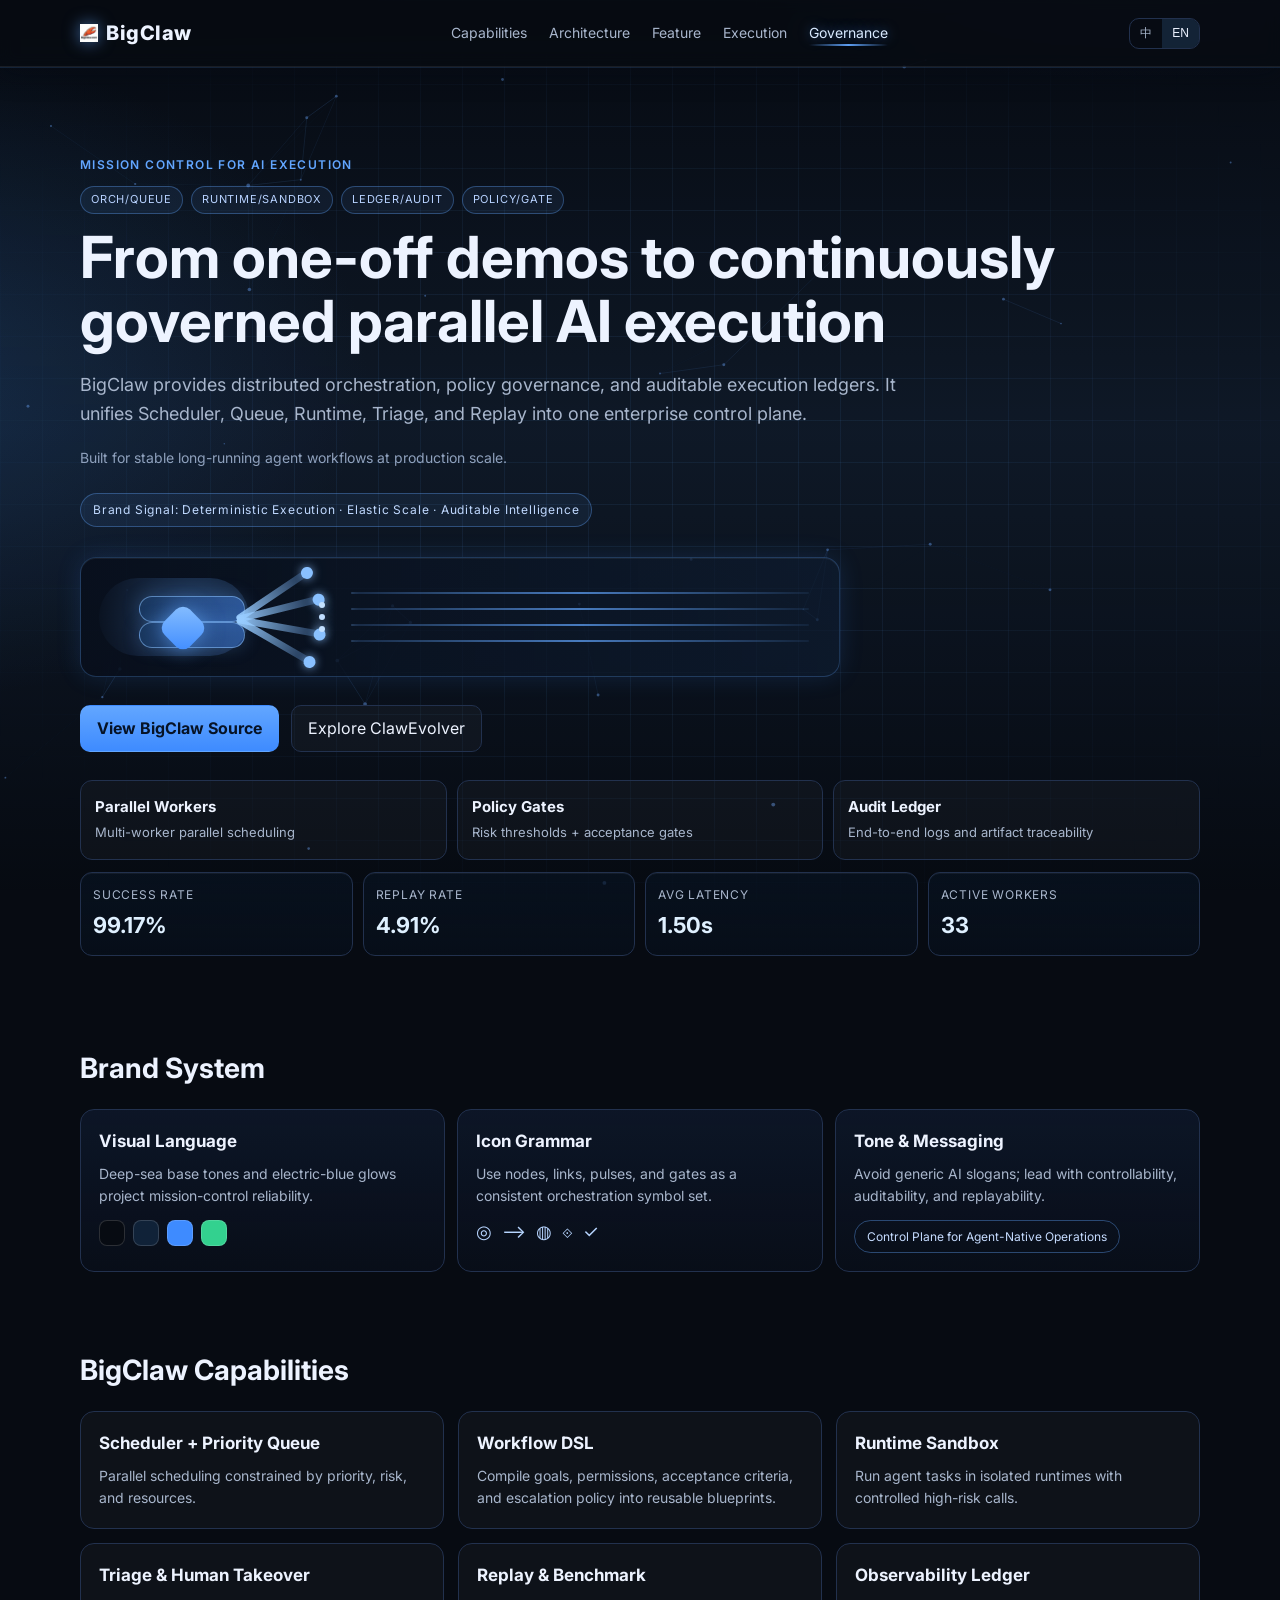
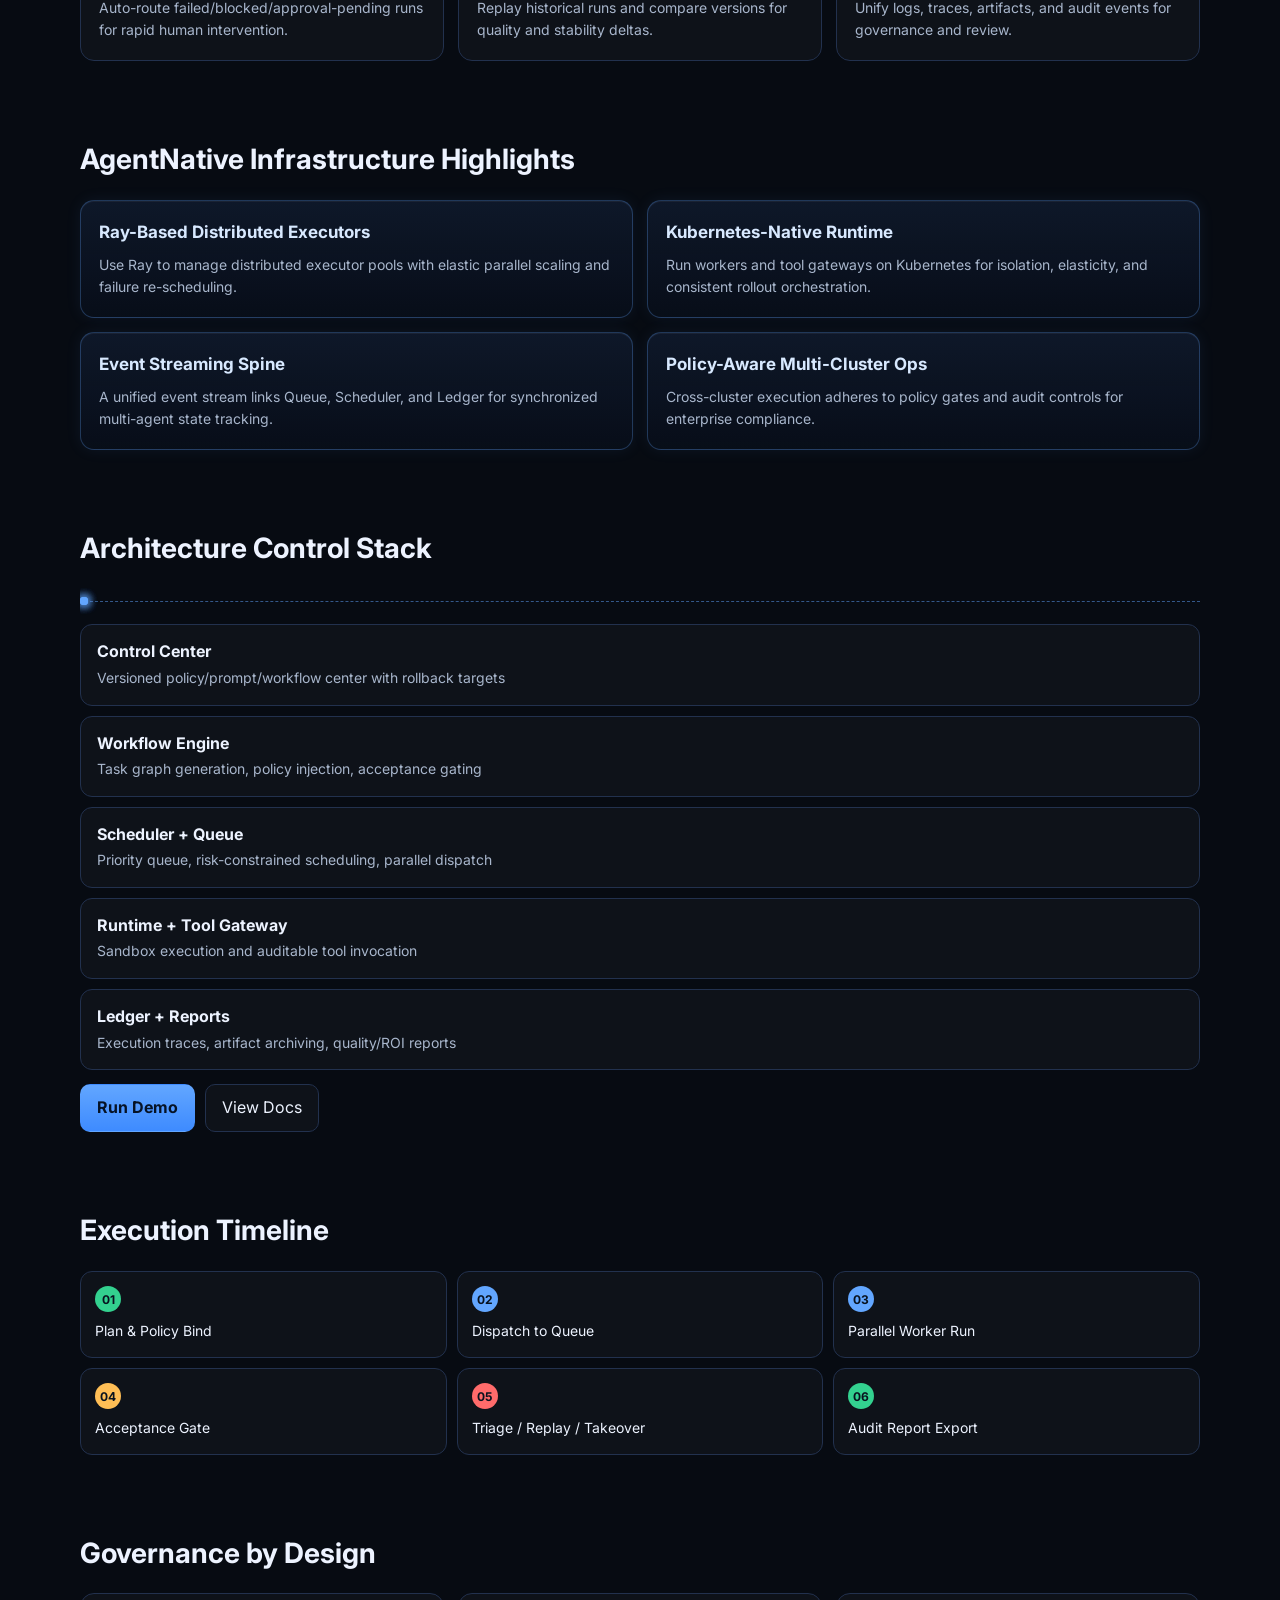
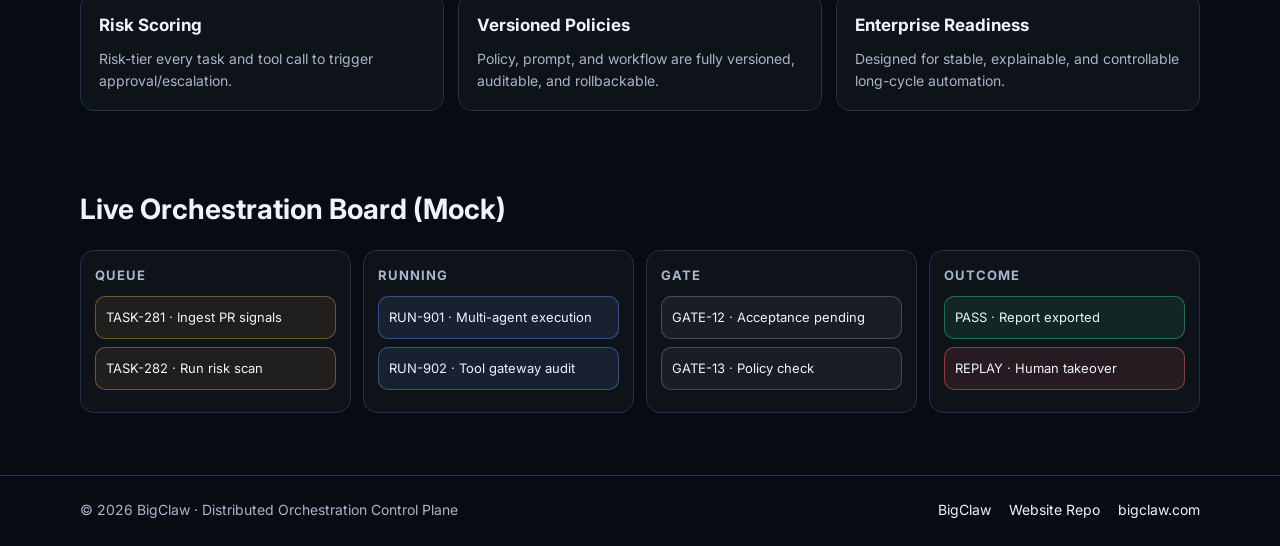
==== index.html @ 01ef9185 "refactor: align hero claw animation with BigClaw brand language" ====
<!doctype html>
<html lang="en">
  <head>
    <meta charset="UTF-8" />
    <meta name="viewport" content="width=device-width, initial-scale=1.0" />
    <title>BigClaw — Distributed Parallel Orchestration Control Plane</title>
    <meta
      name="description"
      content="BigClaw：面向企业级 AI 执行的分布式并行可编排控制平面，强调可观测、可审计、可回放与可治理。"
    />
    <link rel="preconnect" href="https://fonts.googleapis.com" />
    <link rel="preconnect" href="https://fonts.gstatic.com" crossorigin />
    <link
      href="https://fonts.googleapis.com/css2?family=Inter:wght@400;500;600;700;800&display=swap"
      rel="stylesheet"
    />
    <link rel="icon" type="image/x-icon" href="/favicon.ico" />
    <link rel="icon" type="image/jpeg" href="/assets/logo.jpg" />
    <link rel="stylesheet" href="styles.css" />
  </head>
  <body>
    <canvas id="network-canvas" aria-hidden="true"></canvas>
    <div class="bg-grid" aria-hidden="true"></div>
    <div class="bg-scan" aria-hidden="true"></div>

    <header class="topbar">
      <div class="container topbar-inner">
        <div class="brand"><img class="brand-logo" src="/assets/logo.jpg" alt="BigClaw logo" /><span>BigClaw</span></div>
        <nav>
          <a href="#capabilities" data-i18n="navCapabilities">Capabilities</a>
          <a href="#architecture" data-i18n="navArchitecture">Architecture</a>
          <a href="#feature" data-i18n="navFeature">Feature</a>
          <a href="#execution" data-i18n="navExecution">Execution</a>
          <a href="#governance" data-i18n="navGovernance">Governance</a>
        </nav>
        <div class="lang-switch" role="group" aria-label="Language switch">
          <button class="lang-btn" data-lang="zh">中</button>
          <button class="lang-btn active" data-lang="en">EN</button>
        </div>
      </div>
    </header>

    <main>
      <section class="hero container">
        <p class="tag" data-i18n="tag">Mission Control for AI Execution</p>
        <div class="signal-row" aria-hidden="true">
          <span data-i18n="sig1">ORCH/QUEUE</span><span data-i18n="sig2">RUNTIME/SANDBOX</span><span data-i18n="sig3">LEDGER/AUDIT</span><span data-i18n="sig4">POLICY/GATE</span>
        </div>
        <h1 data-i18n="heroTitle">让 AI 执行从“会跑一次”变成“长期可控并行运行”</h1>
        <p class="subtitle" data-i18n="heroSubtitle">
          BigClaw 提供分布式任务编排、策略治理与可审计执行账本。将 Scheduler、Queue、Runtime、Triage、Replay 连接成统一控制平面，支撑企业级 Agent 工作流持续稳定交付。
        </p>
        <p class="subtitle en" data-i18n="heroSubEn">
          BigClaw is a distributed orchestration control plane for reliable, auditable, parallel AI execution.
        </p>
        <p class="brand-slogan" data-i18n="brandSlogan">Brand Signal: Deterministic Execution · Elastic Scale · Auditable Intelligence</p>

        <div class="claw-scene" aria-hidden="true">
          <div class="claw-brand-glow"></div>
          <div class="claw-shell upper"></div>
          <div class="claw-shell lower"></div>
          <div class="claw-joint"></div>
          <div class="claw-finger f1"></div>
          <div class="claw-finger f2"></div>
          <div class="claw-finger f3"></div>
          <div class="claw-finger f4"></div>
          <div class="claw-pulse p1"></div>
          <div class="claw-pulse p2"></div>
          <div class="claw-pulse p3"></div>
          <div class="parallel-lanes">
            <span></span><span></span><span></span><span></span>
          </div>
        </div>

        <div class="hero-actions">
          <a class="btn primary" href="https://github.com/OpenAGIs/BigClaw" target="_blank" rel="noreferrer" data-i18n="btnSource">查看 BigClaw 源码</a>
          <a class="btn" href="https://github.com/OpenAGIs/ClawEvolver" target="_blank" rel="noreferrer" data-i18n="btnRef">了解 ClawEvolver</a>
        </div>

        <div class="hero-metrics">
          <div>
            <strong data-i18n="metricWorkers">Parallel Workers</strong>
            <span data-i18n="metricWorkersDesc">多执行器并行调度</span>
          </div>
          <div>
            <strong data-i18n="metricPolicy">Policy Gates</strong>
            <span data-i18n="metricPolicyDesc">风险阈值 + 验收门禁</span>
          </div>
          <div>
            <strong data-i18n="metricLedger">Audit Ledger</strong>
            <span data-i18n="metricLedgerDesc">全链路日志与工件追溯</span>
          </div>
        </div>

        <div class="kpi-strip" aria-label="system metrics">
          <div class="kpi"><span data-i18n="kpi1">Success Rate</span><strong id="kpi-success">99.2%</strong></div>
          <div class="kpi"><span data-i18n="kpi2">Replay Rate</span><strong id="kpi-replay">4.8%</strong></div>
          <div class="kpi"><span data-i18n="kpi3">Avg Latency</span><strong id="kpi-latency">1.42s</strong></div>
          <div class="kpi"><span data-i18n="kpi4">Active Workers</span><strong id="kpi-workers">32</strong></div>
        </div>
      </section>

      <section id="brand" class="container section brand-section">
        <h2 data-i18n="brandTitle">Brand System</h2>
        <div class="brand-grid">
          <article class="card brand-card">
            <h3 data-i18n="brandVh">Visual Language</h3>
            <p data-i18n="brandVp">深海底色 + 电光蓝发光边，强调 Mission-Control 级可靠执行。</p>
            <div class="swatches">
              <span class="sw c1"></span><span class="sw c2"></span><span class="sw c3"></span><span class="sw c4"></span>
            </div>
          </article>
          <article class="card brand-card">
            <h3 data-i18n="brandIh">Icon Grammar</h3>
            <p data-i18n="brandIp">统一使用“节点、连线、脉冲、门禁”符号，构建可编排的品牌识别。</p>
            <div class="icon-rail" aria-hidden="true"><span>◎</span><span>⟶</span><span>◍</span><span>⟐</span><span>✓</span></div>
          </article>
          <article class="card brand-card">
            <h3 data-i18n="brandTh">Tone & Messaging</h3>
            <p data-i18n="brandTp">避免空泛 AI 口号，以“可控、可审计、可回放”作为核心叙事骨架。</p>
            <div class="tone-pill" data-i18n="brandPill">Control Plane for Agent-Native Operations</div>
          </article>
        </div>
      </section>

      <section id="capabilities" class="container section">
        <h2 data-i18n="capTitle">BigClaw 特征能力</h2>
        <div class="grid six">
          <article class="card">
            <h3 data-i18n="cap1h">Scheduler + Priority Queue</h3>
            <p data-i18n="cap1p">按优先级、风险与资源约束进行并行调度，避免任务拥塞与盲目重试。</p>
          </article>
          <article class="card">
            <h3 data-i18n="cap2h">Workflow DSL</h3>
            <p data-i18n="cap2p">将任务目标、工具权限、验收标准、升级策略编译成可复用执行蓝图。</p>
          </article>
          <article class="card">
            <h3 data-i18n="cap3h">Runtime Sandbox</h3>
            <p data-i18n="cap3p">在隔离执行环境运行 Agent 任务，限制危险调用并保留完整执行上下文。</p>
          </article>
          <article class="card">
            <h3 data-i18n="cap4h">Triage & Human Takeover</h3>
            <p data-i18n="cap4p">对失败、阻塞、待审批任务自动分流，必要时快速切换人工接管。</p>
          </article>
          <article class="card">
            <h3 data-i18n="cap5h">Replay & Benchmark</h3>
            <p data-i18n="cap5p">回放历史执行并对比策略版本，量化性能、质量与稳定性变化。</p>
          </article>
          <article class="card">
            <h3 data-i18n="cap6h">Observability Ledger</h3>
            <p data-i18n="cap6p">统一记录 logs / traces / artifacts / audit events，支持审计与复盘报告。</p>
          </article>
        </div>
      </section>

      <section id="feature" class="container section feature-zone">
        <h2 data-i18n="anTitle">AgentNative Infrastructure Highlights</h2>
        <div class="grid">
          <article class="card">
            <h3 data-i18n="an1h">Ray-Based Distributed Executors</h3>
            <p data-i18n="an1p">使用 Ray 管理分布式执行器池，支持任务并行扩缩容与故障重调度。</p>
          </article>
          <article class="card">
            <h3 data-i18n="an2h">Kubernetes-Native Runtime</h3>
            <p data-i18n="an2p">在 Kubernetes 上运行 Worker 与工具网关，实现隔离、弹性与发布编排一致性。</p>
          </article>
          <article class="card">
            <h3 data-i18n="an3h">Event Streaming Spine</h3>
            <p data-i18n="an3p">统一事件流连接 Queue、Scheduler、Ledger，保证多 Agent 状态同步与可追踪。</p>
          </article>
          <article class="card">
            <h3 data-i18n="an4h">Policy-Aware Multi-Cluster Ops</h3>
            <p data-i18n="an4p">跨集群执行遵循策略门禁与审计规则，支持企业级合规运行。</p>
          </article>
        </div>
      </section>

      <section id="architecture" class="container section architecture">
        <h2 data-i18n="archTitle">Architecture Control Stack</h2>
        <div class="flowline" aria-hidden="true"><span></span><span></span><span></span><span></span></div>
        <div class="stack">
          <div><strong data-i18n="s1h">Control Center</strong><span data-i18n="s1p">Policy / Prompt / Workflow 版本中心与回滚目标</span></div>
          <div><strong data-i18n="s2h">Workflow Engine</strong><span data-i18n="s2p">任务图生成、策略注入、验收门禁判定</span></div>
          <div><strong data-i18n="s3h">Scheduler + Queue</strong><span data-i18n="s3p">优先级队列、风险约束调度、并行分发</span></div>
          <div><strong data-i18n="s4h">Runtime + Tool Gateway</strong><span data-i18n="s4p">Worker 沙箱执行与工具调用审计</span></div>
          <div><strong data-i18n="s5h">Ledger + Reports</strong><span data-i18n="s5p">执行轨迹、工件归档、质量/ROI 报告输出</span></div>
        </div>
        <div class="architecture-cta">
          <a class="btn primary" href="demo.html" data-i18n="btnDemo">Run Demo</a>
          <a class="btn" href="docs.html" data-i18n="btnDocs">View Docs</a>
        </div>
      </section>

      <section id="execution" class="container section execution">
        <h2 data-i18n="exeTitle">Execution Timeline</h2>
        <div class="timeline">
          <div class="node done"><span>01</span><p data-i18n="e1">Plan & Policy Bind</p></div>
          <div class="node running"><span>02</span><p data-i18n="e2">Dispatch to Queue</p></div>
          <div class="node running"><span>03</span><p data-i18n="e3">Parallel Worker Run</p></div>
          <div class="node pending"><span>04</span><p data-i18n="e4">Acceptance Gate</p></div>
          <div class="node alert"><span>05</span><p data-i18n="e5">Triage / Replay / Takeover</p></div>
          <div class="node done"><span>06</span><p data-i18n="e6">Audit Report Export</p></div>
        </div>
      </section>

      <section id="governance" class="container section">
        <h2 data-i18n="govTitle">Governance by Design</h2>
        <div class="governance">
          <article><h3 data-i18n="g1h">Risk Scoring</h3><p data-i18n="g1p">对任务与工具调用进行风险分层，触发审批和升级路径。</p></article>
          <article><h3 data-i18n="g2h">Versioned Policies</h3><p data-i18n="g2p">策略、Prompt、Workflow 全量版本化，可审计、可回滚、可对比。</p></article>
          <article><h3 data-i18n="g3h">Enterprise Readiness</h3><p data-i18n="g3p">以稳定性、可解释性、可控性为核心，支持长期周期性自动执行。</p></article>
        </div>
      </section>

      <section class="container section board">
        <h2 data-i18n="boardTitle">Live Orchestration Board (Mock)</h2>
        <div class="board-grid">
          <div class="lane"><h4 data-i18n="laneQueue">Queue</h4><div class="ticket waiting" data-i18n="t1">TASK-281 · Ingest PR signals</div><div class="ticket waiting" data-i18n="t2">TASK-282 · Run risk scan</div></div>
          <div class="lane"><h4 data-i18n="laneRunning">Running</h4><div class="ticket running" data-i18n="t3">RUN-901 · Multi-agent execution</div><div class="ticket running" data-i18n="t4">RUN-902 · Tool gateway audit</div></div>
          <div class="lane"><h4 data-i18n="laneGate">Gate</h4><div class="ticket gate" data-i18n="t5">GATE-12 · Acceptance pending</div><div class="ticket gate" data-i18n="t6">GATE-13 · Policy check</div></div>
          <div class="lane"><h4 data-i18n="laneOutcome">Outcome</h4><div class="ticket done" data-i18n="t7">PASS · Report exported</div><div class="ticket alert" data-i18n="t8">REPLAY · Human takeover</div></div>
        </div>
      </section>
    </main>

    <footer class="footer">
      <div class="container footer-inner">
        <p data-i18n="footer">© 2026 BigClaw · Distributed Orchestration Control Plane</p>
        <div class="links">
          <a href="https://github.com/OpenAGIs/BigClaw" target="_blank" rel="noreferrer">BigClaw</a>
          <a href="https://github.com/OpenAGIs/bigclaw-website" target="_blank" rel="noreferrer">Website Repo</a>
          <a href="https://bigclaw.com" target="_blank" rel="noreferrer">bigclaw.com</a>
        </div>
      </div>
    </footer>

    <script>
      (() => {
        const canvas = document.getElementById('network-canvas');
        const ctx = canvas.getContext('2d', { alpha: true });
        const reduced = window.matchMedia('(prefers-reduced-motion: reduce)').matches;
        if (!ctx || reduced) return;

        let w = 0, h = 0, dpr = 1;
        let nodes = [];
        let mouse = { x: -9999, y: -9999 };
        window.__bcVisualBoost = 1;
        const speed = 0.18;

        const makeNodes = () => {
          const count = Math.max(26, Math.min(72, Math.floor((w * h) / 28000)));
          nodes = Array.from({ length: count }, () => ({
            x: Math.random() * w,
            y: Math.random() * h,
            vx: (Math.random() - 0.5) * speed,
            vy: (Math.random() - 0.5) * speed,
            r: Math.random() * 1.4 + 0.6
          }));
        };

        const resize = () => {
          dpr = Math.min(window.devicePixelRatio || 1, 1.5);
          w = window.innerWidth;
          h = window.innerHeight;
          canvas.width = Math.floor(w * dpr);
          canvas.height = Math.floor(h * dpr);
          canvas.style.width = `${w}px`;
          canvas.style.height = `${h}px`;
          ctx.setTransform(dpr, 0, 0, dpr, 0, 0);
          makeNodes();
        };

        const step = () => {
          ctx.clearRect(0, 0, w, h);
          for (const n of nodes) {
            const mx = mouse.x - n.x;
            const my = mouse.y - n.y;
            const md = Math.hypot(mx, my);
            if (md < 140) {
              n.vx += (mx / (md + 0.1)) * 0.002;
              n.vy += (my / (md + 0.1)) * 0.002;
            }
            n.vx *= 0.995;
            n.vy *= 0.995;
            n.x += n.vx;
            n.y += n.vy;
            if (n.x < 0 || n.x > w) n.vx *= -1;
            if (n.y < 0 || n.y > h) n.vy *= -1;

            ctx.beginPath();
            ctx.arc(n.x, n.y, n.r, 0, Math.PI * 2);
            const visualBoost = window.__bcVisualBoost || 1;
            ctx.fillStyle = `rgba(110, 170, 255, ${Math.min(0.88, 0.48 + visualBoost * 0.22)})`;
            ctx.fill();
          }

          for (let i = 0; i < nodes.length; i++) {
            for (let j = i + 1; j < nodes.length; j++) {
              const a = nodes[i], b = nodes[j];
              const dist = Math.hypot(a.x - b.x, a.y - b.y);
              const visualBoost = window.__bcVisualBoost || 1;
              const max = 110 + visualBoost * 38;
              if (dist < max) {
                const alpha = (1 - dist / max) * (0.15 + visualBoost * 0.16);
                ctx.strokeStyle = `rgba(98,166,255,${alpha})`;
                ctx.lineWidth = 1;
                ctx.beginPath();
                ctx.moveTo(a.x, a.y);
                ctx.lineTo(b.x, b.y);
                ctx.stroke();
              }
            }
          }
          requestAnimationFrame(step);
        };

        window.addEventListener('pointermove', (e) => { mouse.x = e.clientX; mouse.y = e.clientY; }, { passive: true });
        window.addEventListener('pointerleave', () => { mouse.x = -9999; mouse.y = -9999; }, { passive: true });
        window.addEventListener('resize', resize, { passive: true });
        resize();
        requestAnimationFrame(step);
      })();

      const i18n = {
        zh: {
          navCapabilities: '能力', navArchitecture: '架构', navFeature: '特性', navExecution: '执行', navGovernance: '治理',
          tag: 'Mission Control for AI Execution',
          sig1: '编排/队列', sig2: '运行时/沙箱', sig3: '账本/审计', sig4: '策略/门禁',
          kpi1: '成功率', kpi2: '回放率', kpi3: '平均延迟', kpi4: '活跃执行器',
          heroTitle: '让 AI 执行从“会跑一次”变成“长期可控并行运行”',
          heroSubtitle: 'BigClaw 提供分布式任务编排、策略治理与可审计执行账本。将 Scheduler、Queue、Runtime、Triage、Replay 连接成统一控制平面，支撑企业级 Agent 工作流持续稳定交付。',
          heroSubEn: 'BigClaw 是面向企业级并行执行的可编排控制平面。',
          brandSlogan: '品牌信号：确定性执行 · 弹性扩展 · 可审计智能',
          btnSource: '查看 BigClaw 源码', btnRef: '了解 ClawEvolver',
          brandTitle: '品牌体系',
          brandVh: '视觉语言', brandVp: '深海底色 + 电光蓝发光边，强调 Mission-Control 级可靠执行。',
          brandIh: '图标语法', brandIp: '统一使用“节点、连线、脉冲、门禁”符号，构建可编排的品牌识别。',
          brandTh: '语气与叙事', brandTp: '避免空泛 AI 口号，以“可控、可审计、可回放”作为核心叙事骨架。', brandPill: '面向 Agent-Native 运营的控制平面',
          metricWorkers: '并行执行器', metricWorkersDesc: '多执行器并行调度',
          metricPolicy: '策略门禁', metricPolicyDesc: '风险阈值 + 验收门禁',
          metricLedger: '审计账本', metricLedgerDesc: '全链路日志与工件追溯',
          capTitle: 'BigClaw 特征能力',
          cap1h: '调度器 + 优先级队列', cap1p: '按优先级、风险与资源约束并行调度，避免任务拥塞与盲目重试。',
          cap2h: '工作流 DSL', cap2p: '将目标、工具权限、验收标准、升级策略编译成可复用蓝图。',
          cap3h: '运行时沙箱', cap3p: '隔离执行 Agent 任务，限制高风险调用并保留完整上下文。',
          cap4h: '分诊与人工接管', cap4p: '对失败、阻塞、待审批任务自动分流，必要时快速人工接管。',
          cap5h: '回放与评测', cap5p: '回放历史执行并对比版本，量化性能、质量与稳定性变化。',
          cap6h: '可观测账本', cap6p: '统一记录 logs / traces / artifacts / audit events，支持审计复盘。',
          anTitle: 'AgentNative 基础设施亮点',
          an1h: '基于 Ray 的分布式执行器', an1p: '使用 Ray 管理分布式执行器池，支持任务并行扩缩容与故障重调度。',
          an2h: 'Kubernetes 原生运行时', an2p: '在 Kubernetes 上运行 Worker 与工具网关，实现隔离、弹性与一致发布。',
          an3h: '事件流主干', an3p: '统一事件流连接 Queue、Scheduler、Ledger，保证多 Agent 状态同步与可追踪。',
          an4h: '策略感知的多集群运维', an4p: '跨集群执行遵循策略门禁与审计规则，支持企业级合规运行。',
          archTitle: '架构控制栈',
          s1h: '控制中心', s1p: 'Policy / Prompt / Workflow 版本中心与回滚目标',
          s2h: '工作流引擎', s2p: '任务图生成、策略注入、验收门禁判定',
          s3h: '调度器 + 队列', s3p: '优先级队列、风险约束调度、并行分发',
          s4h: '运行时 + 工具网关', s4p: 'Worker 沙箱执行与工具调用审计',
          s5h: '账本 + 报告', s5p: '执行轨迹、工件归档、质量/ROI 报告输出',
          btnDemo: '运行演示', btnDocs: '查看文档',
          exeTitle: '执行时间线',
          e1: '计划与策略绑定', e2: '分发到队列', e3: '并行执行', e4: '验收门禁', e5: '分诊 / 回放 / 接管', e6: '导出审计报告',
          govTitle: '内建治理', g1h: '风险评分', g1p: '对任务与工具调用进行风险分层，触发审批和升级路径。',
          g2h: '策略版本化', g2p: '策略、Prompt、Workflow 全量版本化，可审计、可回滚、可对比。',
          g3h: '企业可用性', g3p: '以稳定性、可解释性、可控性为核心，支持长期周期性自动执行。',
          boardTitle: '实时编排看板（示意）', laneQueue: '队列', laneRunning: '运行中', laneGate: '门禁', laneOutcome: '结果',
          t1: 'TASK-281 · 摄取 PR 信号', t2: 'TASK-282 · 运行风险扫描', t3: 'RUN-901 · 多 Agent 并行执行', t4: 'RUN-902 · 工具网关审计', t5: 'GATE-12 · 等待验收', t6: 'GATE-13 · 策略检查', t7: 'PASS · 报告已导出', t8: 'REPLAY · 人工接管',
          footer: '© 2026 BigClaw · 分布式编排控制平面'
        },
        en: {
          navCapabilities: 'Capabilities', navArchitecture: 'Architecture', navFeature: 'Feature', navExecution: 'Execution', navGovernance: 'Governance',
          tag: 'Mission Control for AI Execution',
          sig1: 'ORCH/QUEUE', sig2: 'RUNTIME/SANDBOX', sig3: 'LEDGER/AUDIT', sig4: 'POLICY/GATE',
          kpi1: 'Success Rate', kpi2: 'Replay Rate', kpi3: 'Avg Latency', kpi4: 'Active Workers',
          heroTitle: 'From one-off demos to continuously governed parallel AI execution',
          heroSubtitle: 'BigClaw provides distributed orchestration, policy governance, and auditable execution ledgers. It unifies Scheduler, Queue, Runtime, Triage, and Replay into one enterprise control plane.',
          heroSubEn: 'Built for stable long-running agent workflows at production scale.',
          brandSlogan: 'Brand Signal: Deterministic Execution · Elastic Scale · Auditable Intelligence',
          btnSource: 'View BigClaw Source', btnRef: 'Explore ClawEvolver',
          brandTitle: 'Brand System',
          brandVh: 'Visual Language', brandVp: 'Deep-sea base tones and electric-blue glows project mission-control reliability.',
          brandIh: 'Icon Grammar', brandIp: 'Use nodes, links, pulses, and gates as a consistent orchestration symbol set.',
          brandTh: 'Tone & Messaging', brandTp: 'Avoid generic AI slogans; lead with controllability, auditability, and replayability.', brandPill: 'Control Plane for Agent-Native Operations',
          metricWorkers: 'Parallel Workers', metricWorkersDesc: 'Multi-worker parallel scheduling',
          metricPolicy: 'Policy Gates', metricPolicyDesc: 'Risk thresholds + acceptance gates',
          metricLedger: 'Audit Ledger', metricLedgerDesc: 'End-to-end logs and artifact traceability',
          capTitle: 'BigClaw Capabilities',
          cap1h: 'Scheduler + Priority Queue', cap1p: 'Parallel scheduling constrained by priority, risk, and resources.',
          cap2h: 'Workflow DSL', cap2p: 'Compile goals, permissions, acceptance criteria, and escalation policy into reusable blueprints.',
          cap3h: 'Runtime Sandbox', cap3p: 'Run agent tasks in isolated runtimes with controlled high-risk calls.',
          cap4h: 'Triage & Human Takeover', cap4p: 'Auto-route failed/blocked/approval-pending runs for rapid human intervention.',
          cap5h: 'Replay & Benchmark', cap5p: 'Replay historical runs and compare versions for quality and stability deltas.',
          cap6h: 'Observability Ledger', cap6p: 'Unify logs, traces, artifacts, and audit events for governance and review.',
          anTitle: 'AgentNative Infrastructure Highlights',
          an1h: 'Ray-Based Distributed Executors', an1p: 'Use Ray to manage distributed executor pools with elastic parallel scaling and failure re-scheduling.',
          an2h: 'Kubernetes-Native Runtime', an2p: 'Run workers and tool gateways on Kubernetes for isolation, elasticity, and consistent rollout orchestration.',
          an3h: 'Event Streaming Spine', an3p: 'A unified event stream links Queue, Scheduler, and Ledger for synchronized multi-agent state tracking.',
          an4h: 'Policy-Aware Multi-Cluster Ops', an4p: 'Cross-cluster execution adheres to policy gates and audit controls for enterprise compliance.',
          archTitle: 'Architecture Control Stack',
          s1h: 'Control Center', s1p: 'Versioned policy/prompt/workflow center with rollback targets',
          s2h: 'Workflow Engine', s2p: 'Task graph generation, policy injection, acceptance gating',
          s3h: 'Scheduler + Queue', s3p: 'Priority queue, risk-constrained scheduling, parallel dispatch',
          s4h: 'Runtime + Tool Gateway', s4p: 'Sandbox execution and auditable tool invocation',
          s5h: 'Ledger + Reports', s5p: 'Execution traces, artifact archiving, quality/ROI reports',
          btnDemo: 'Run Demo', btnDocs: 'View Docs',
          exeTitle: 'Execution Timeline',
          e1: 'Plan & Policy Bind', e2: 'Dispatch to Queue', e3: 'Parallel Worker Run', e4: 'Acceptance Gate', e5: 'Triage / Replay / Takeover', e6: 'Audit Report Export',
          govTitle: 'Governance by Design', g1h: 'Risk Scoring', g1p: 'Risk-tier every task and tool call to trigger approval/escalation.',
          g2h: 'Versioned Policies', g2p: 'Policy, prompt, and workflow are fully versioned, auditable, and rollbackable.',
          g3h: 'Enterprise Readiness', g3p: 'Designed for stable, explainable, and controllable long-cycle automation.',
          boardTitle: 'Live Orchestration Board (Mock)', laneQueue: 'Queue', laneRunning: 'Running', laneGate: 'Gate', laneOutcome: 'Outcome',
          t1: 'TASK-281 · Ingest PR signals', t2: 'TASK-282 · Run risk scan', t3: 'RUN-901 · Multi-agent execution', t4: 'RUN-902 · Tool gateway audit', t5: 'GATE-12 · Acceptance pending', t6: 'GATE-13 · Policy check', t7: 'PASS · Report exported', t8: 'REPLAY · Human takeover',
          footer: '© 2026 BigClaw · Distributed Orchestration Control Plane'
        }
      };

      const applyLang = (lang) => {
        document.querySelectorAll('[data-i18n]').forEach((el) => {
          const key = el.dataset.i18n;
          if (i18n[lang][key]) el.textContent = i18n[lang][key];
        });
      };
      document.querySelectorAll('.lang-btn').forEach((btn) => {
        btn.addEventListener('click', () => {
          const lang = btn.dataset.lang;
          document.querySelectorAll('.lang-btn').forEach((b) => b.classList.remove('active'));
          btn.classList.add('active');
          applyLang(lang);
        });
      });

      (() => {
        const navLinks = Array.from(document.querySelectorAll('nav a[href^="#"]'));
        const sections = navLinks
          .map((a) => document.querySelector(a.getAttribute('href')))
          .filter(Boolean);
        if (!sections.length) return;

        const byId = new Map(navLinks.map((a) => [a.getAttribute('href').slice(1), a]));
        const sectionBoost = {
          capabilities: 0.95,
          feature: 1.05,
          architecture: 1.2,
          execution: 1.12,
          governance: 0.9
        };

        const setActive = (id) => {
          navLinks.forEach((a) => a.classList.remove('nav-active'));
          const hit = byId.get(id);
          if (hit) hit.classList.add('nav-active');
          window.__bcVisualBoost = sectionBoost[id] || 1;
        };

        const obs = new IntersectionObserver((entries) => {
          const visible = entries
            .filter((e) => e.isIntersecting)
            .sort((a, b) => b.intersectionRatio - a.intersectionRatio);
          if (visible[0]?.target?.id) setActive(visible[0].target.id);
        }, { threshold: [0.2, 0.4, 0.65], rootMargin: '-15% 0px -55% 0px' });

        sections.forEach((sec) => obs.observe(sec));
        setActive(sections[0].id);
      })();

      const jitter = () => (Math.random() * 0.8 - 0.4).toFixed(2);
      setInterval(() => {
        const success = (99.2 + Number(jitter()) * 0.1).toFixed(2);
        const replay = Math.max(3.8, (4.8 + Number(jitter()) * 0.4)).toFixed(2);
        const latency = Math.max(0.9, (1.42 + Number(jitter()) * 0.2)).toFixed(2);
        const workers = Math.max(24, Math.min(40, 32 + Math.round(Number(jitter()) * 6)));
        document.getElementById('kpi-success').textContent = `${success}%`;
        document.getElementById('kpi-replay').textContent = `${replay}%`;
        document.getElementById('kpi-latency').textContent = `${latency}s`;
        document.getElementById('kpi-workers').textContent = `${workers}`;
      }, 2200);

      applyLang('en');
    </script>
  </body>
</html>
---- styles.css ----
:root {
  --bg: #070b12;
  --bg-soft: #0d1524;
  --panel: rgba(255, 255, 255, 0.03);
  --text: #edf3ff;
  --muted: #a8b6cc;
  --line: #22314e;
  --primary: #62a6ff;
  --primary-strong: #3e8bff;
  --success: #33d18f;
  --warning: #ffbe55;
  --danger: #ff6b6b;
}

* { box-sizing: border-box; }
html, body { margin: 0; padding: 0; }
body {
  font-family: Inter, -apple-system, BlinkMacSystemFont, "Segoe UI", sans-serif;
  color: var(--text);
  background:
    radial-gradient(1100px 700px at 88% -10%, #1a2b4a, transparent 65%),
    radial-gradient(900px 600px at -10% 10%, #102238, transparent 55%),
    var(--bg);
  line-height: 1.6;
}

#network-canvas {
  position: fixed;
  inset: 0;
  z-index: -3;
  pointer-events: none;
  opacity: .6;
}

.bg-grid {
  position: fixed;
  inset: 0;
  pointer-events: none;
  z-index: -2;
  background-image:
    linear-gradient(rgba(98,166,255,0.08) 1px, transparent 1px),
    linear-gradient(90deg, rgba(98,166,255,0.08) 1px, transparent 1px);
  background-size: 42px 42px;
  mask-image: radial-gradient(ellipse at center, black 35%, transparent 85%);
}

.bg-scan {
  position: fixed;
  inset: 0;
  pointer-events: none;
  z-index: -1;
  background: linear-gradient(180deg, transparent 0%, rgba(94,161,255,0.09) 48%, transparent 100%);
  animation: scan 8s linear infinite;
}

@keyframes scan {
  0% { transform: translateY(-65%); }
  100% { transform: translateY(65%); }
}

.container { width: min(1120px, 92vw); margin: 0 auto; }

.topbar {
  position: sticky;
  top: 0;
  z-index: 30;
  backdrop-filter: blur(8px);
  background: rgba(7, 11, 18, 0.75);
  border-bottom: 1px solid rgba(255,255,255,0.08);
  box-shadow: 0 1px 0 rgba(98,166,255,.15), 0 8px 24px rgba(6,12,22,.35);
}
.topbar-inner {
  min-height: 66px;
  display: flex;
  align-items: center;
  justify-content: space-between;
  gap: 12px;
}
.brand { font-size: 20px; font-weight: 800; letter-spacing: 0.5px; display:flex; align-items:center; gap:8px; }
.brand-logo {
  width: 18px;
  height: 18px;
  filter: drop-shadow(0 0 8px rgba(98,166,255,.6));
}
nav a {
  text-decoration: none;
  color: var(--muted);
  margin-left: 18px;
  font-size: 14px;
  position: relative;
  padding-bottom: 4px;
}
nav a::after {
  content: "";
  position: absolute;
  left: 0;
  bottom: -1px;
  width: 100%;
  height: 2px;
  background: linear-gradient(90deg, transparent, rgba(98,166,255,.95), transparent);
  transform: scaleX(0);
  transform-origin: center;
  transition: transform .25s ease;
}
nav a:hover { color: var(--text); text-shadow: 0 0 10px rgba(98,166,255,.35); }
nav a:hover::after { transform: scaleX(1); }
nav a.nav-active { color: #d9eaff; text-shadow: 0 0 12px rgba(98,166,255,.55); }
nav a.nav-active::after { transform: scaleX(1); }
.lang-switch {
  display: inline-flex;
  border: 1px solid var(--line);
  border-radius: 10px;
  overflow: hidden;
}
.lang-btn {
  background: transparent;
  border: none;
  color: var(--muted);
  font-size: 12px;
  padding: 6px 10px;
  cursor: pointer;
}
.lang-btn.active {
  background: rgba(98,166,255,.15);
  color: var(--text);
}

.hero { padding: 88px 0 52px; }
.tag {
  margin: 0 0 12px;
  color: var(--primary);
  font-weight: 600;
  font-size: 12px;
  text-transform: uppercase;
  letter-spacing: 1.4px;
}
.signal-row {
  display: flex;
  gap: 8px;
  flex-wrap: wrap;
  margin-bottom: 12px;
}
.signal-row span {
  font-size: 11px;
  letter-spacing: .8px;
  border: 1px solid rgba(98,166,255,.35);
  border-radius: 999px;
  padding: 4px 10px;
  color: #b8d2ff;
  background: rgba(98,166,255,.08);
  animation: glow 2.2s ease-in-out infinite;
}
.signal-row span:nth-child(2){ animation-delay: .4s; }
.signal-row span:nth-child(3){ animation-delay: .8s; }
.signal-row span:nth-child(4){ animation-delay: 1.2s; }

@keyframes glow {
  0%,100% { box-shadow: 0 0 0 rgba(98,166,255,0); opacity: .75; }
  50% { box-shadow: 0 0 14px rgba(98,166,255,.35); opacity: 1; }
}
.hero h1 {
  margin: 0;
  font-size: clamp(34px, 5.2vw, 58px);
  line-height: 1.1;
  max-width: 980px;
}
.subtitle {
  color: var(--muted);
  max-width: 860px;
  margin-top: 18px;
  font-size: 18px;
}
.subtitle.en {
  margin-top: 8px;
  font-size: 14px;
  color: #8fa1bd;
}
.brand-slogan {
  margin-top: 10px;
  display: inline-block;
  font-size: 12px;
  letter-spacing: .8px;
  color: #c0d9ff;
  border: 1px solid rgba(98,166,255,.35);
  border-radius: 999px;
  padding: 6px 12px;
  background: rgba(98,166,255,.08);
}

.claw-scene {
  margin-top: 18px;
  width: min(760px, 100%);
  height: 120px;
  border: 1px solid rgba(98,166,255,.25);
  border-radius: 16px;
  background: linear-gradient(90deg, rgba(8,15,28,.9), rgba(14,28,48,.7));
  position: relative;
  overflow: hidden;
  box-shadow: inset 0 1px 0 rgba(255,255,255,.06), 0 0 24px rgba(62,139,255,.15);
}
.claw-brand-glow {
  position: absolute;
  left: 18px;
  top: 20px;
  width: 150px;
  height: 78px;
  border-radius: 999px;
  background: radial-gradient(circle at 65% 50%, rgba(98,166,255,.3), rgba(98,166,255,0));
}
.claw-shell {
  position: absolute;
  left: 58px;
  width: 106px;
  height: 26px;
  border-radius: 999px;
  border: 1px solid rgba(140,196,255,.55);
  background: linear-gradient(90deg, rgba(26,56,96,.95), rgba(72,142,255,.45));
  box-shadow: 0 0 18px rgba(98,166,255,.25);
  transform-origin: 12% 50%;
}
.claw-shell.upper { top: 38px; animation: clawUpper 2.6s ease-in-out infinite; }
.claw-shell.lower { top: 64px; animation: clawLower 2.6s ease-in-out infinite; }
.claw-joint {
  position: absolute;
  left: 84px;
  top: 52px;
  width: 36px;
  height: 36px;
  border-radius: 10px;
  background: linear-gradient(135deg, #89c0ff, #3e8bff);
  box-shadow: 0 0 20px rgba(98,166,255,.65);
  transform: rotate(45deg);
  animation: corePulse 2.6s ease-in-out infinite;
}
.claw-finger {
  position: absolute;
  left: 156px;
  top: 58px;
  width: 82px;
  height: 7px;
  border-radius: 999px;
  background: linear-gradient(90deg, rgba(152,204,255,.95), rgba(98,166,255,.2));
  transform-origin: 0% 50%;
}
.claw-finger::after {
  content: "";
  position: absolute;
  right: -8px;
  top: -2px;
  width: 12px;
  height: 12px;
  border-radius: 50%;
  background: #89c0ff;
  box-shadow: 0 0 10px rgba(137,192,255,.8);
}
.claw-finger.f1 { transform: rotate(-34deg); animation: finger1 2.4s ease-in-out infinite; }
.claw-finger.f2 { transform: rotate(-14deg); animation: finger2 2.4s ease-in-out infinite; }
.claw-finger.f3 { transform: rotate(10deg); animation: finger3 2.4s ease-in-out infinite; }
.claw-finger.f4 { transform: rotate(30deg); animation: finger4 2.4s ease-in-out infinite; }

.parallel-lanes {
  position: absolute;
  inset: 0;
  left: 270px;
  display: grid;
  align-content: center;
  gap: 14px;
}
.parallel-lanes span {
  display: block;
  width: calc(100% - 30px);
  height: 2px;
  border-radius: 999px;
  background: linear-gradient(90deg, rgba(98,166,255,.15), rgba(98,166,255,.7), rgba(98,166,255,.08));
  position: relative;
  overflow: hidden;
}
.parallel-lanes span::after {
  content: "";
  position: absolute;
  top: -3px;
  left: -12px;
  width: 10px;
  height: 8px;
  border-radius: 999px;
  background: #9dcbff;
  box-shadow: 0 0 12px rgba(137,192,255,.95);
  animation: laneFlow 1.8s linear infinite;
}
.parallel-lanes span:nth-child(2)::after { animation-delay: .35s; }
.parallel-lanes span:nth-child(3)::after { animation-delay: .7s; }
.parallel-lanes span:nth-child(4)::after { animation-delay: 1.05s; }

.claw-pulse {
  position: absolute;
  left: 238px;
  top: 56px;
  width: 6px;
  height: 6px;
  border-radius: 50%;
  background: #c3e0ff;
  box-shadow: 0 0 12px rgba(152,204,255,.9);
  animation: clawPulse 1.6s linear infinite;
}
.claw-pulse.p2 { top: 44px; animation-delay: .35s; }
.claw-pulse.p3 { top: 68px; animation-delay: .7s; }

@keyframes clawUpper {
  0%,100% { transform: rotate(-25deg) translateX(0); }
  50% { transform: rotate(-11deg) translateX(4px); }
}
@keyframes clawLower {
  0%,100% { transform: rotate(25deg) translateX(0); }
  50% { transform: rotate(11deg) translateX(4px); }
}
@keyframes corePulse {
  0%,100% { box-shadow: 0 0 14px rgba(98,166,255,.45); }
  50% { box-shadow: 0 0 24px rgba(98,166,255,.85); }
}
@keyframes finger1 { 0%,100%{ transform: rotate(-34deg);}50%{ transform: rotate(-22deg);} }
@keyframes finger2 { 0%,100%{ transform: rotate(-14deg);}50%{ transform: rotate(-5deg);} }
@keyframes finger3 { 0%,100%{ transform: rotate(10deg);}50%{ transform: rotate(2deg);} }
@keyframes finger4 { 0%,100%{ transform: rotate(30deg);}50%{ transform: rotate(18deg);} }
@keyframes laneFlow { from { transform: translateX(0);} to { transform: translateX(470px);} }
@keyframes clawPulse {
  0% { transform: translateX(0) scale(.8); opacity: .3; }
  80% { transform: translateX(430px) scale(1.25); opacity: 1; }
  100% { transform: translateX(430px) scale(1.25); opacity: 0; }
}

.hero-actions {
  display: flex;
  flex-wrap: wrap;
  gap: 12px;
  margin-top: 28px;
}
.btn {
  display: inline-flex;
  align-items: center;
  border: 1px solid var(--line);
  border-radius: 10px;
  padding: 10px 16px;
  color: var(--text);
  text-decoration: none;
  background: var(--panel);
}
.btn.primary {
  border-color: transparent;
  color: #061326;
  font-weight: 700;
  background: linear-gradient(180deg, var(--primary), var(--primary-strong));
}

.hero-metrics {
  margin-top: 28px;
  display: grid;
  gap: 10px;
  grid-template-columns: repeat(3, minmax(0, 1fr));
}
.hero-metrics > div {
  border: 1px solid var(--line);
  background: var(--panel);
  border-radius: 12px;
  padding: 14px;
}
.hero-metrics strong {
  display: block;
  font-size: 15px;
}
.hero-metrics span {
  color: var(--muted);
  font-size: 13px;
}

.kpi-strip {
  margin-top: 12px;
  display: grid;
  gap: 10px;
  grid-template-columns: repeat(4, minmax(0, 1fr));
}
.kpi {
  border: 1px solid var(--line);
  border-radius: 12px;
  padding: 12px;
  background: linear-gradient(180deg, rgba(8, 19, 34, 0.7), rgba(8, 19, 34, 0.45));
  box-shadow: inset 0 1px 0 rgba(255,255,255,.05), 0 0 0 rgba(98,166,255,0);
  transition: box-shadow .2s ease;
}
.kpi:hover {
  box-shadow: inset 0 1px 0 rgba(255,255,255,.05), 0 0 14px rgba(98,166,255,.25);
}
.kpi span {
  display: block;
  color: var(--muted);
  font-size: 12px;
  text-transform: uppercase;
  letter-spacing: .8px;
}
.kpi strong {
  display: block;
  margin-top: 4px;
  font-size: 22px;
  color: #dff0ff;
}

.section { padding: 38px 0; }
.section h2 { margin: 0 0 18px; font-size: 28px; }

.grid {
  display: grid;
  gap: 14px;
  grid-template-columns: repeat(2, minmax(0, 1fr));
}
.grid.six { grid-template-columns: repeat(3, minmax(0, 1fr)); }
.card {
  border: 1px solid var(--line);
  border-radius: 14px;
  padding: 18px;
  background: var(--panel);
}
.card h3 { margin: 0 0 8px; font-size: 17px; }
.card p { margin: 0; color: var(--muted); font-size: 14px; }

.feature-zone .card {
  background:
    linear-gradient(180deg, rgba(20,34,60,.55), rgba(10,18,34,.45));
  border-color: rgba(98,166,255,.28);
  box-shadow: inset 0 1px 0 rgba(255,255,255,.05), 0 0 16px rgba(98,166,255,.08);
}
.feature-zone .card h3 {
  color: #d8e9ff;
}

.brand-grid {
  display: grid;
  grid-template-columns: repeat(3, minmax(0, 1fr));
  gap: 12px;
}
.brand-card { background: linear-gradient(180deg, rgba(16,28,50,.65), rgba(10,17,32,.5)); }
.swatches { display:flex; gap:8px; margin-top:12px; }
.sw { width:26px; height:26px; border-radius:8px; border:1px solid rgba(255,255,255,.15); }
.sw.c1 { background:#070b12; }
.sw.c2 { background:#102238; }
.sw.c3 { background:#3e8bff; }
.sw.c4 { background:#33d18f; }
.icon-rail { margin-top:10px; display:flex; gap:10px; color:#b7d5ff; font-size:18px; }
.tone-pill { margin-top:12px; display:inline-block; font-size:12px; color:#c6dcff; border:1px solid rgba(98,166,255,.38); border-radius:999px; padding:6px 12px; }

.architecture .stack {
  display: grid;
  gap: 10px;
}
.architecture .stack div {
  border: 1px solid var(--line);
  border-radius: 12px;
  padding: 14px 16px;
  background: var(--panel);
}
.architecture strong { display: block; font-size: 16px; }
.architecture span { color: var(--muted); font-size: 14px; }

.flowline {
  height: 28px;
  margin-bottom: 8px;
  position: relative;
  overflow: hidden;
}
.flowline::before {
  content: "";
  position: absolute;
  left: 0;
  right: 0;
  top: 13px;
  border-top: 1px dashed rgba(98,166,255,.5);
}
.flowline span {
  position: absolute;
  top: 9px;
  width: 8px;
  height: 8px;
  border-radius: 999px;
  background: var(--primary);
  box-shadow: 0 0 10px rgba(98,166,255,.9);
  animation: flow 3.8s linear infinite;
}
.flowline span:nth-child(2){ animation-delay: .9s; }
.flowline span:nth-child(3){ animation-delay: 1.8s; }
.flowline span:nth-child(4){ animation-delay: 2.7s; }

@keyframes flow {
  from { left: -2%; }
  to { left: 102%; }
}

.architecture-cta {
  margin-top: 14px;
  display: flex;
  gap: 10px;
  flex-wrap: wrap;
}

.execution .timeline {
  display: grid;
  gap: 10px;
  grid-template-columns: repeat(3, minmax(0, 1fr));
}
.node {
  border: 1px solid var(--line);
  border-radius: 12px;
  background: var(--panel);
  padding: 14px;
}
.node span {
  display: inline-flex;
  width: 26px;
  height: 26px;
  align-items: center;
  justify-content: center;
  border-radius: 999px;
  margin-bottom: 8px;
  font-size: 12px;
  font-weight: 700;
  color: #08121f;
}
.node p { margin: 0; font-size: 14px; }
.node.done span { background: var(--success); }
.node.running span { background: var(--primary); }
.node.pending span { background: var(--warning); }
.node.alert span { background: var(--danger); }

.governance {
  display: grid;
  gap: 14px;
  grid-template-columns: repeat(3, minmax(0, 1fr));
}
.governance article {
  border: 1px solid var(--line);
  border-radius: 14px;
  background: var(--panel);
  padding: 18px;
}
.governance h3 { margin: 0 0 8px; font-size: 17px; }
.governance p { margin: 0; color: var(--muted); font-size: 14px; }

.board-grid {
  display: grid;
  gap: 12px;
  grid-template-columns: repeat(4, minmax(0, 1fr));
}
.lane {
  border: 1px solid var(--line);
  border-radius: 14px;
  background: var(--panel);
  padding: 14px;
}
.lane h4 {
  margin: 0 0 10px;
  font-size: 13px;
  text-transform: uppercase;
  letter-spacing: 1px;
  color: var(--muted);
}
.ticket {
  border-radius: 10px;
  padding: 10px;
  font-size: 13px;
  margin-bottom: 8px;
  border: 1px solid transparent;
  animation: pulse 2.4s ease-in-out infinite;
}
.ticket.waiting { background: rgba(255,190,85,.08); border-color: rgba(255,190,85,.35); }
.ticket.running { background: rgba(98,166,255,.1); border-color: rgba(98,166,255,.4); }
.ticket.gate { background: rgba(255,255,255,.05); border-color: rgba(255,255,255,.2); }
.ticket.done { background: rgba(51,209,143,.1); border-color: rgba(51,209,143,.45); }
.ticket.alert { background: rgba(255,107,107,.1); border-color: rgba(255,107,107,.45); }

@keyframes pulse {
  0%,100% { transform: translateY(0); }
  50% { transform: translateY(-2px); }
}

.footer {
  margin-top: 24px;
  border-top: 1px solid var(--line);
}
.footer-inner {
  min-height: 70px;
  display: flex;
  align-items: center;
  justify-content: space-between;
  gap: 16px;
  color: var(--muted);
  font-size: 14px;
}
.links a {
  margin-left: 14px;
  color: var(--text);
  text-decoration: none;
  font-size: 14px;
}

@media (max-width: 940px) {
  .grid.six { grid-template-columns: repeat(2, minmax(0, 1fr)); }
  .execution .timeline { grid-template-columns: repeat(2, minmax(0, 1fr)); }
  .governance { grid-template-columns: 1fr; }
  .hero-metrics { grid-template-columns: 1fr; }
  .kpi-strip { grid-template-columns: repeat(2, minmax(0, 1fr)); }
  .board-grid { grid-template-columns: repeat(2, minmax(0, 1fr)); }
  .brand-grid { grid-template-columns: 1fr; }
  .claw-scene { height: 106px; }
  .parallel-lanes { left: 250px; }
}

@media (max-width: 740px) {
  nav { display: none; }
  .grid, .grid.six, .execution .timeline, .board-grid, .kpi-strip, .brand-grid { grid-template-columns: 1fr; }
  .claw-scene { height: 96px; }
  .claw-brand-glow { left: 8px; top: 18px; width: 120px; height: 64px; }
  .claw-shell { left: 26px; width: 82px; height: 20px; }
  .claw-shell.upper { top: 34px; }
  .claw-shell.lower { top: 56px; }
  .claw-joint { left: 44px; top: 44px; width: 26px; height: 26px; }
  .claw-finger { left: 104px; width: 50px; top: 48px; }
  .parallel-lanes { left: 166px; gap: 11px; }
  .parallel-lanes span { width: calc(100% - 14px); }
  .claw-pulse { left: 150px; }
  .footer-inner { flex-direction: column; align-items: flex-start; padding: 14px 0; }
  .links a { margin: 0 12px 0 0; }
}
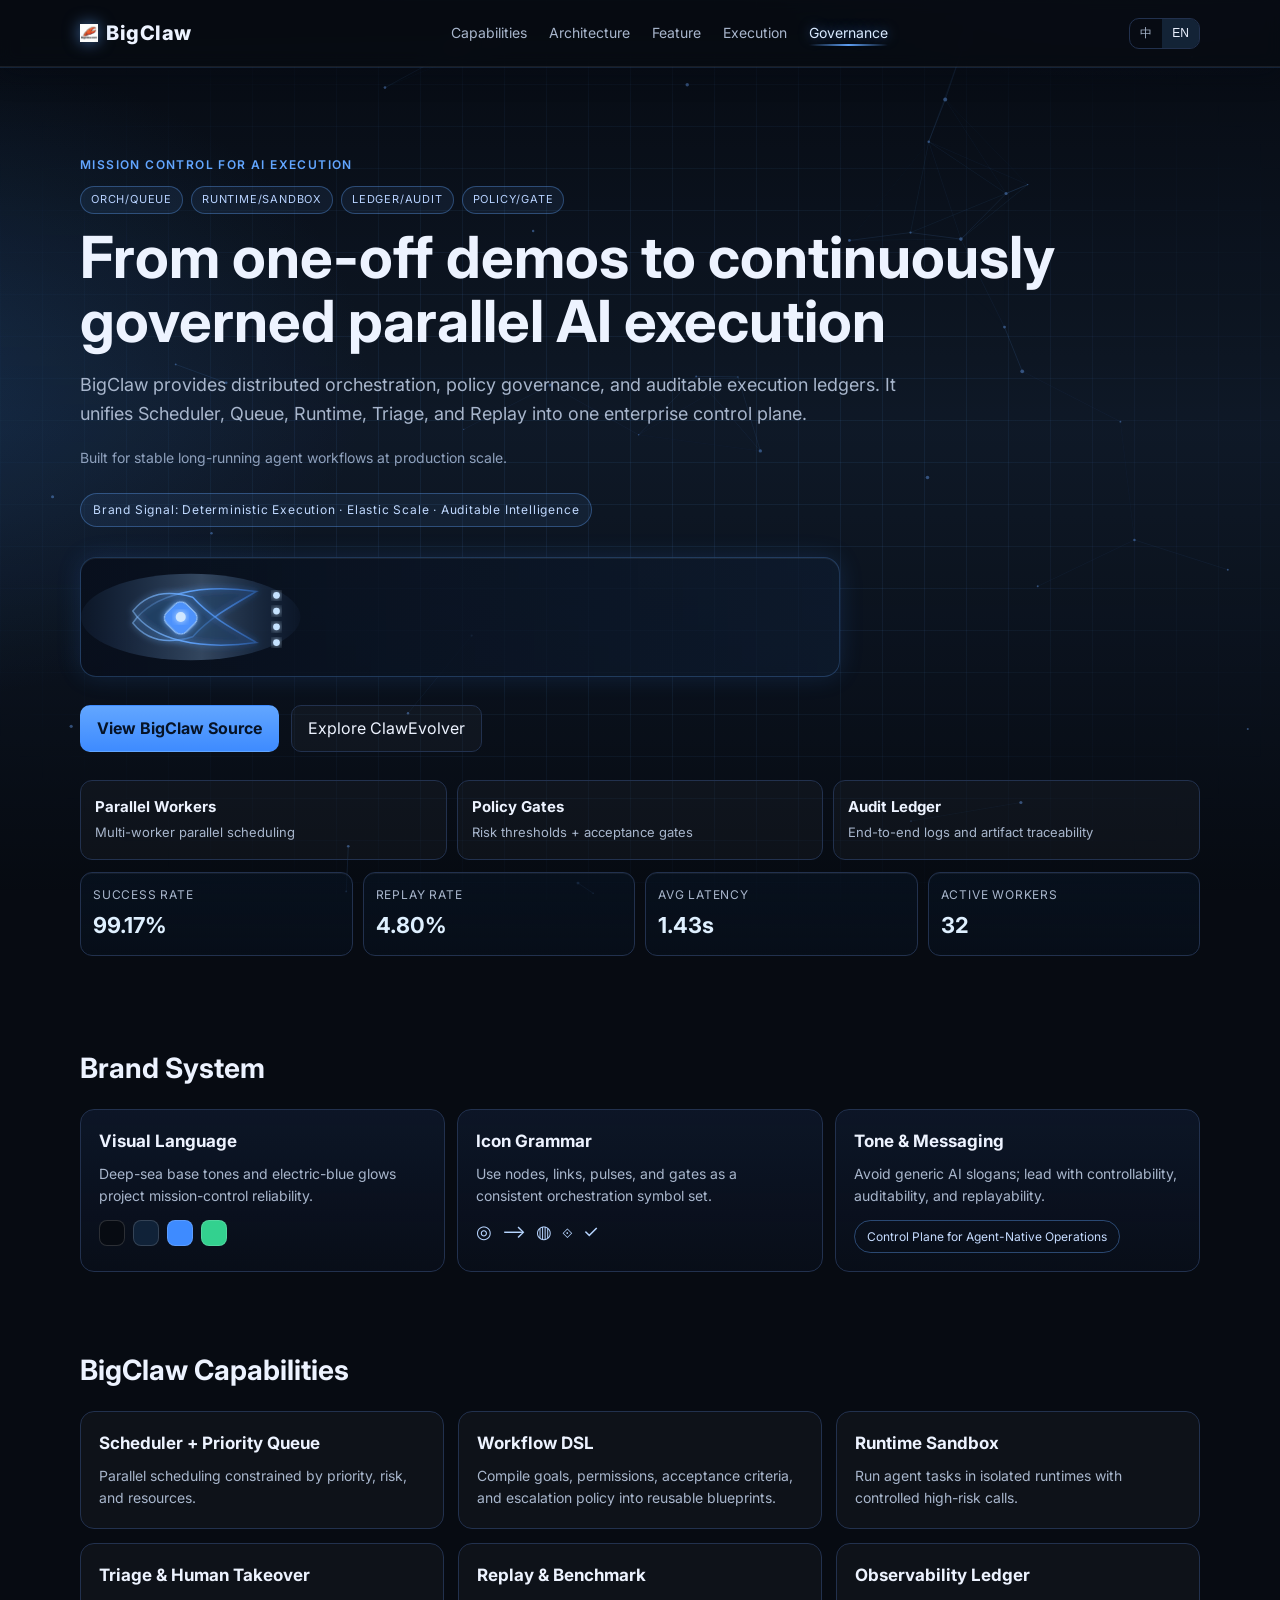
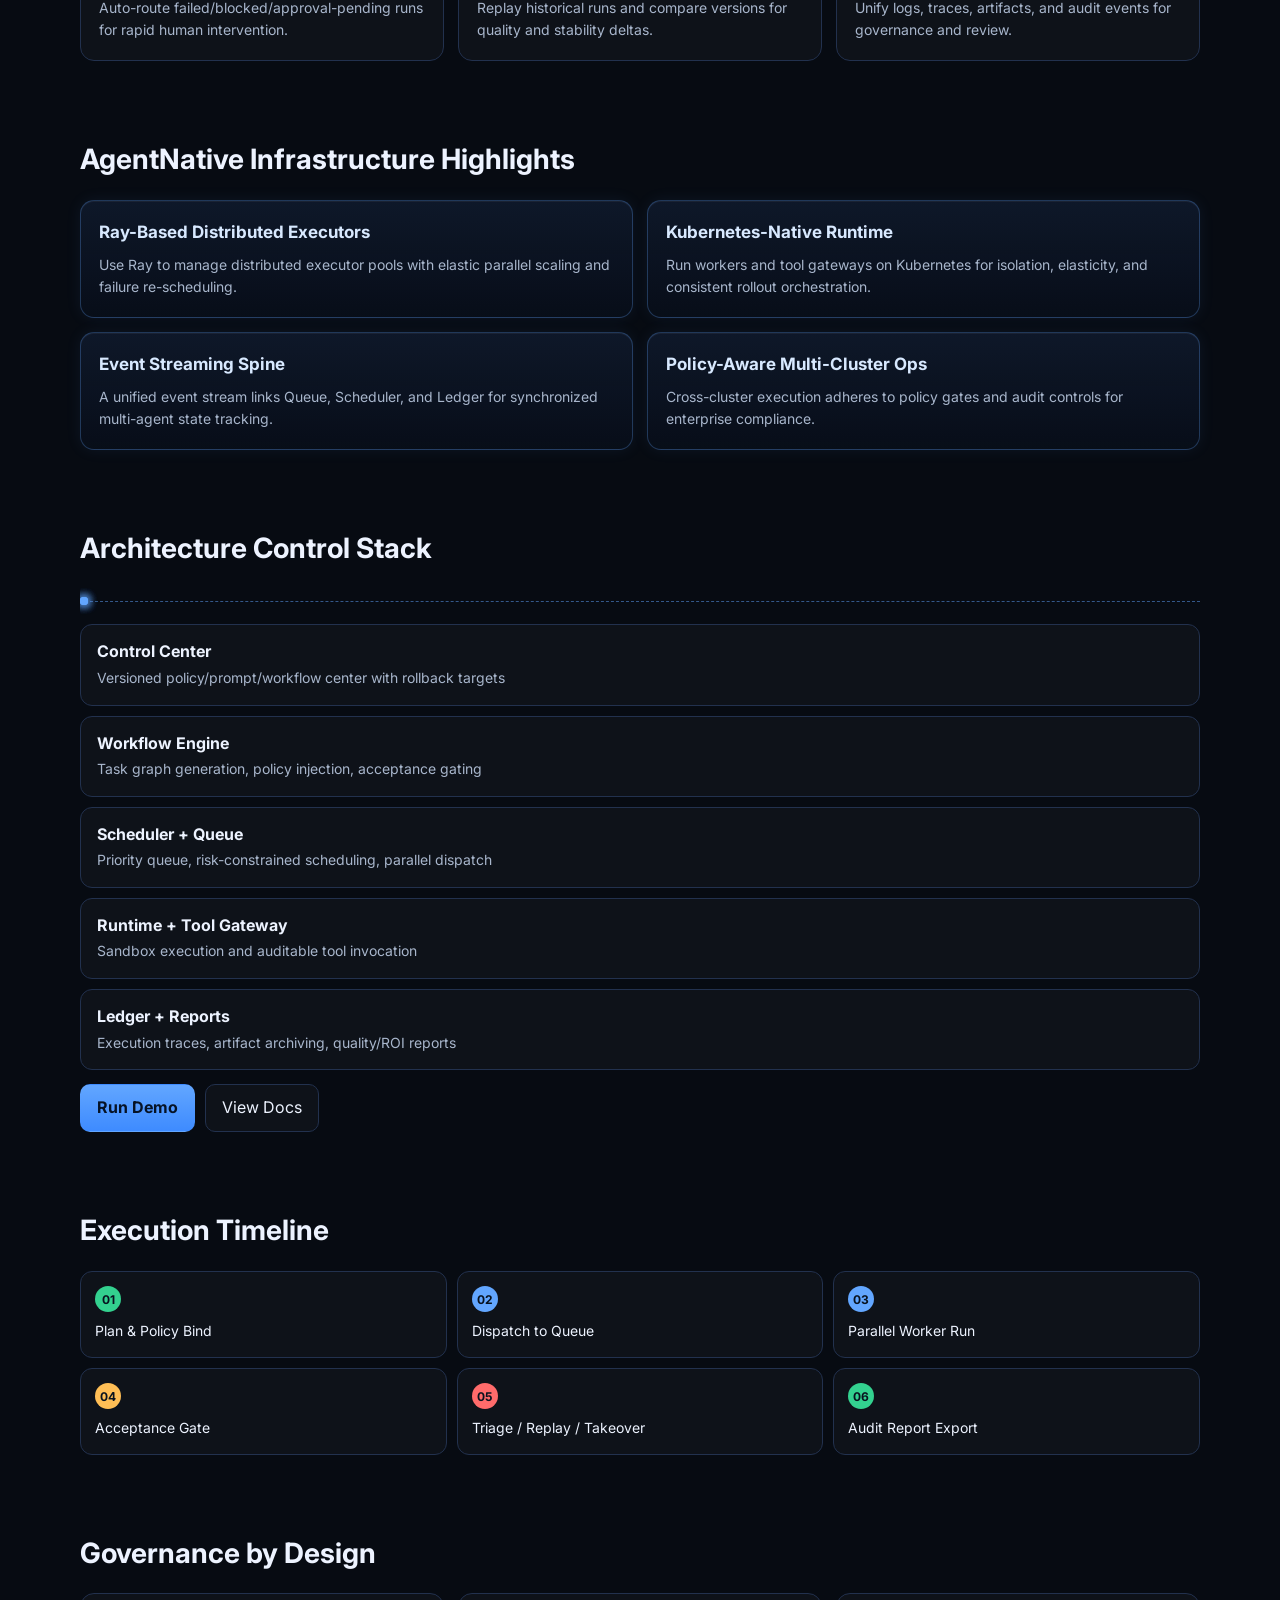
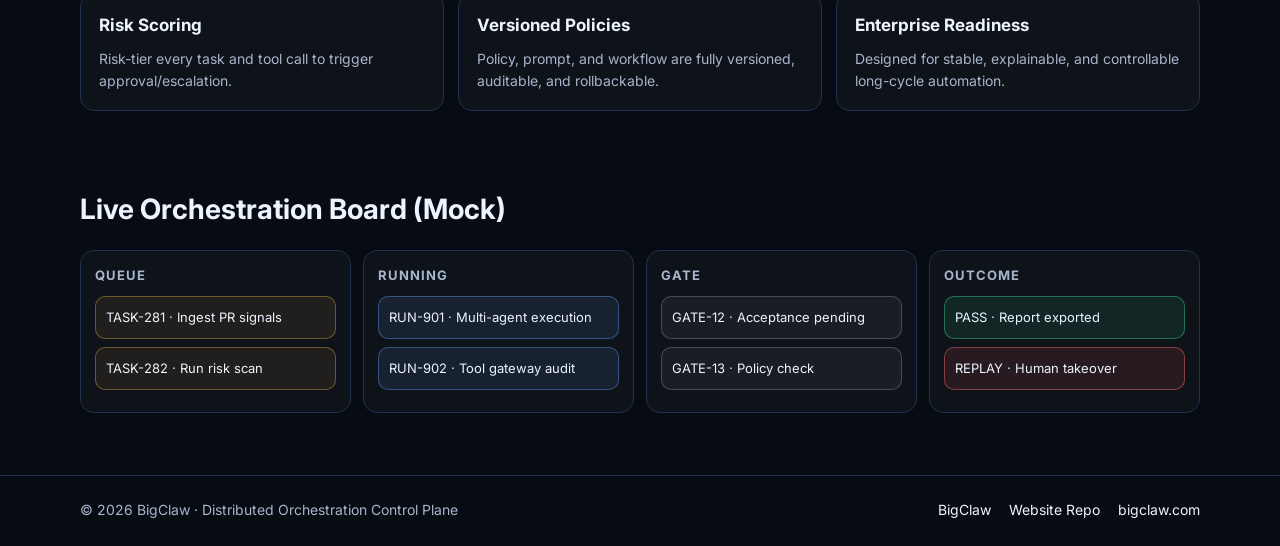
==== commit cc4d8019: "feat: replace hero claw effect with branded SVG claw waveform animation" ====
--- a/index.html
+++ b/index.html
@@ -56,20 +56,44 @@
         <p class="brand-slogan" data-i18n="brandSlogan">Brand Signal: Deterministic Execution · Elastic Scale · Auditable Intelligence</p>
 
         <div class="claw-scene" aria-hidden="true">
-          <div class="claw-brand-glow"></div>
-          <div class="claw-shell upper"></div>
-          <div class="claw-shell lower"></div>
-          <div class="claw-joint"></div>
-          <div class="claw-finger f1"></div>
-          <div class="claw-finger f2"></div>
-          <div class="claw-finger f3"></div>
-          <div class="claw-finger f4"></div>
-          <div class="claw-pulse p1"></div>
-          <div class="claw-pulse p2"></div>
-          <div class="claw-pulse p3"></div>
-          <div class="parallel-lanes">
-            <span></span><span></span><span></span><span></span>
-          </div>
+          <svg class="claw-svg" viewBox="0 0 760 120" preserveAspectRatio="none">
+            <defs>
+              <linearGradient id="clawStroke" x1="0" y1="0" x2="1" y2="0">
+                <stop offset="0%" stop-color="#87bfff" stop-opacity="0.5"/>
+                <stop offset="45%" stop-color="#62a6ff" stop-opacity="0.95"/>
+                <stop offset="100%" stop-color="#3e8bff" stop-opacity="0.35"/>
+              </linearGradient>
+              <linearGradient id="laneGlow" x1="0" y1="0" x2="1" y2="0">
+                <stop offset="0%" stop-color="#62a6ff" stop-opacity="0.14"/>
+                <stop offset="55%" stop-color="#9dccff" stop-opacity="0.85"/>
+                <stop offset="100%" stop-color="#62a6ff" stop-opacity="0.08"/>
+              </linearGradient>
+              <filter id="softGlow" x="-30%" y="-30%" width="160%" height="160%">
+                <feGaussianBlur stdDeviation="3.2" result="blur"/>
+                <feMerge><feMergeNode in="blur"/><feMergeNode in="SourceGraphic"/></feMerge>
+              </filter>
+            </defs>
+
+            <ellipse cx="110" cy="60" rx="110" ry="44" fill="url(#laneGlow)" opacity="0.34" />
+            <path class="claw-outline upper" d="M52 66 C 72 36, 120 26, 176 34 C 152 48, 130 60, 112 80 C 86 88, 66 84, 52 66 Z" />
+            <path class="claw-outline lower" d="M52 54 C 72 84, 120 94, 176 86 C 152 72, 130 60, 112 40 C 86 32, 66 36, 52 54 Z" />
+            <rect class="claw-joint-svg" x="86" y="47" width="28" height="28" rx="8" transform="rotate(45 100 61)" />
+            <circle class="claw-hub" cx="100" cy="60" r="5" />
+
+            <g class="lane-lines">
+              <line x1="188" y1="38" x2="736" y2="38"/>
+              <line x1="188" y1="54" x2="736" y2="54"/>
+              <line x1="188" y1="70" x2="736" y2="70"/>
+              <line x1="188" y1="86" x2="736" y2="86"/>
+            </g>
+
+            <g class="lane-runners">
+              <circle class="runner r1" cx="196" cy="38" r="3.4"/>
+              <circle class="runner r2" cx="196" cy="54" r="3.4"/>
+              <circle class="runner r3" cx="196" cy="70" r="3.4"/>
+              <circle class="runner r4" cx="196" cy="86" r="3.4"/>
+            </g>
+          </svg>
         </div>
 
         <div class="hero-actions">
--- a/styles.css
+++ b/styles.css
@@ -198,135 +198,73 @@
   overflow: hidden;
   box-shadow: inset 0 1px 0 rgba(255,255,255,.06), 0 0 24px rgba(62,139,255,.15);
 }
-.claw-brand-glow {
-  position: absolute;
-  left: 18px;
-  top: 20px;
-  width: 150px;
-  height: 78px;
-  border-radius: 999px;
-  background: radial-gradient(circle at 65% 50%, rgba(98,166,255,.3), rgba(98,166,255,0));
-}
-.claw-shell {
-  position: absolute;
-  left: 58px;
-  width: 106px;
-  height: 26px;
-  border-radius: 999px;
-  border: 1px solid rgba(140,196,255,.55);
-  background: linear-gradient(90deg, rgba(26,56,96,.95), rgba(72,142,255,.45));
-  box-shadow: 0 0 18px rgba(98,166,255,.25);
-  transform-origin: 12% 50%;
-}
-.claw-shell.upper { top: 38px; animation: clawUpper 2.6s ease-in-out infinite; }
-.claw-shell.lower { top: 64px; animation: clawLower 2.6s ease-in-out infinite; }
-.claw-joint {
-  position: absolute;
-  left: 84px;
-  top: 52px;
-  width: 36px;
-  height: 36px;
-  border-radius: 10px;
-  background: linear-gradient(135deg, #89c0ff, #3e8bff);
-  box-shadow: 0 0 20px rgba(98,166,255,.65);
-  transform: rotate(45deg);
-  animation: corePulse 2.6s ease-in-out infinite;
-}
-.claw-finger {
-  position: absolute;
-  left: 156px;
-  top: 58px;
-  width: 82px;
-  height: 7px;
-  border-radius: 999px;
-  background: linear-gradient(90deg, rgba(152,204,255,.95), rgba(98,166,255,.2));
-  transform-origin: 0% 50%;
-}
-.claw-finger::after {
-  content: "";
-  position: absolute;
-  right: -8px;
-  top: -2px;
-  width: 12px;
-  height: 12px;
-  border-radius: 50%;
-  background: #89c0ff;
-  box-shadow: 0 0 10px rgba(137,192,255,.8);
-}
-.claw-finger.f1 { transform: rotate(-34deg); animation: finger1 2.4s ease-in-out infinite; }
-.claw-finger.f2 { transform: rotate(-14deg); animation: finger2 2.4s ease-in-out infinite; }
-.claw-finger.f3 { transform: rotate(10deg); animation: finger3 2.4s ease-in-out infinite; }
-.claw-finger.f4 { transform: rotate(30deg); animation: finger4 2.4s ease-in-out infinite; }
-
-.parallel-lanes {
-  position: absolute;
-  inset: 0;
-  left: 270px;
-  display: grid;
-  align-content: center;
-  gap: 14px;
-}
-.parallel-lanes span {
-  display: block;
-  width: calc(100% - 30px);
-  height: 2px;
-  border-radius: 999px;
-  background: linear-gradient(90deg, rgba(98,166,255,.15), rgba(98,166,255,.7), rgba(98,166,255,.08));
-  position: relative;
-  overflow: hidden;
-}
-.parallel-lanes span::after {
-  content: "";
-  position: absolute;
-  top: -3px;
-  left: -12px;
-  width: 10px;
-  height: 8px;
-  border-radius: 999px;
-  background: #9dcbff;
-  box-shadow: 0 0 12px rgba(137,192,255,.95);
-  animation: laneFlow 1.8s linear infinite;
-}
-.parallel-lanes span:nth-child(2)::after { animation-delay: .35s; }
-.parallel-lanes span:nth-child(3)::after { animation-delay: .7s; }
-.parallel-lanes span:nth-child(4)::after { animation-delay: 1.05s; }
-
-.claw-pulse {
-  position: absolute;
-  left: 238px;
-  top: 56px;
-  width: 6px;
-  height: 6px;
-  border-radius: 50%;
-  background: #c3e0ff;
-  box-shadow: 0 0 12px rgba(152,204,255,.9);
-  animation: clawPulse 1.6s linear infinite;
-}
-.claw-pulse.p2 { top: 44px; animation-delay: .35s; }
-.claw-pulse.p3 { top: 68px; animation-delay: .7s; }
-
-@keyframes clawUpper {
-  0%,100% { transform: rotate(-25deg) translateX(0); }
-  50% { transform: rotate(-11deg) translateX(4px); }
-}
-@keyframes clawLower {
-  0%,100% { transform: rotate(25deg) translateX(0); }
-  50% { transform: rotate(11deg) translateX(4px); }
-}
-@keyframes corePulse {
-  0%,100% { box-shadow: 0 0 14px rgba(98,166,255,.45); }
-  50% { box-shadow: 0 0 24px rgba(98,166,255,.85); }
-}
-@keyframes finger1 { 0%,100%{ transform: rotate(-34deg);}50%{ transform: rotate(-22deg);} }
-@keyframes finger2 { 0%,100%{ transform: rotate(-14deg);}50%{ transform: rotate(-5deg);} }
-@keyframes finger3 { 0%,100%{ transform: rotate(10deg);}50%{ transform: rotate(2deg);} }
-@keyframes finger4 { 0%,100%{ transform: rotate(30deg);}50%{ transform: rotate(18deg);} }
-@keyframes laneFlow { from { transform: translateX(0);} to { transform: translateX(470px);} }
-@keyframes clawPulse {
-  0% { transform: translateX(0) scale(.8); opacity: .3; }
-  80% { transform: translateX(430px) scale(1.25); opacity: 1; }
-  100% { transform: translateX(430px) scale(1.25); opacity: 0; }
-}
+.claw-svg { width: 100%; height: 100%; display: block; }
+.claw-outline {
+  fill: rgba(34,64,106,.34);
+  stroke: url(#clawStroke);
+  stroke-width: 1.6;
+  filter: url(#softGlow);
+  transform-origin: 100px 60px;
+}
+.claw-outline.upper { animation: clawUpperSvg 2.4s ease-in-out infinite; }
+.claw-outline.lower { animation: clawLowerSvg 2.4s ease-in-out infinite; }
+.claw-joint-svg {
+  fill: rgba(76,148,255,.9);
+  stroke: rgba(171,214,255,.9);
+  stroke-width: 1;
+  filter: url(#softGlow);
+  animation: jointPulseSvg 2.4s ease-in-out infinite;
+}
+.claw-hub {
+  fill: #cfe6ff;
+  filter: url(#softGlow);
+  animation: hubBlink 1.5s ease-in-out infinite;
+}
+
+.lane-lines line {
+  stroke: url(#laneGlow);
+  stroke-width: 2;
+  stroke-linecap: round;
+  stroke-dasharray: 6 10;
+  animation: laneDash 1.8s linear infinite;
+}
+.lane-lines line:nth-child(2){ animation-delay: .2s; }
+.lane-lines line:nth-child(3){ animation-delay: .4s; }
+.lane-lines line:nth-child(4){ animation-delay: .6s; }
+
+.runner {
+  fill: #c5e2ff;
+  filter: url(#softGlow);
+}
+.runner.r1 { animation: run1 1.9s linear infinite; }
+.runner.r2 { animation: run2 1.9s linear infinite .25s; }
+.runner.r3 { animation: run3 1.9s linear infinite .5s; }
+.runner.r4 { animation: run4 1.9s linear infinite .75s; }
+
+@keyframes clawUpperSvg {
+  0%,100% { transform: rotate(-2deg) translateX(0px); }
+  50% { transform: rotate(8deg) translateX(2px); }
+}
+@keyframes clawLowerSvg {
+  0%,100% { transform: rotate(2deg) translateX(0px); }
+  50% { transform: rotate(-8deg) translateX(2px); }
+}
+@keyframes jointPulseSvg {
+  0%,100% { opacity: .8; }
+  50% { opacity: 1; }
+}
+@keyframes hubBlink {
+  0%,100% { opacity: .6; }
+  50% { opacity: 1; }
+}
+@keyframes laneDash {
+  from { stroke-dashoffset: 0; }
+  to { stroke-dashoffset: -32; }
+}
+@keyframes run1 { from { transform: translateX(0);} to { transform: translateX(530px);} }
+@keyframes run2 { from { transform: translateX(0);} to { transform: translateX(530px);} }
+@keyframes run3 { from { transform: translateX(0);} to { transform: translateX(530px);} }
+@keyframes run4 { from { transform: translateX(0);} to { transform: translateX(530px);} }
 
 .hero-actions {
   display: flex;
@@ -608,22 +546,12 @@
   .board-grid { grid-template-columns: repeat(2, minmax(0, 1fr)); }
   .brand-grid { grid-template-columns: 1fr; }
   .claw-scene { height: 106px; }
-  .parallel-lanes { left: 250px; }
 }
 
 @media (max-width: 740px) {
   nav { display: none; }
   .grid, .grid.six, .execution .timeline, .board-grid, .kpi-strip, .brand-grid { grid-template-columns: 1fr; }
   .claw-scene { height: 96px; }
-  .claw-brand-glow { left: 8px; top: 18px; width: 120px; height: 64px; }
-  .claw-shell { left: 26px; width: 82px; height: 20px; }
-  .claw-shell.upper { top: 34px; }
-  .claw-shell.lower { top: 56px; }
-  .claw-joint { left: 44px; top: 44px; width: 26px; height: 26px; }
-  .claw-finger { left: 104px; width: 50px; top: 48px; }
-  .parallel-lanes { left: 166px; gap: 11px; }
-  .parallel-lanes span { width: calc(100% - 14px); }
-  .claw-pulse { left: 150px; }
   .footer-inner { flex-direction: column; align-items: flex-start; padding: 14px 0; }
   .links a { margin: 0 12px 0 0; }
 }
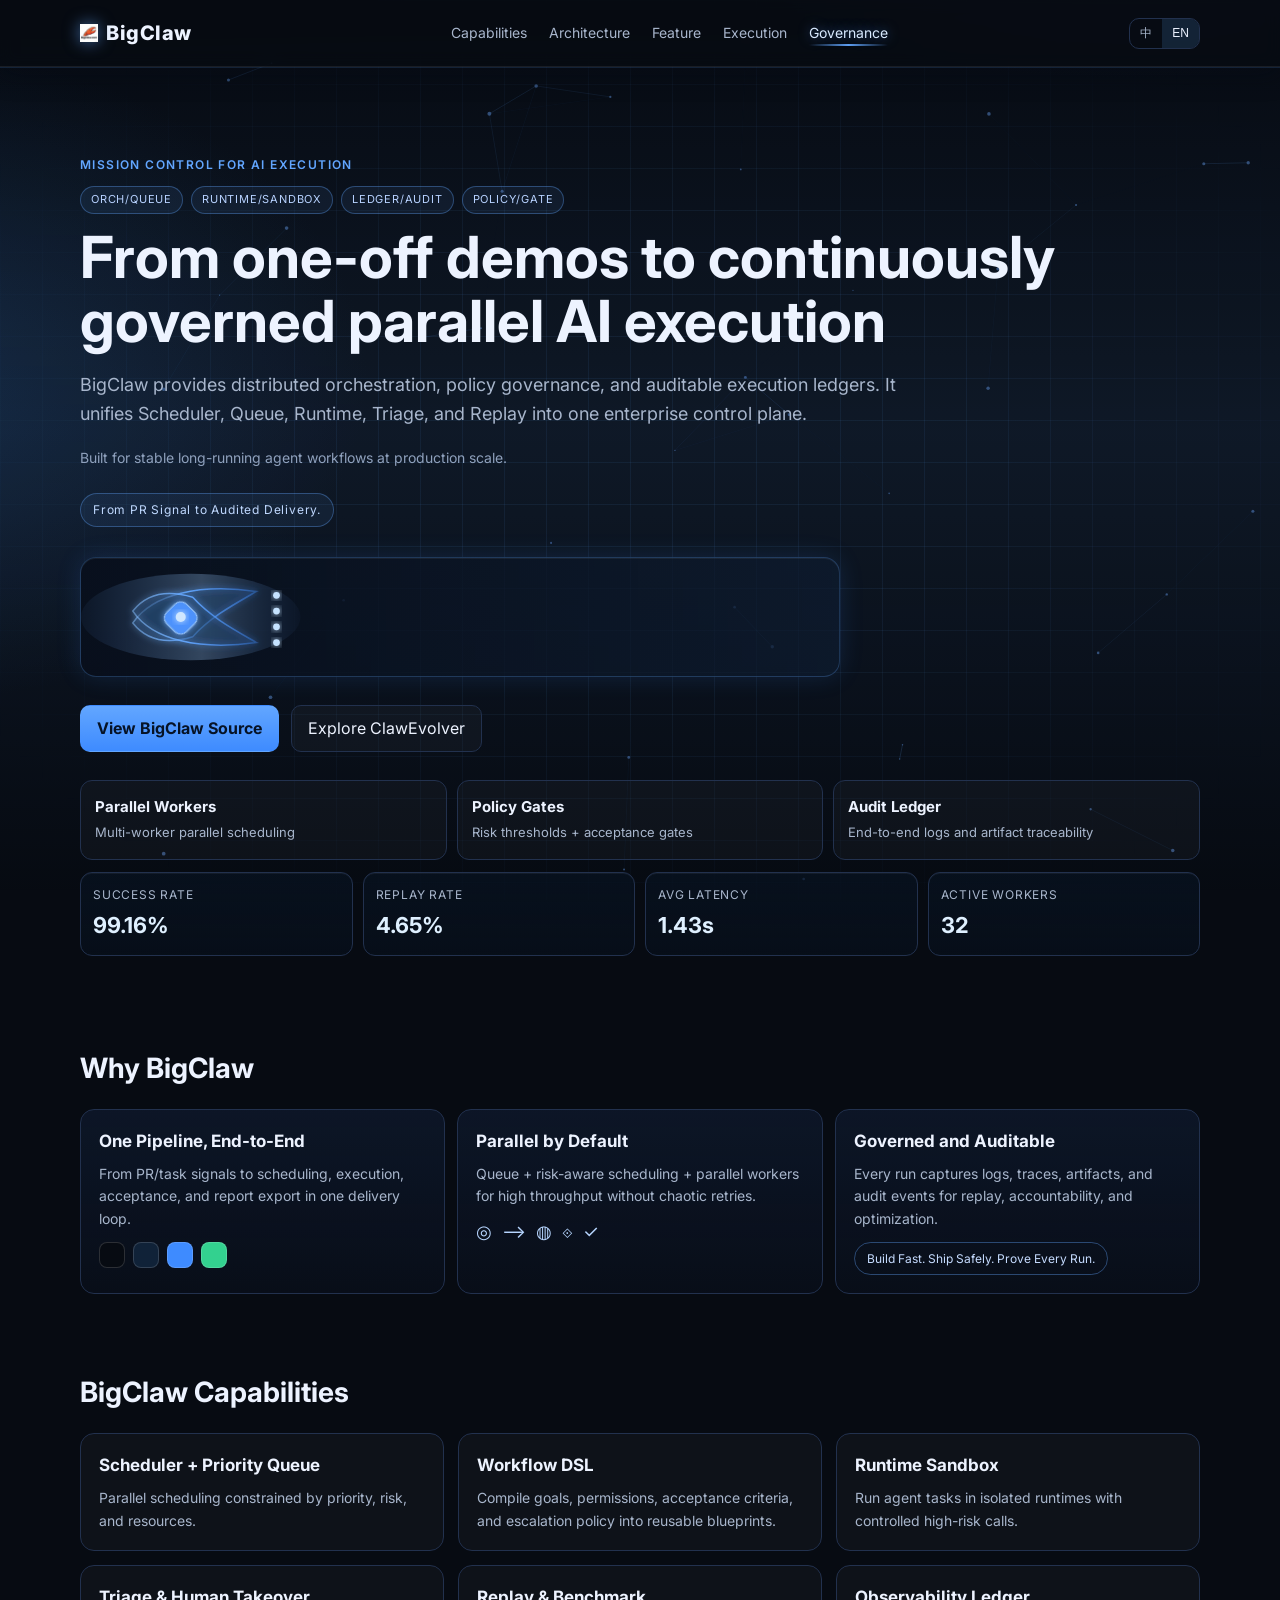
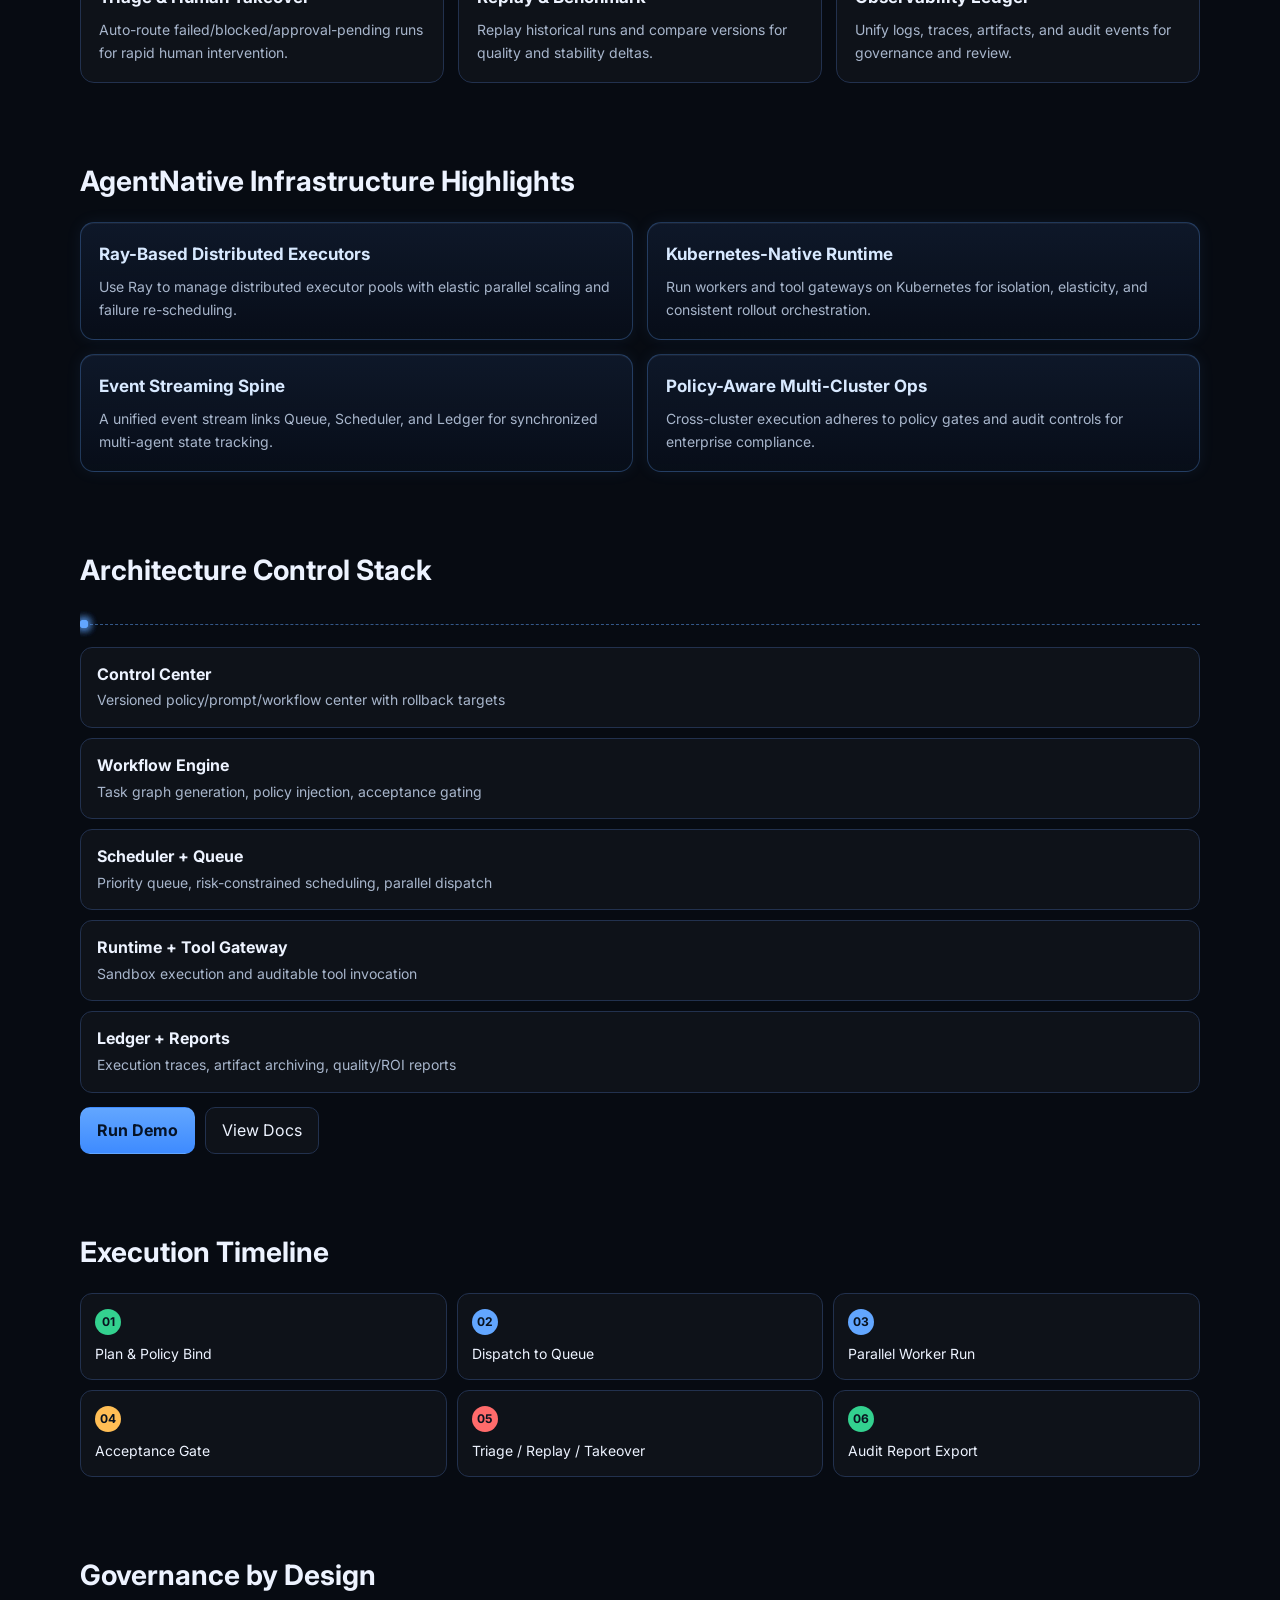
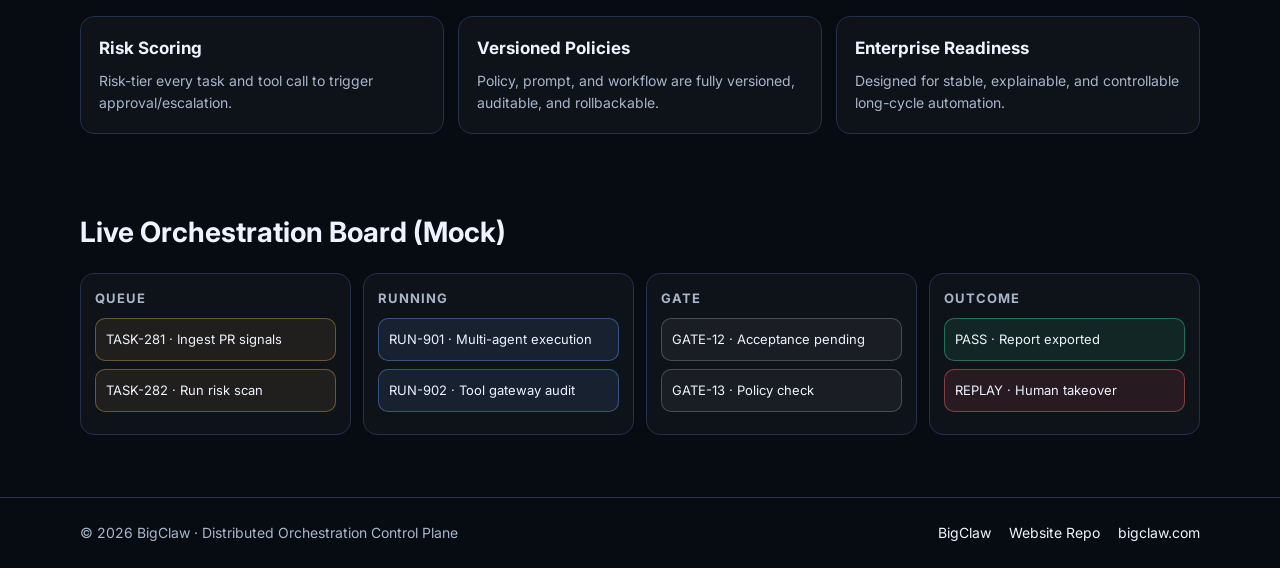
==== commit 43c17c1b: "refactor: align hero and brand messaging with BigClaw core value" ====
--- a/index.html
+++ b/index.html
@@ -53,7 +53,7 @@
         <p class="subtitle en" data-i18n="heroSubEn">
           BigClaw is a distributed orchestration control plane for reliable, auditable, parallel AI execution.
         </p>
-        <p class="brand-slogan" data-i18n="brandSlogan">Brand Signal: Deterministic Execution · Elastic Scale · Auditable Intelligence</p>
+        <p class="brand-slogan" data-i18n="brandSlogan">From PR Signal to Audited Delivery.</p>
 
         <div class="claw-scene" aria-hidden="true">
           <svg class="claw-svg" viewBox="0 0 760 120" preserveAspectRatio="none">
@@ -125,24 +125,24 @@
       </section>
 
       <section id="brand" class="container section brand-section">
-        <h2 data-i18n="brandTitle">Brand System</h2>
+        <h2 data-i18n="brandTitle">Why BigClaw</h2>
         <div class="brand-grid">
           <article class="card brand-card">
-            <h3 data-i18n="brandVh">Visual Language</h3>
-            <p data-i18n="brandVp">深海底色 + 电光蓝发光边，强调 Mission-Control 级可靠执行。</p>
+            <h3 data-i18n="brandVh">One Pipeline, End-to-End</h3>
+            <p data-i18n="brandVp">从 PR/任务信号进入，到调度、执行、验收、报告导出，形成闭环交付链路。</p>
             <div class="swatches">
               <span class="sw c1"></span><span class="sw c2"></span><span class="sw c3"></span><span class="sw c4"></span>
             </div>
           </article>
           <article class="card brand-card">
-            <h3 data-i18n="brandIh">Icon Grammar</h3>
-            <p data-i18n="brandIp">统一使用“节点、连线、脉冲、门禁”符号，构建可编排的品牌识别。</p>
+            <h3 data-i18n="brandIh">Parallel by Default</h3>
+            <p data-i18n="brandIp">队列 + 风险调度 + 并行 Worker，保证高吞吐执行，同时避免无序重试。</p>
             <div class="icon-rail" aria-hidden="true"><span>◎</span><span>⟶</span><span>◍</span><span>⟐</span><span>✓</span></div>
           </article>
           <article class="card brand-card">
-            <h3 data-i18n="brandTh">Tone & Messaging</h3>
-            <p data-i18n="brandTp">避免空泛 AI 口号，以“可控、可审计、可回放”作为核心叙事骨架。</p>
-            <div class="tone-pill" data-i18n="brandPill">Control Plane for Agent-Native Operations</div>
+            <h3 data-i18n="brandTh">Governed and Auditable</h3>
+            <p data-i18n="brandTp">每次执行都沉淀 logs/traces/artifacts/audit，支持回放、追责与持续优化。</p>
+            <div class="tone-pill" data-i18n="brandPill">Build Fast. Ship Safely. Prove Every Run.</div>
           </article>
         </div>
       </section>
@@ -354,12 +354,12 @@
           heroTitle: '让 AI 执行从“会跑一次”变成“长期可控并行运行”',
           heroSubtitle: 'BigClaw 提供分布式任务编排、策略治理与可审计执行账本。将 Scheduler、Queue、Runtime、Triage、Replay 连接成统一控制平面，支撑企业级 Agent 工作流持续稳定交付。',
           heroSubEn: 'BigClaw 是面向企业级并行执行的可编排控制平面。',
-          brandSlogan: '品牌信号：确定性执行 · 弹性扩展 · 可审计智能',
+          brandSlogan: '从 PR 信号到可审计交付。',
           btnSource: '查看 BigClaw 源码', btnRef: '了解 ClawEvolver',
-          brandTitle: '品牌体系',
-          brandVh: '视觉语言', brandVp: '深海底色 + 电光蓝发光边，强调 Mission-Control 级可靠执行。',
-          brandIh: '图标语法', brandIp: '统一使用“节点、连线、脉冲、门禁”符号，构建可编排的品牌识别。',
-          brandTh: '语气与叙事', brandTp: '避免空泛 AI 口号，以“可控、可审计、可回放”作为核心叙事骨架。', brandPill: '面向 Agent-Native 运营的控制平面',
+          brandTitle: '为什么是 BigClaw',
+          brandVh: '一条链路，端到端闭环', brandVp: '从 PR/任务信号进入，到调度、执行、验收、报告导出，形成闭环交付链路。',
+          brandIh: '默认并行，高吞吐执行', brandIp: '队列 + 风险调度 + 并行 Worker，保证高吞吐执行，同时避免无序重试。',
+          brandTh: '可治理、可追责、可复盘', brandTp: '每次执行都沉淀 logs/traces/artifacts/audit，支持回放、追责与持续优化。', brandPill: '更快交付，也能证明每一次执行',
           metricWorkers: '并行执行器', metricWorkersDesc: '多执行器并行调度',
           metricPolicy: '策略门禁', metricPolicyDesc: '风险阈值 + 验收门禁',
           metricLedger: '审计账本', metricLedgerDesc: '全链路日志与工件追溯',
@@ -399,12 +399,12 @@
           heroTitle: 'From one-off demos to continuously governed parallel AI execution',
           heroSubtitle: 'BigClaw provides distributed orchestration, policy governance, and auditable execution ledgers. It unifies Scheduler, Queue, Runtime, Triage, and Replay into one enterprise control plane.',
           heroSubEn: 'Built for stable long-running agent workflows at production scale.',
-          brandSlogan: 'Brand Signal: Deterministic Execution · Elastic Scale · Auditable Intelligence',
+          brandSlogan: 'From PR Signal to Audited Delivery.',
           btnSource: 'View BigClaw Source', btnRef: 'Explore ClawEvolver',
-          brandTitle: 'Brand System',
-          brandVh: 'Visual Language', brandVp: 'Deep-sea base tones and electric-blue glows project mission-control reliability.',
-          brandIh: 'Icon Grammar', brandIp: 'Use nodes, links, pulses, and gates as a consistent orchestration symbol set.',
-          brandTh: 'Tone & Messaging', brandTp: 'Avoid generic AI slogans; lead with controllability, auditability, and replayability.', brandPill: 'Control Plane for Agent-Native Operations',
+          brandTitle: 'Why BigClaw',
+          brandVh: 'One Pipeline, End-to-End', brandVp: 'From PR/task signals to scheduling, execution, acceptance, and report export in one delivery loop.',
+          brandIh: 'Parallel by Default', brandIp: 'Queue + risk-aware scheduling + parallel workers for high throughput without chaotic retries.',
+          brandTh: 'Governed and Auditable', brandTp: 'Every run captures logs, traces, artifacts, and audit events for replay, accountability, and optimization.', brandPill: 'Build Fast. Ship Safely. Prove Every Run.',
           metricWorkers: 'Parallel Workers', metricWorkersDesc: 'Multi-worker parallel scheduling',
           metricPolicy: 'Policy Gates', metricPolicyDesc: 'Risk thresholds + acceptance gates',
           metricLedger: 'Audit Ledger', metricLedgerDesc: 'End-to-end logs and artifact traceability',
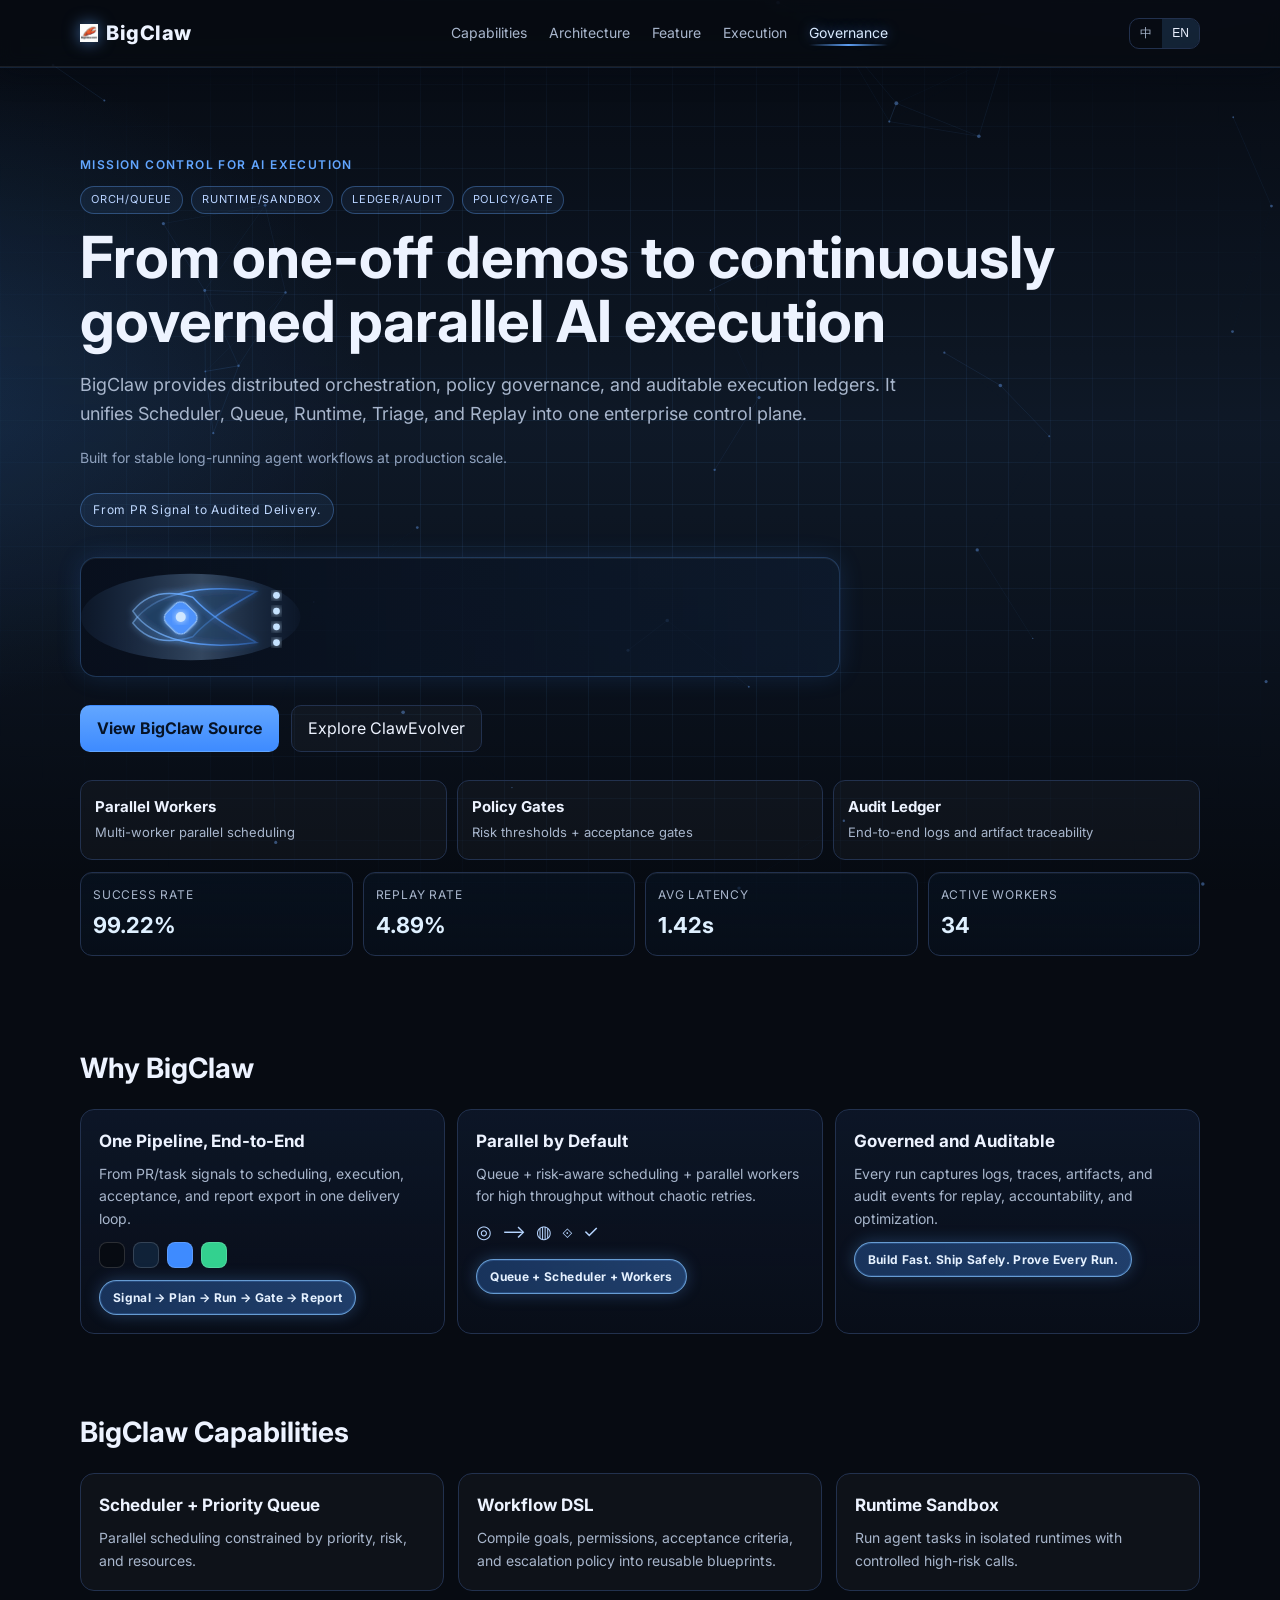
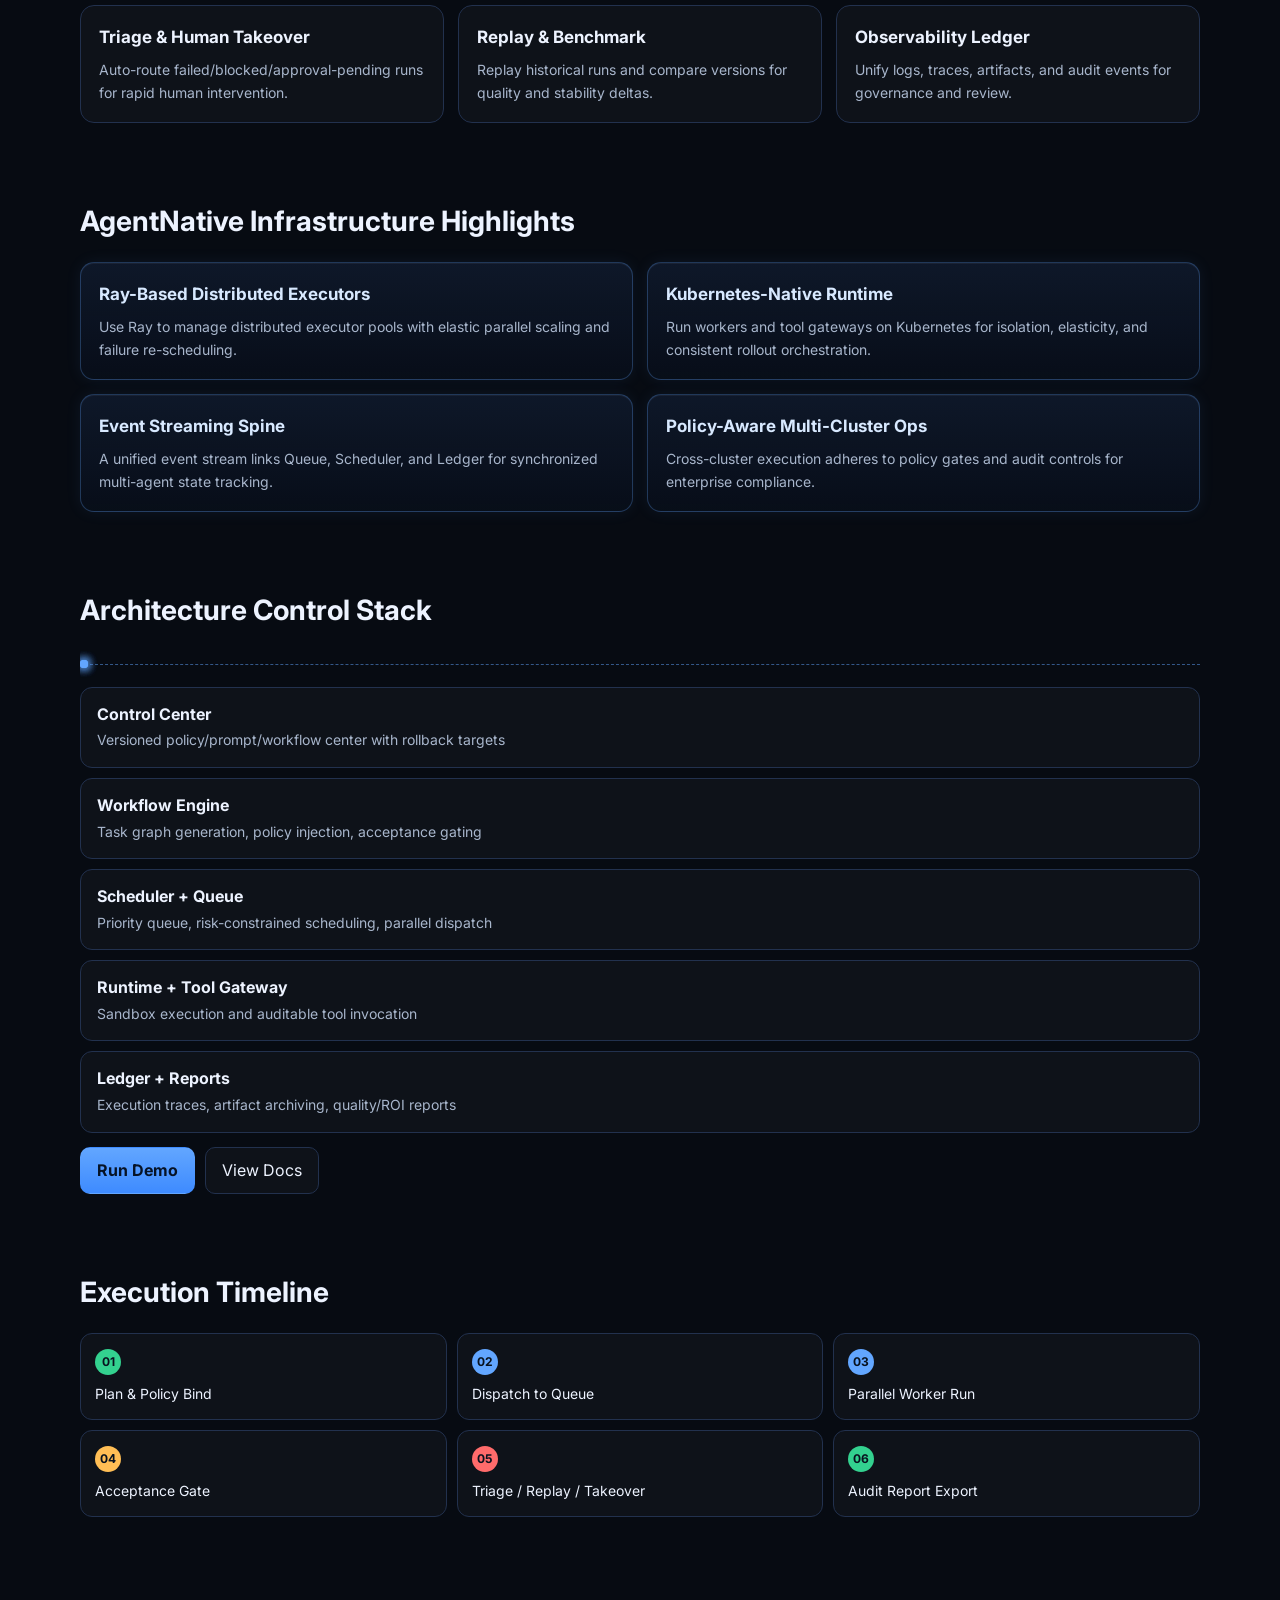
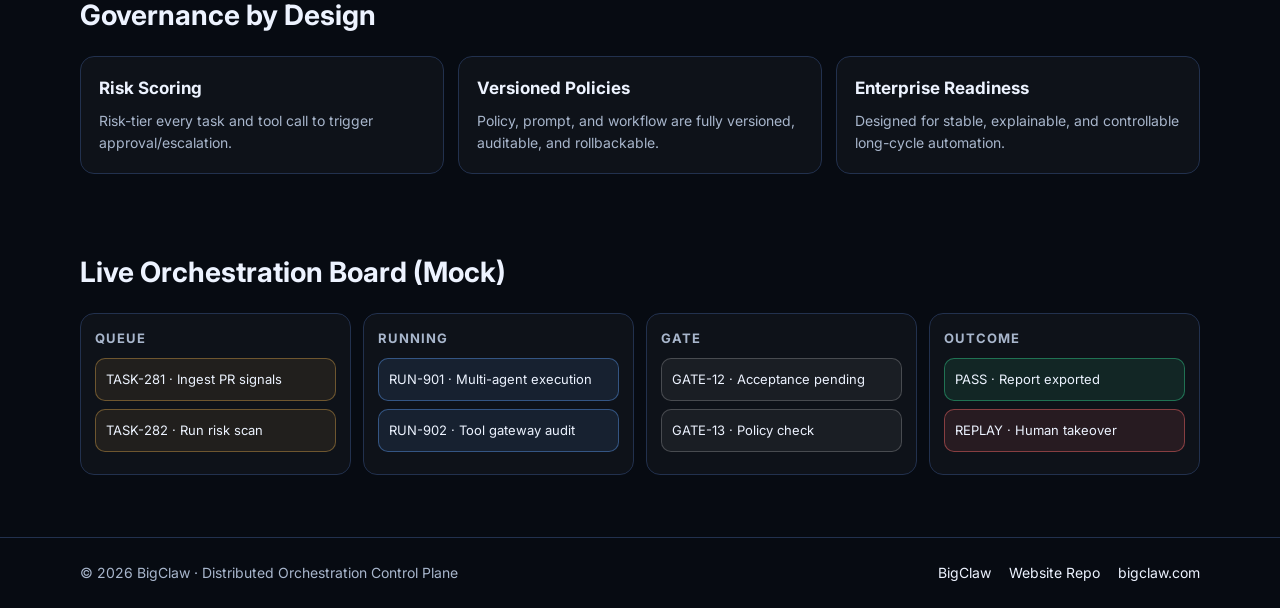
==== commit 5463062f: "feat: map highlighted value tags to each Why BigClaw card" ====
--- a/index.html
+++ b/index.html
@@ -133,16 +133,18 @@
             <div class="swatches">
               <span class="sw c1"></span><span class="sw c2"></span><span class="sw c3"></span><span class="sw c4"></span>
             </div>
+            <div class="tone-pill" data-i18n="brandVtag">Signal → Plan → Run → Gate → Report</div>
           </article>
           <article class="card brand-card">
             <h3 data-i18n="brandIh">Parallel by Default</h3>
             <p data-i18n="brandIp">队列 + 风险调度 + 并行 Worker，保证高吞吐执行，同时避免无序重试。</p>
             <div class="icon-rail" aria-hidden="true"><span>◎</span><span>⟶</span><span>◍</span><span>⟐</span><span>✓</span></div>
+            <div class="tone-pill" data-i18n="brandItag">Queue + Scheduler + Workers</div>
           </article>
           <article class="card brand-card">
             <h3 data-i18n="brandTh">Governed and Auditable</h3>
             <p data-i18n="brandTp">每次执行都沉淀 logs/traces/artifacts/audit，支持回放、追责与持续优化。</p>
-            <div class="tone-pill" data-i18n="brandPill">Build Fast. Ship Safely. Prove Every Run.</div>
+            <div class="tone-pill" data-i18n="brandTtag">Build Fast. Ship Safely. Prove Every Run.</div>
           </article>
         </div>
       </section>
@@ -357,9 +359,9 @@
           brandSlogan: '从 PR 信号到可审计交付。',
           btnSource: '查看 BigClaw 源码', btnRef: '了解 ClawEvolver',
           brandTitle: '为什么是 BigClaw',
-          brandVh: '一条链路，端到端闭环', brandVp: '从 PR/任务信号进入，到调度、执行、验收、报告导出，形成闭环交付链路。',
-          brandIh: '默认并行，高吞吐执行', brandIp: '队列 + 风险调度 + 并行 Worker，保证高吞吐执行，同时避免无序重试。',
-          brandTh: '可治理、可追责、可复盘', brandTp: '每次执行都沉淀 logs/traces/artifacts/audit，支持回放、追责与持续优化。', brandPill: '更快交付，也能证明每一次执行',
+          brandVh: '一条链路，端到端闭环', brandVp: '从 PR/任务信号进入，到调度、执行、验收、报告导出，形成闭环交付链路。', brandVtag: 'Signal → Plan → Run → Gate → Report',
+          brandIh: '默认并行，高吞吐执行', brandIp: '队列 + 风险调度 + 并行 Worker，保证高吞吐执行，同时避免无序重试。', brandItag: 'Queue + Scheduler + Workers',
+          brandTh: '可治理、可追责、可复盘', brandTp: '每次执行都沉淀 logs/traces/artifacts/audit，支持回放、追责与持续优化。', brandTtag: '更快交付，也能证明每一次执行',
           metricWorkers: '并行执行器', metricWorkersDesc: '多执行器并行调度',
           metricPolicy: '策略门禁', metricPolicyDesc: '风险阈值 + 验收门禁',
           metricLedger: '审计账本', metricLedgerDesc: '全链路日志与工件追溯',
@@ -402,9 +404,9 @@
           brandSlogan: 'From PR Signal to Audited Delivery.',
           btnSource: 'View BigClaw Source', btnRef: 'Explore ClawEvolver',
           brandTitle: 'Why BigClaw',
-          brandVh: 'One Pipeline, End-to-End', brandVp: 'From PR/task signals to scheduling, execution, acceptance, and report export in one delivery loop.',
-          brandIh: 'Parallel by Default', brandIp: 'Queue + risk-aware scheduling + parallel workers for high throughput without chaotic retries.',
-          brandTh: 'Governed and Auditable', brandTp: 'Every run captures logs, traces, artifacts, and audit events for replay, accountability, and optimization.', brandPill: 'Build Fast. Ship Safely. Prove Every Run.',
+          brandVh: 'One Pipeline, End-to-End', brandVp: 'From PR/task signals to scheduling, execution, acceptance, and report export in one delivery loop.', brandVtag: 'Signal → Plan → Run → Gate → Report',
+          brandIh: 'Parallel by Default', brandIp: 'Queue + risk-aware scheduling + parallel workers for high throughput without chaotic retries.', brandItag: 'Queue + Scheduler + Workers',
+          brandTh: 'Governed and Auditable', brandTp: 'Every run captures logs, traces, artifacts, and audit events for replay, accountability, and optimization.', brandTtag: 'Build Fast. Ship Safely. Prove Every Run.',
           metricWorkers: 'Parallel Workers', metricWorkersDesc: 'Multi-worker parallel scheduling',
           metricPolicy: 'Policy Gates', metricPolicyDesc: 'Risk thresholds + acceptance gates',
           metricLedger: 'Audit Ledger', metricLedgerDesc: 'End-to-end logs and artifact traceability',
--- a/styles.css
+++ b/styles.css
@@ -382,7 +382,19 @@
 .sw.c3 { background:#3e8bff; }
 .sw.c4 { background:#33d18f; }
 .icon-rail { margin-top:10px; display:flex; gap:10px; color:#b7d5ff; font-size:18px; }
-.tone-pill { margin-top:12px; display:inline-block; font-size:12px; color:#c6dcff; border:1px solid rgba(98,166,255,.38); border-radius:999px; padding:6px 12px; }
+.tone-pill {
+  margin-top: 12px;
+  display: inline-block;
+  font-size: 12px;
+  font-weight: 700;
+  letter-spacing: .35px;
+  color: #e5f1ff;
+  border: 1px solid rgba(133,197,255,.72);
+  border-radius: 999px;
+  padding: 7px 13px;
+  background: linear-gradient(90deg, rgba(45,96,170,.45), rgba(76,151,255,.35));
+  box-shadow: 0 0 0 1px rgba(98,166,255,.2) inset, 0 0 16px rgba(98,166,255,.28);
+}
 
 .architecture .stack {
   display: grid;
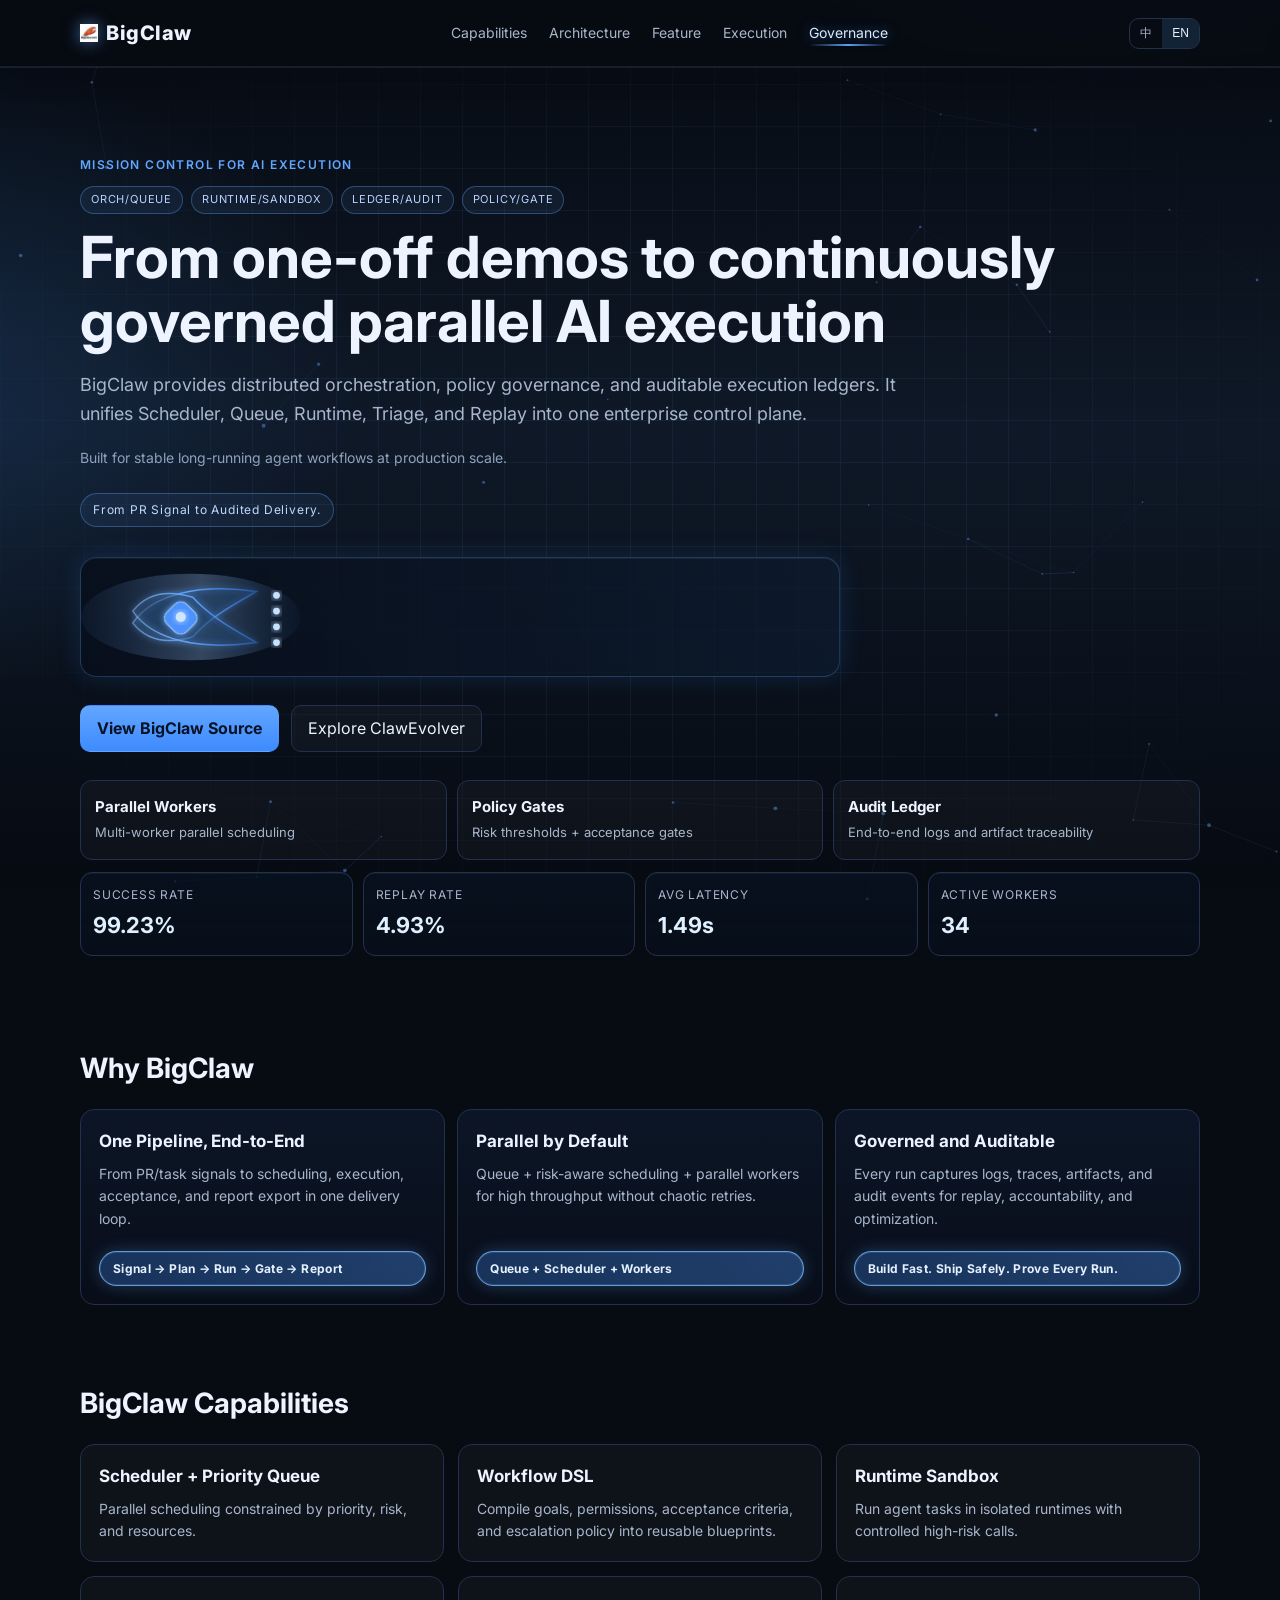
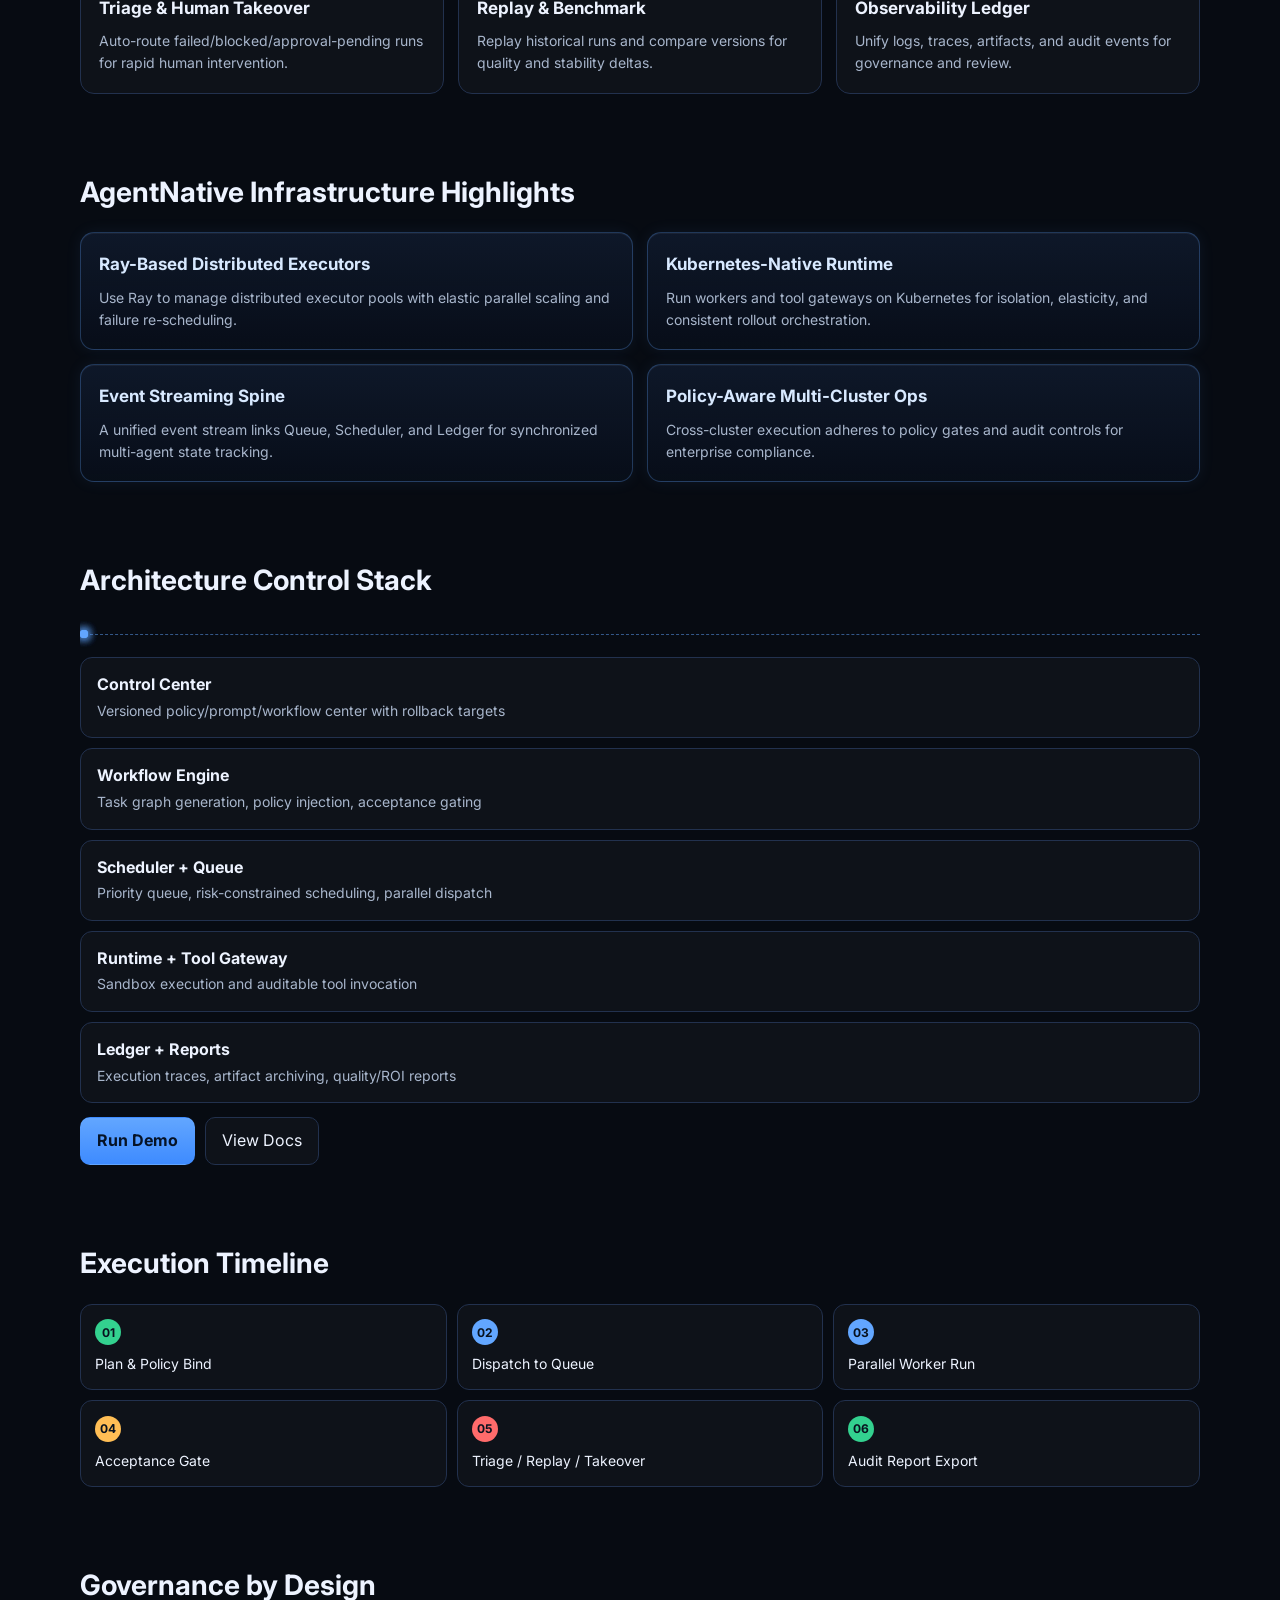
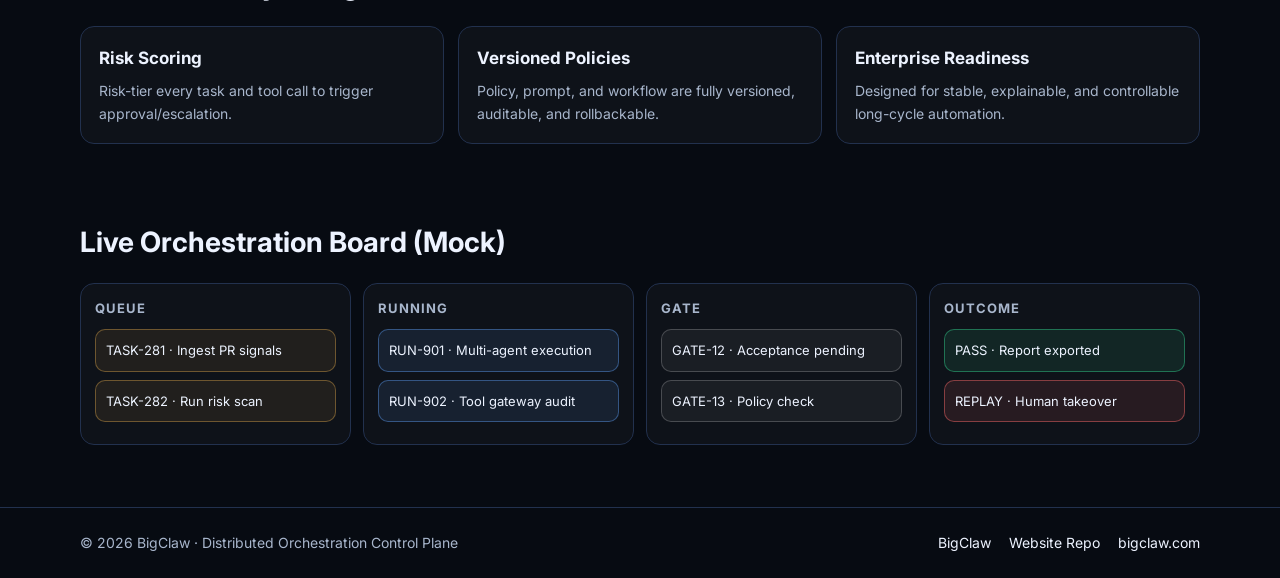
==== commit 2e96dd10: "style: remove extra brand card ornaments and align bottom value tags" ====
--- a/index.html
+++ b/index.html
@@ -130,15 +130,11 @@
           <article class="card brand-card">
             <h3 data-i18n="brandVh">One Pipeline, End-to-End</h3>
             <p data-i18n="brandVp">从 PR/任务信号进入，到调度、执行、验收、报告导出，形成闭环交付链路。</p>
-            <div class="swatches">
-              <span class="sw c1"></span><span class="sw c2"></span><span class="sw c3"></span><span class="sw c4"></span>
-            </div>
             <div class="tone-pill" data-i18n="brandVtag">Signal → Plan → Run → Gate → Report</div>
           </article>
           <article class="card brand-card">
             <h3 data-i18n="brandIh">Parallel by Default</h3>
             <p data-i18n="brandIp">队列 + 风险调度 + 并行 Worker，保证高吞吐执行，同时避免无序重试。</p>
-            <div class="icon-rail" aria-hidden="true"><span>◎</span><span>⟶</span><span>◍</span><span>⟐</span><span>✓</span></div>
             <div class="tone-pill" data-i18n="brandItag">Queue + Scheduler + Workers</div>
           </article>
           <article class="card brand-card">
--- a/styles.css
+++ b/styles.css
@@ -374,16 +374,14 @@
   grid-template-columns: repeat(3, minmax(0, 1fr));
   gap: 12px;
 }
-.brand-card { background: linear-gradient(180deg, rgba(16,28,50,.65), rgba(10,17,32,.5)); }
-.swatches { display:flex; gap:8px; margin-top:12px; }
-.sw { width:26px; height:26px; border-radius:8px; border:1px solid rgba(255,255,255,.15); }
-.sw.c1 { background:#070b12; }
-.sw.c2 { background:#102238; }
-.sw.c3 { background:#3e8bff; }
-.sw.c4 { background:#33d18f; }
-.icon-rail { margin-top:10px; display:flex; gap:10px; color:#b7d5ff; font-size:18px; }
+.brand-card {
+  background: linear-gradient(180deg, rgba(16,28,50,.65), rgba(10,17,32,.5));
+  min-height: 196px;
+  display: flex;
+  flex-direction: column;
+}
 .tone-pill {
-  margin-top: 12px;
+  margin-top: auto;
   display: inline-block;
   font-size: 12px;
   font-weight: 700;
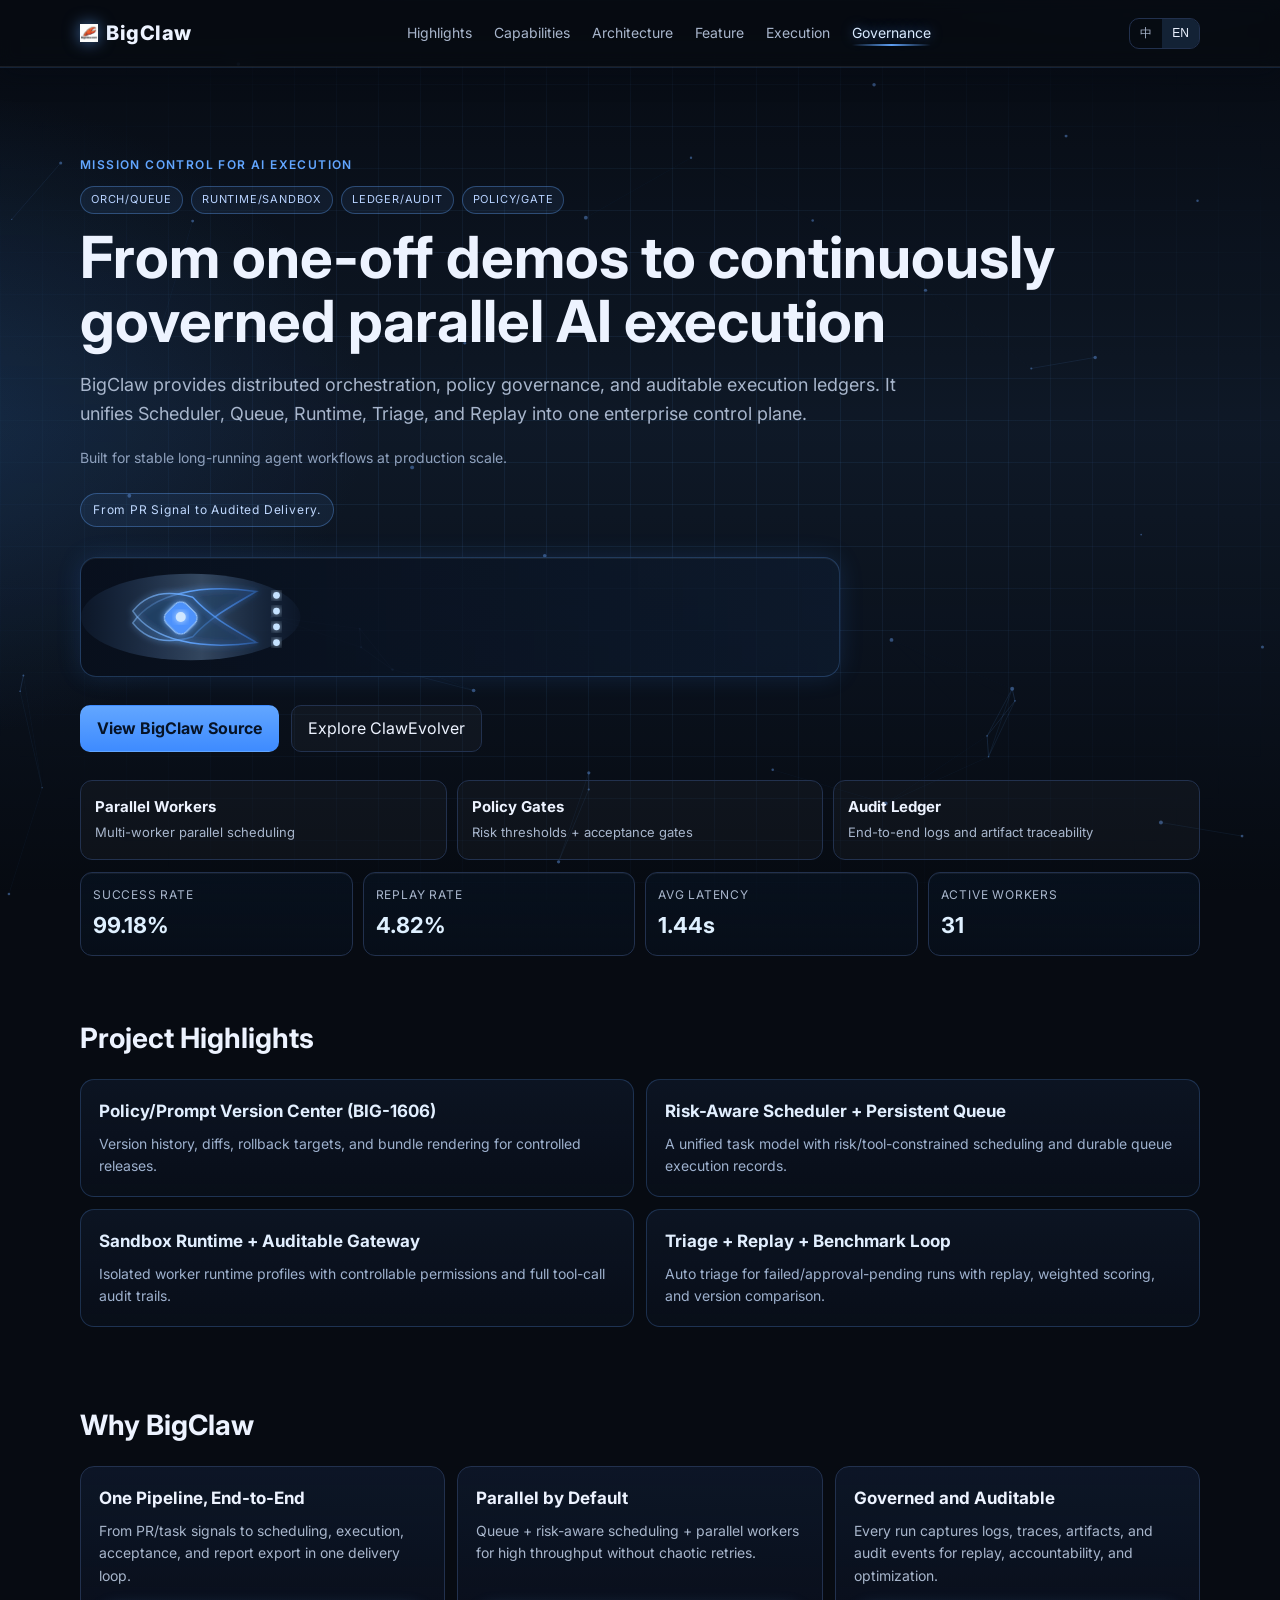
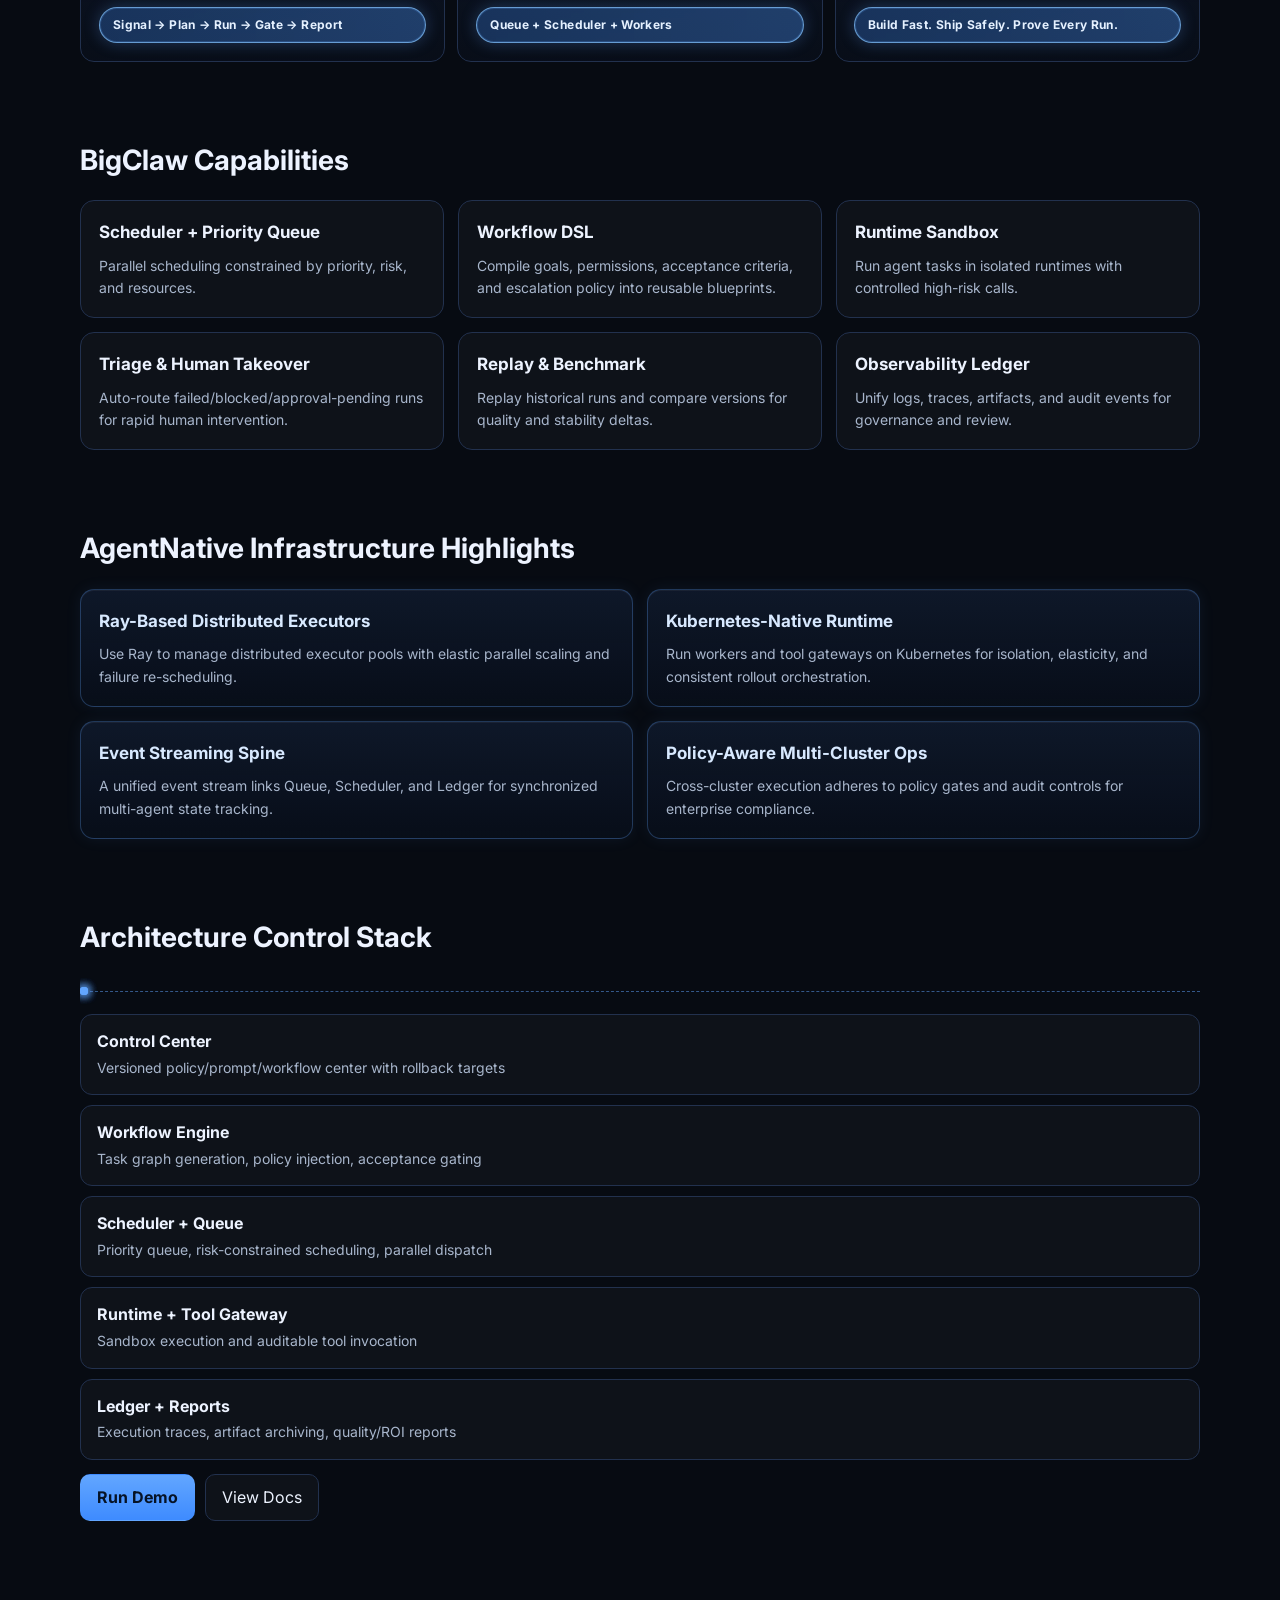
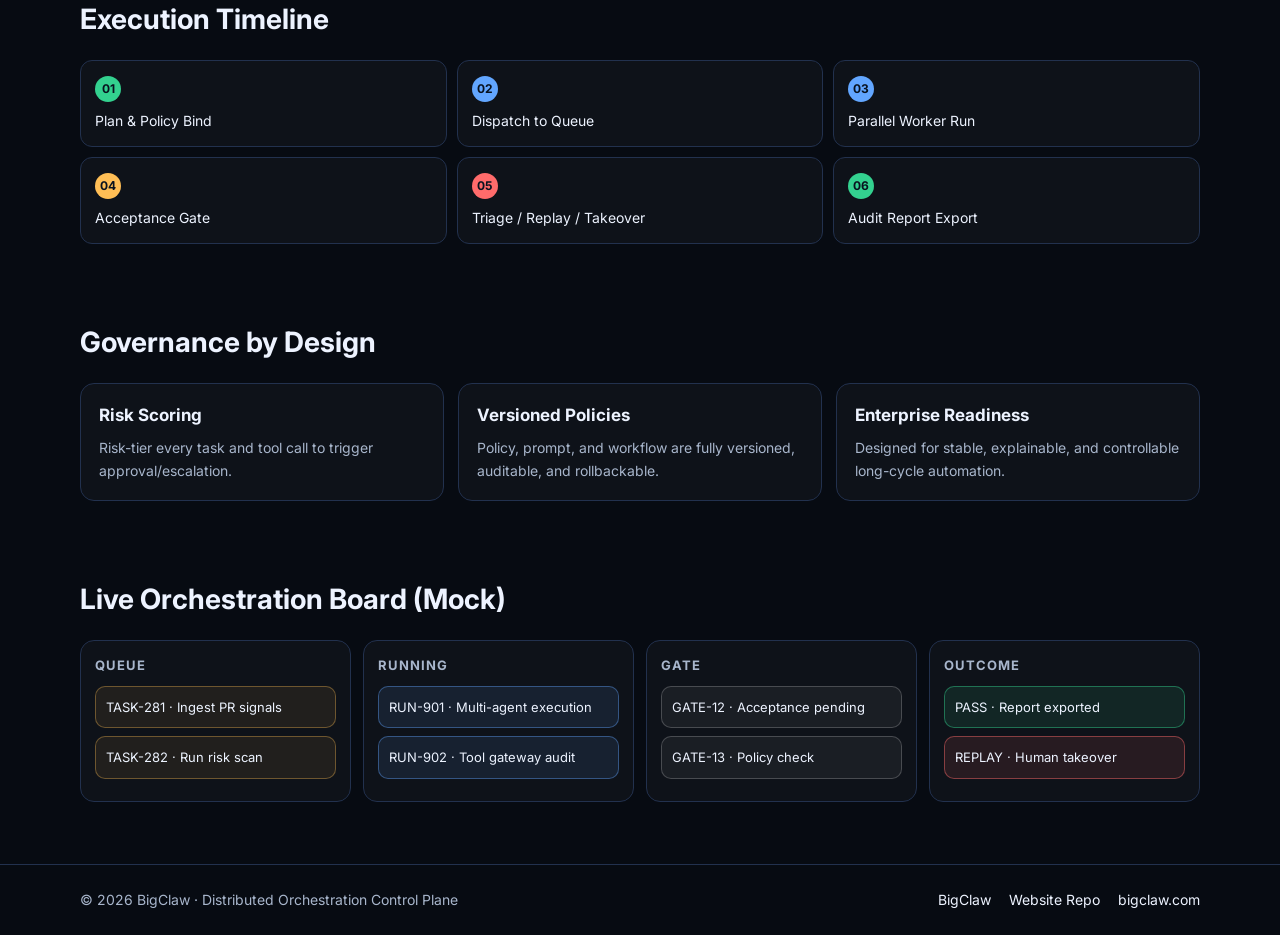
==== commit 790ab7f0: "feat: add project-highlights section and align messaging with BigClaw differentiators" ====
--- a/index.html
+++ b/index.html
@@ -27,6 +27,7 @@
       <div class="container topbar-inner">
         <div class="brand"><img class="brand-logo" src="/assets/logo.jpg" alt="BigClaw logo" /><span>BigClaw</span></div>
         <nav>
+          <a href="#highlights" data-i18n="navHighlights">Highlights</a>
           <a href="#capabilities" data-i18n="navCapabilities">Capabilities</a>
           <a href="#architecture" data-i18n="navArchitecture">Architecture</a>
           <a href="#feature" data-i18n="navFeature">Feature</a>
@@ -121,6 +122,28 @@
           <div class="kpi"><span data-i18n="kpi2">Replay Rate</span><strong id="kpi-replay">4.8%</strong></div>
           <div class="kpi"><span data-i18n="kpi3">Avg Latency</span><strong id="kpi-latency">1.42s</strong></div>
           <div class="kpi"><span data-i18n="kpi4">Active Workers</span><strong id="kpi-workers">32</strong></div>
+        </div>
+      </section>
+
+      <section id="highlights" class="container section highlights-section">
+        <h2 data-i18n="hlTitle">Project Highlights</h2>
+        <div class="highlights-grid">
+          <article class="card highlight-card">
+            <h3 data-i18n="hl1h">Policy/Prompt Version Center (BIG-1606)</h3>
+            <p data-i18n="hl1p">Version history, diffs, rollback targets, and bundle rendering for controlled release operations.</p>
+          </article>
+          <article class="card highlight-card">
+            <h3 data-i18n="hl2h">Risk-Aware Scheduler + Persistent Queue</h3>
+            <p data-i18n="hl2p">Unified task model with risk/tool-based scheduling and durable priority queue execution records.</p>
+          </article>
+          <article class="card highlight-card">
+            <h3 data-i18n="hl3h">Sandbox Runtime + Auditable Gateway</h3>
+            <p data-i18n="hl3p">Isolated worker runtime profiles with full tool-call audit trails and controllable permissions.</p>
+          </article>
+          <article class="card highlight-card">
+            <h3 data-i18n="hl4h">Triage + Replay + Benchmark Loop</h3>
+            <p data-i18n="hl4p">Auto triage for failures/approvals, replay runner, weighted scoring, and version-to-version quality comparison.</p>
+          </article>
         </div>
       </section>
 
@@ -345,7 +368,7 @@
 
       const i18n = {
         zh: {
-          navCapabilities: '能力', navArchitecture: '架构', navFeature: '特性', navExecution: '执行', navGovernance: '治理',
+          navHighlights: '亮点', navCapabilities: '能力', navArchitecture: '架构', navFeature: '特性', navExecution: '执行', navGovernance: '治理',
           tag: 'Mission Control for AI Execution',
           sig1: '编排/队列', sig2: '运行时/沙箱', sig3: '账本/审计', sig4: '策略/门禁',
           kpi1: '成功率', kpi2: '回放率', kpi3: '平均延迟', kpi4: '活跃执行器',
@@ -354,6 +377,11 @@
           heroSubEn: 'BigClaw 是面向企业级并行执行的可编排控制平面。',
           brandSlogan: '从 PR 信号到可审计交付。',
           btnSource: '查看 BigClaw 源码', btnRef: '了解 ClawEvolver',
+          hlTitle: '项目亮点',
+          hl1h: '策略/Prompt 版本中心（BIG-1606）', hl1p: '提供版本历史、差异对比、回滚目标与 bundle 渲染，确保发布可控。',
+          hl2h: '风险调度 + 持久化队列', hl2p: '统一任务模型结合风险/工具约束调度，并记录完整优先级队列执行轨迹。',
+          hl3h: '沙箱运行时 + 可审计网关', hl3p: '隔离 Worker 执行与工具调用权限，保留全量审计轨迹。',
+          hl4h: '分诊 + 回放 + 评测闭环', hl4p: '自动处理失败/待审批任务，支持回放、加权评分与版本效果对比。',
           brandTitle: '为什么是 BigClaw',
           brandVh: '一条链路，端到端闭环', brandVp: '从 PR/任务信号进入，到调度、执行、验收、报告导出，形成闭环交付链路。', brandVtag: 'Signal → Plan → Run → Gate → Report',
           brandIh: '默认并行，高吞吐执行', brandIp: '队列 + 风险调度 + 并行 Worker，保证高吞吐执行，同时避免无序重试。', brandItag: 'Queue + Scheduler + Workers',
@@ -390,7 +418,7 @@
           footer: '© 2026 BigClaw · 分布式编排控制平面'
         },
         en: {
-          navCapabilities: 'Capabilities', navArchitecture: 'Architecture', navFeature: 'Feature', navExecution: 'Execution', navGovernance: 'Governance',
+          navHighlights: 'Highlights', navCapabilities: 'Capabilities', navArchitecture: 'Architecture', navFeature: 'Feature', navExecution: 'Execution', navGovernance: 'Governance',
           tag: 'Mission Control for AI Execution',
           sig1: 'ORCH/QUEUE', sig2: 'RUNTIME/SANDBOX', sig3: 'LEDGER/AUDIT', sig4: 'POLICY/GATE',
           kpi1: 'Success Rate', kpi2: 'Replay Rate', kpi3: 'Avg Latency', kpi4: 'Active Workers',
@@ -399,6 +427,11 @@
           heroSubEn: 'Built for stable long-running agent workflows at production scale.',
           brandSlogan: 'From PR Signal to Audited Delivery.',
           btnSource: 'View BigClaw Source', btnRef: 'Explore ClawEvolver',
+          hlTitle: 'Project Highlights',
+          hl1h: 'Policy/Prompt Version Center (BIG-1606)', hl1p: 'Version history, diffs, rollback targets, and bundle rendering for controlled releases.',
+          hl2h: 'Risk-Aware Scheduler + Persistent Queue', hl2p: 'A unified task model with risk/tool-constrained scheduling and durable queue execution records.',
+          hl3h: 'Sandbox Runtime + Auditable Gateway', hl3p: 'Isolated worker runtime profiles with controllable permissions and full tool-call audit trails.',
+          hl4h: 'Triage + Replay + Benchmark Loop', hl4p: 'Auto triage for failed/approval-pending runs with replay, weighted scoring, and version comparison.',
           brandTitle: 'Why BigClaw',
           brandVh: 'One Pipeline, End-to-End', brandVp: 'From PR/task signals to scheduling, execution, acceptance, and report export in one delivery loop.', brandVtag: 'Signal → Plan → Run → Gate → Report',
           brandIh: 'Parallel by Default', brandIp: 'Queue + risk-aware scheduling + parallel workers for high throughput without chaotic retries.', brandItag: 'Queue + Scheduler + Workers',
@@ -460,6 +493,7 @@
 
         const byId = new Map(navLinks.map((a) => [a.getAttribute('href').slice(1), a]));
         const sectionBoost = {
+          highlights: 0.88,
           capabilities: 0.95,
           feature: 1.05,
           architecture: 1.2,
--- a/styles.css
+++ b/styles.css
@@ -369,6 +369,27 @@
   color: #d8e9ff;
 }
 
+.highlights-section { padding-top: 8px; }
+.highlights-grid {
+  display: grid;
+  grid-template-columns: repeat(2, minmax(0, 1fr));
+  gap: 12px;
+}
+.highlight-card {
+  border-color: rgba(98,166,255,.22);
+  background: linear-gradient(180deg, rgba(13,22,38,.82), rgba(10,16,28,.72));
+}
+.highlight-card h3 {
+  margin-bottom: 8px;
+  font-size: 17px;
+  color: #e2efff;
+}
+.highlight-card p {
+  margin: 0;
+  color: #9eb1ce;
+  font-size: 14px;
+}
+
 .brand-grid {
   display: grid;
   grid-template-columns: repeat(3, minmax(0, 1fr));
@@ -554,13 +575,14 @@
   .hero-metrics { grid-template-columns: 1fr; }
   .kpi-strip { grid-template-columns: repeat(2, minmax(0, 1fr)); }
   .board-grid { grid-template-columns: repeat(2, minmax(0, 1fr)); }
+  .highlights-grid { grid-template-columns: 1fr; }
   .brand-grid { grid-template-columns: 1fr; }
   .claw-scene { height: 106px; }
 }
 
 @media (max-width: 740px) {
   nav { display: none; }
-  .grid, .grid.six, .execution .timeline, .board-grid, .kpi-strip, .brand-grid { grid-template-columns: 1fr; }
+  .grid, .grid.six, .execution .timeline, .board-grid, .kpi-strip, .highlights-grid, .brand-grid { grid-template-columns: 1fr; }
   .claw-scene { height: 96px; }
   .footer-inner { flex-direction: column; align-items: flex-start; padding: 14px 0; }
   .links a { margin: 0 12px 0 0; }
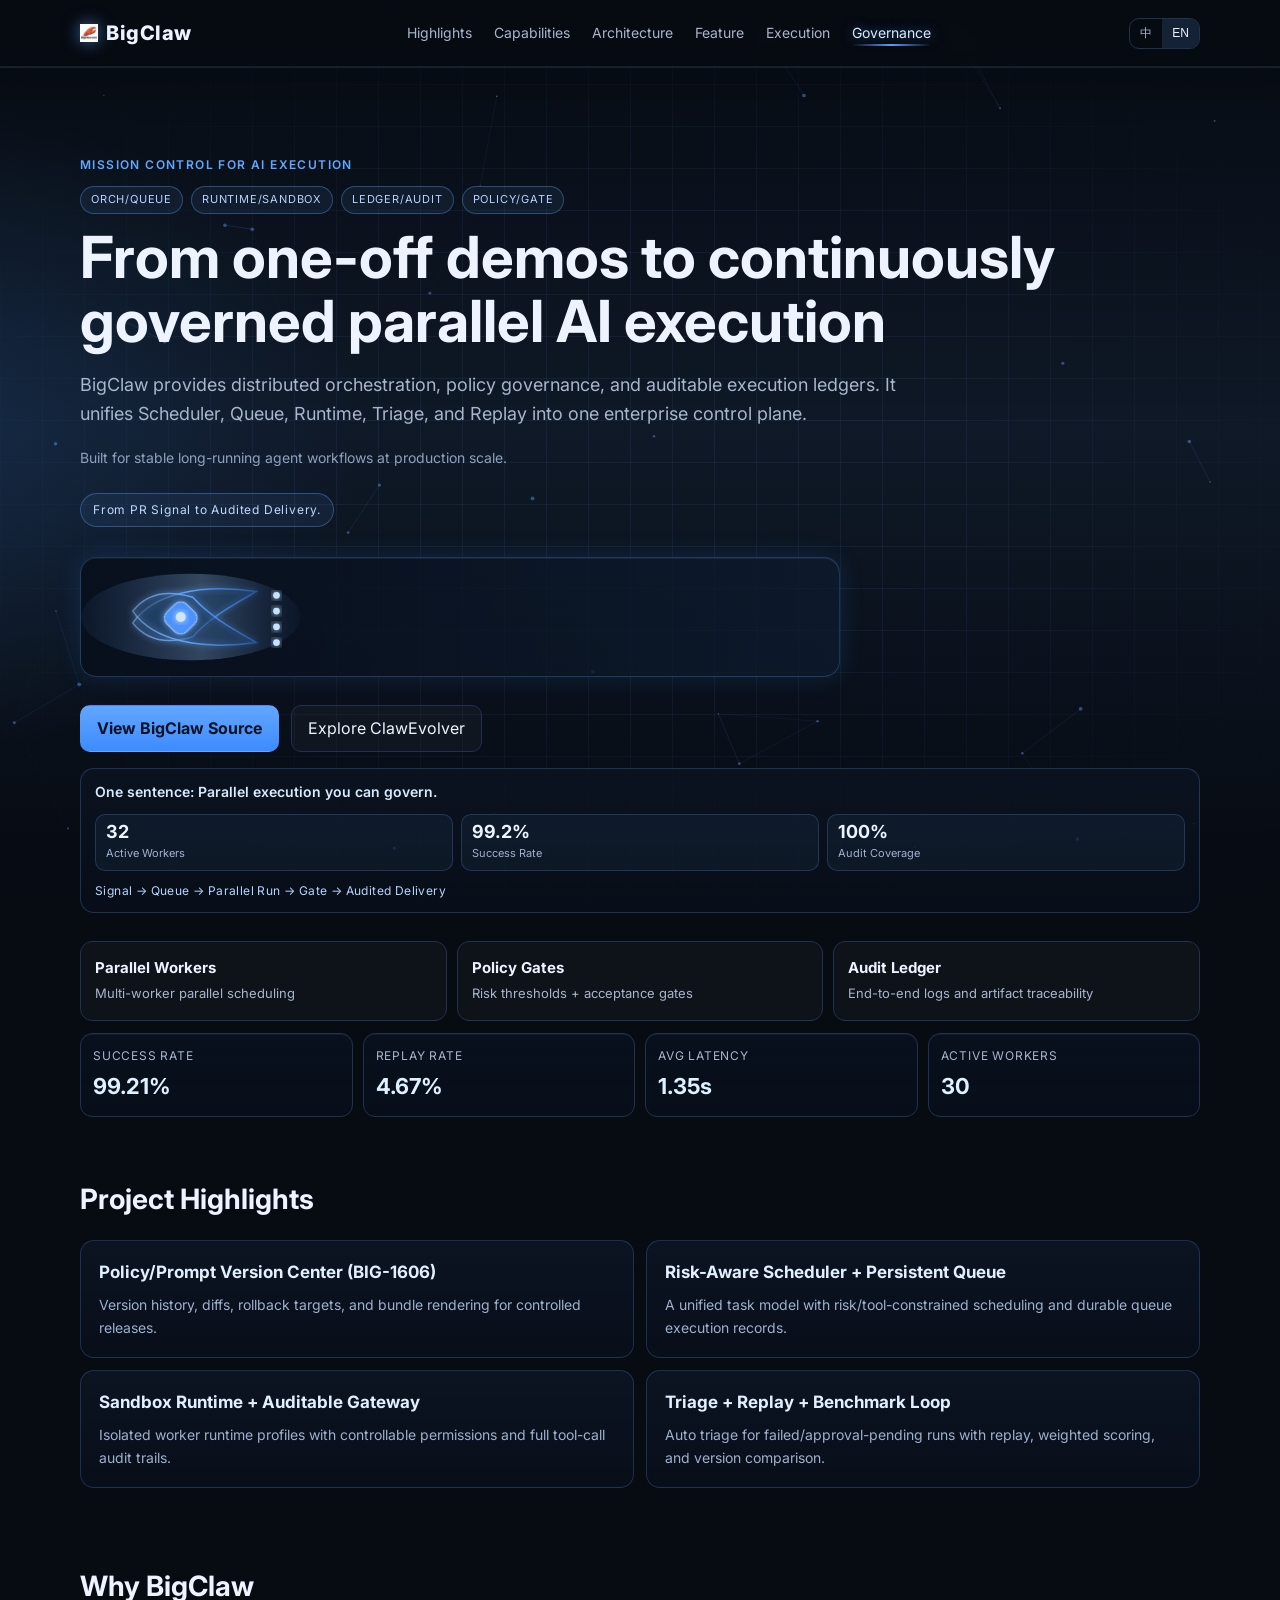
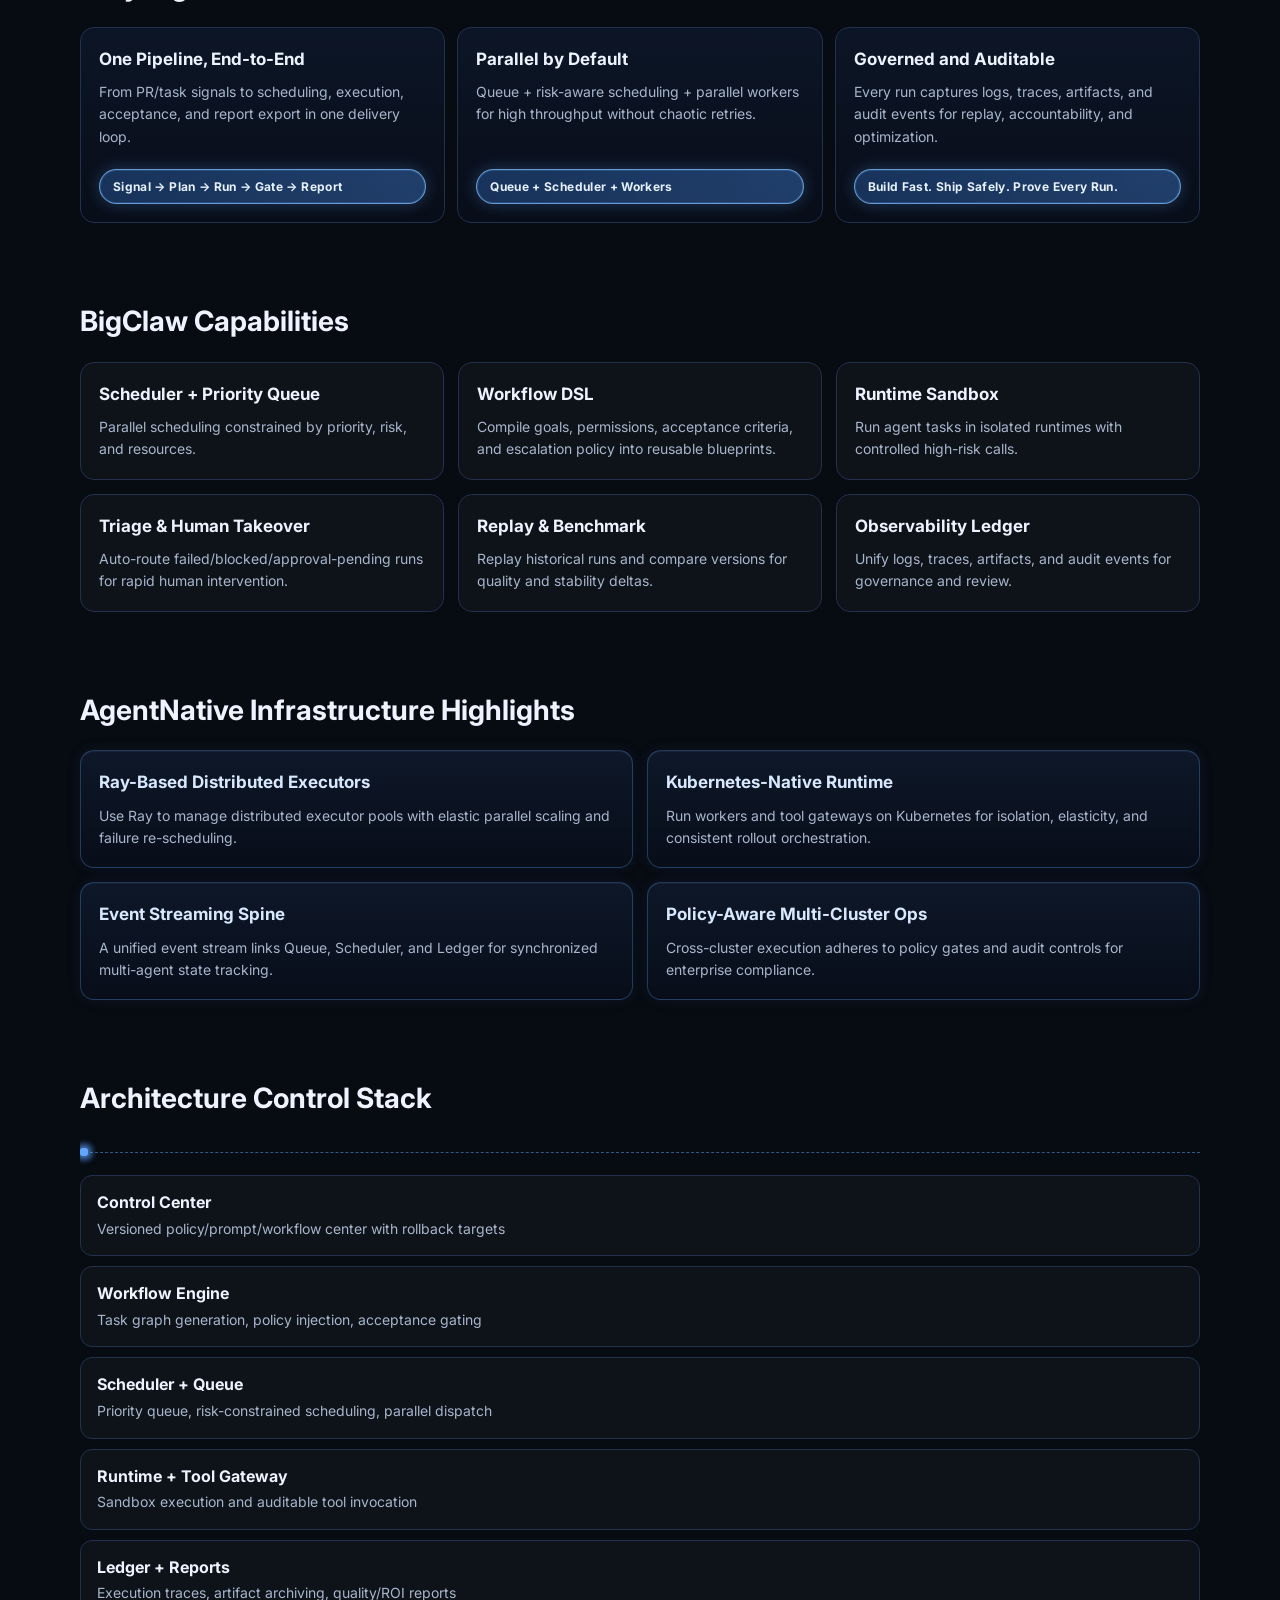
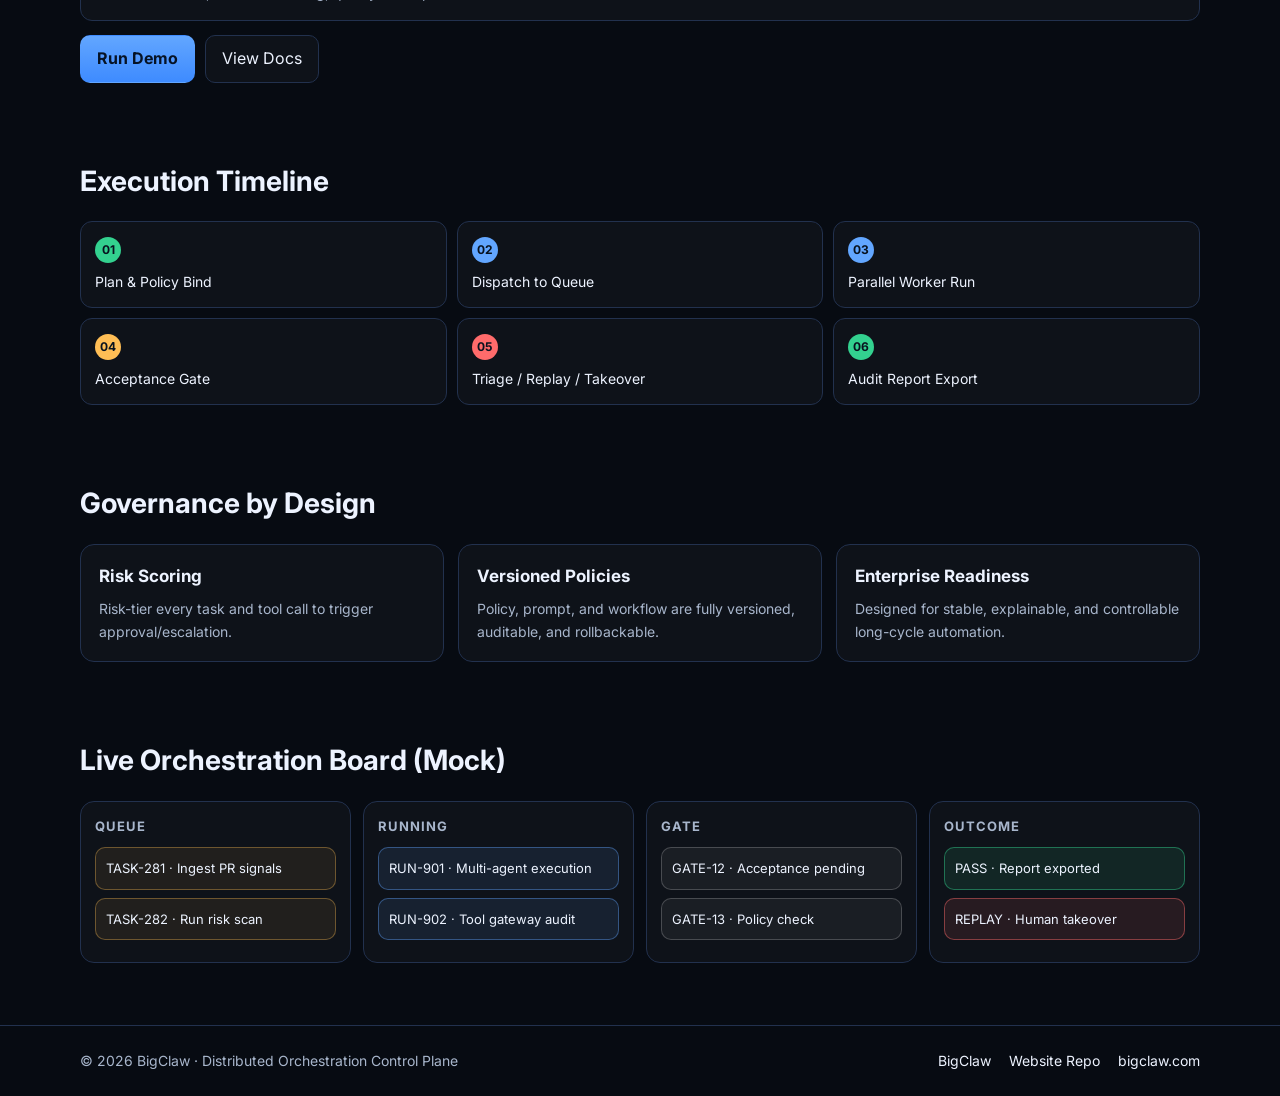
==== commit 9c890d84: "feat: add 3-second memory hero strip to sharpen BigClaw value recall" ====
--- a/index.html
+++ b/index.html
@@ -102,6 +102,16 @@
           <a class="btn" href="https://github.com/OpenAGIs/ClawEvolver" target="_blank" rel="noreferrer" data-i18n="btnRef">了解 ClawEvolver</a>
         </div>
 
+        <div class="memory-strip" aria-label="3-second memory">
+          <div class="memory-claim" data-i18n="memClaim">One sentence: Parallel execution you can govern.</div>
+          <div class="memory-kpis">
+            <span><strong data-i18n="memKpi1">32</strong><em data-i18n="memKpi1l">Active Workers</em></span>
+            <span><strong data-i18n="memKpi2">99.2%</strong><em data-i18n="memKpi2l">Success Rate</em></span>
+            <span><strong data-i18n="memKpi3">100%</strong><em data-i18n="memKpi3l">Audit Coverage</em></span>
+          </div>
+          <div class="memory-flow" data-i18n="memFlow">Signal → Queue → Parallel Run → Gate → Audited Delivery</div>
+        </div>
+
         <div class="hero-metrics">
           <div>
             <strong data-i18n="metricWorkers">Parallel Workers</strong>
@@ -377,6 +387,11 @@
           heroSubEn: 'BigClaw 是面向企业级并行执行的可编排控制平面。',
           brandSlogan: '从 PR 信号到可审计交付。',
           btnSource: '查看 BigClaw 源码', btnRef: '了解 ClawEvolver',
+          memClaim: '一句话记住：可治理的并行执行控制平面。',
+          memKpi1: '32', memKpi1l: '活跃执行器',
+          memKpi2: '99.2%', memKpi2l: '成功率',
+          memKpi3: '100%', memKpi3l: '审计覆盖',
+          memFlow: 'Signal → Queue → Parallel Run → Gate → Audited Delivery',
           hlTitle: '项目亮点',
           hl1h: '策略/Prompt 版本中心（BIG-1606）', hl1p: '提供版本历史、差异对比、回滚目标与 bundle 渲染，确保发布可控。',
           hl2h: '风险调度 + 持久化队列', hl2p: '统一任务模型结合风险/工具约束调度，并记录完整优先级队列执行轨迹。',
@@ -427,6 +442,11 @@
           heroSubEn: 'Built for stable long-running agent workflows at production scale.',
           brandSlogan: 'From PR Signal to Audited Delivery.',
           btnSource: 'View BigClaw Source', btnRef: 'Explore ClawEvolver',
+          memClaim: 'One sentence: Parallel execution you can govern.',
+          memKpi1: '32', memKpi1l: 'Active Workers',
+          memKpi2: '99.2%', memKpi2l: 'Success Rate',
+          memKpi3: '100%', memKpi3l: 'Audit Coverage',
+          memFlow: 'Signal → Queue → Parallel Run → Gate → Audited Delivery',
           hlTitle: 'Project Highlights',
           hl1h: 'Policy/Prompt Version Center (BIG-1606)', hl1p: 'Version history, diffs, rollback targets, and bundle rendering for controlled releases.',
           hl2h: 'Risk-Aware Scheduler + Persistent Queue', hl2p: 'A unified task model with risk/tool-constrained scheduling and durable queue execution records.',
--- a/styles.css
+++ b/styles.css
@@ -272,6 +272,49 @@
   gap: 12px;
   margin-top: 28px;
 }
+.memory-strip {
+  margin-top: 16px;
+  border: 1px solid rgba(98,166,255,.24);
+  border-radius: 14px;
+  padding: 12px 14px;
+  background: linear-gradient(180deg, rgba(12,20,34,.78), rgba(9,16,28,.66));
+}
+.memory-claim {
+  font-size: 14px;
+  color: #d9eaff;
+  font-weight: 600;
+}
+.memory-kpis {
+  margin-top: 10px;
+  display: grid;
+  grid-template-columns: repeat(3, minmax(0, 1fr));
+  gap: 8px;
+}
+.memory-kpis span {
+  border: 1px solid rgba(98,166,255,.22);
+  border-radius: 10px;
+  padding: 8px 10px;
+  background: rgba(98,166,255,.06);
+}
+.memory-kpis strong {
+  display: block;
+  font-size: 18px;
+  line-height: 1;
+  color: #ecf4ff;
+}
+.memory-kpis em {
+  margin-top: 4px;
+  display: block;
+  font-style: normal;
+  color: #9fb2cf;
+  font-size: 11px;
+}
+.memory-flow {
+  margin-top: 10px;
+  font-size: 12px;
+  color: #b8d3ff;
+  letter-spacing: .4px;
+}
 .btn {
   display: inline-flex;
   align-items: center;
@@ -583,6 +626,7 @@
 @media (max-width: 740px) {
   nav { display: none; }
   .grid, .grid.six, .execution .timeline, .board-grid, .kpi-strip, .highlights-grid, .brand-grid { grid-template-columns: 1fr; }
+  .memory-kpis { grid-template-columns: 1fr; }
   .claw-scene { height: 96px; }
   .footer-inner { flex-direction: column; align-items: flex-start; padding: 14px 0; }
   .links a { margin: 0 12px 0 0; }
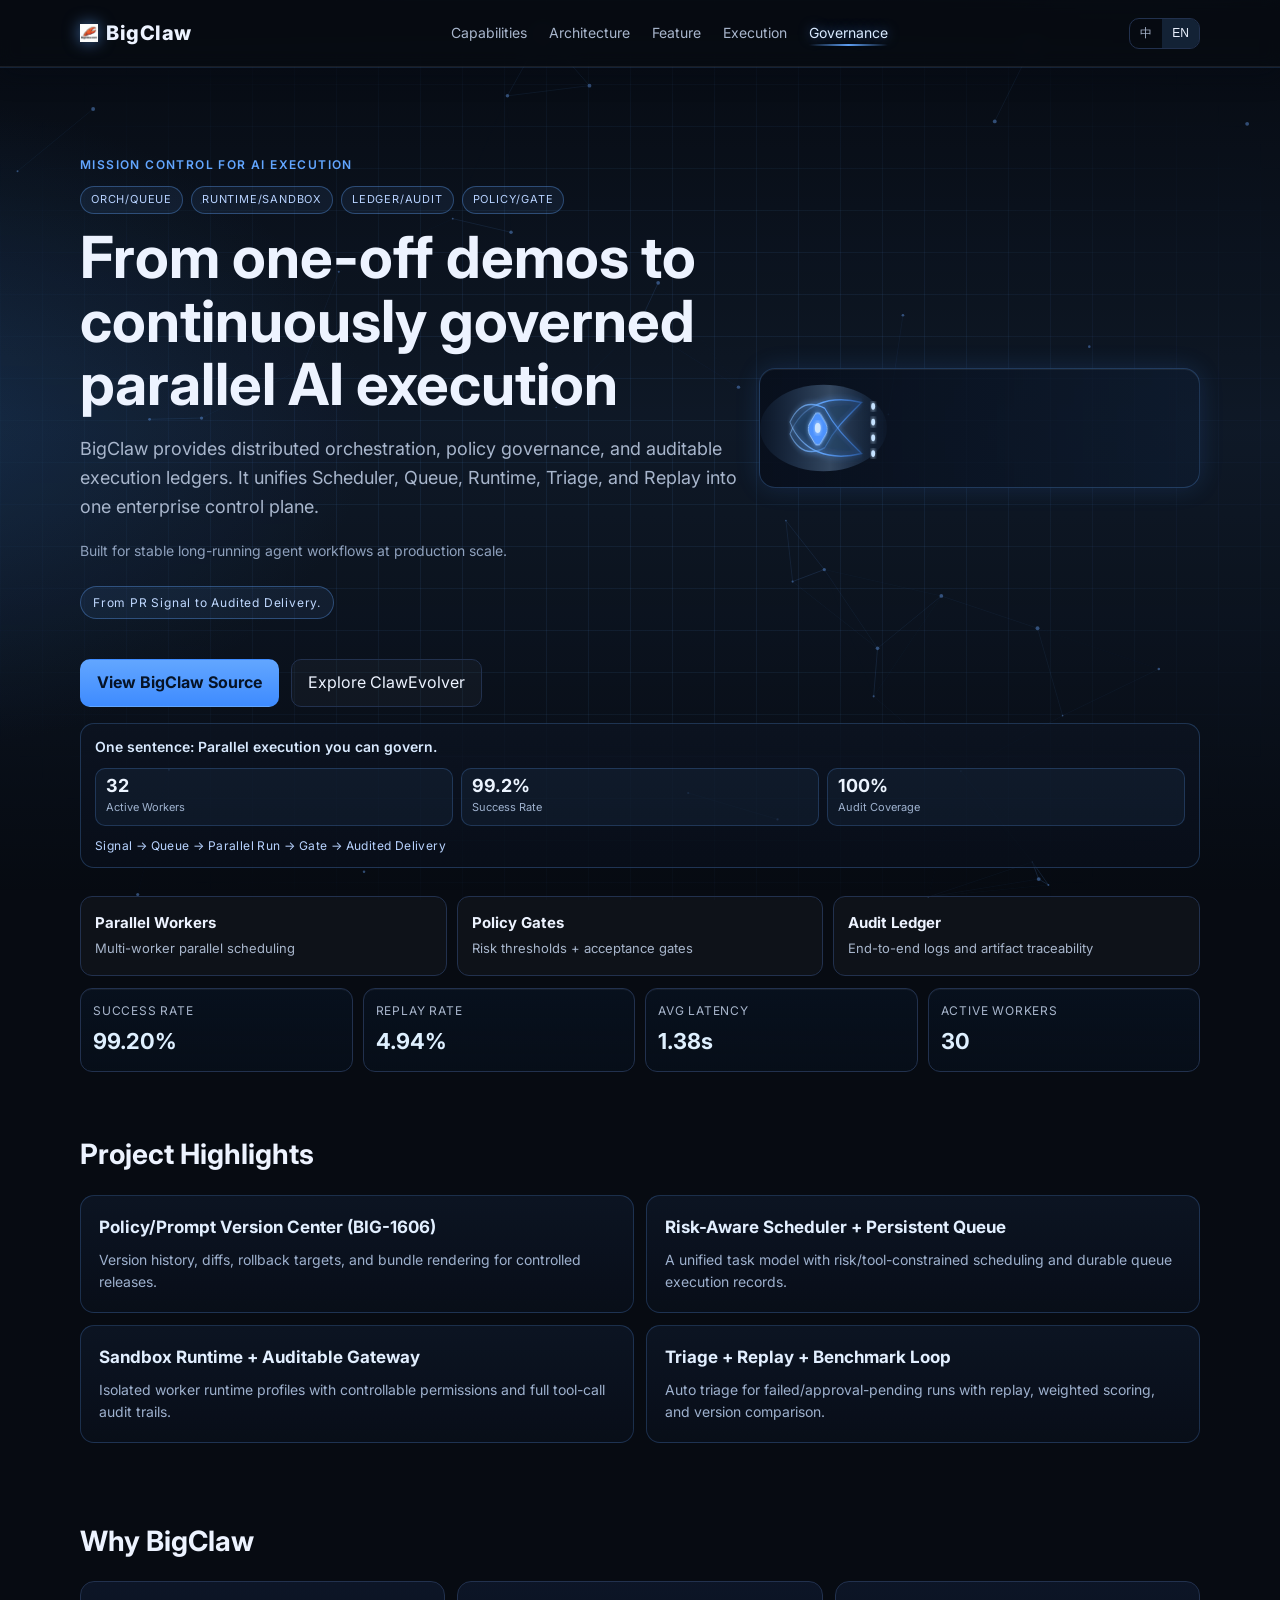
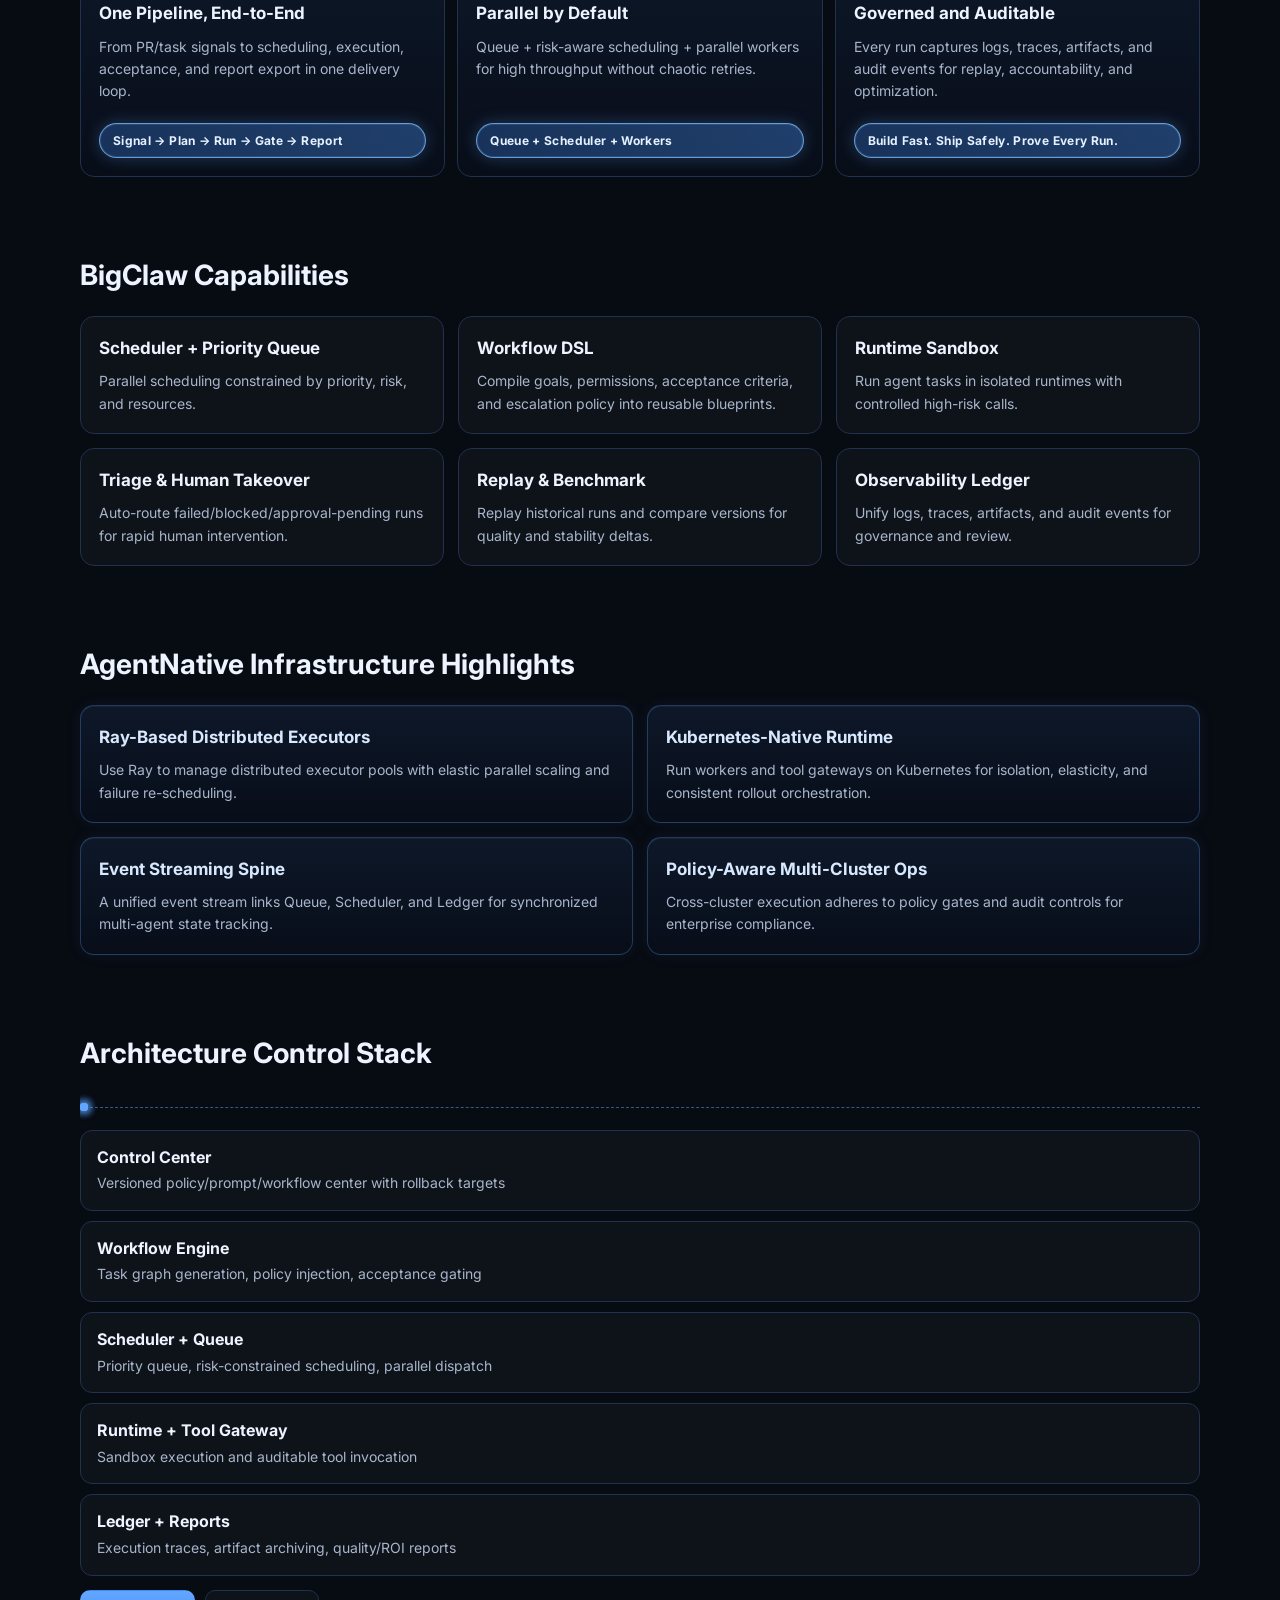
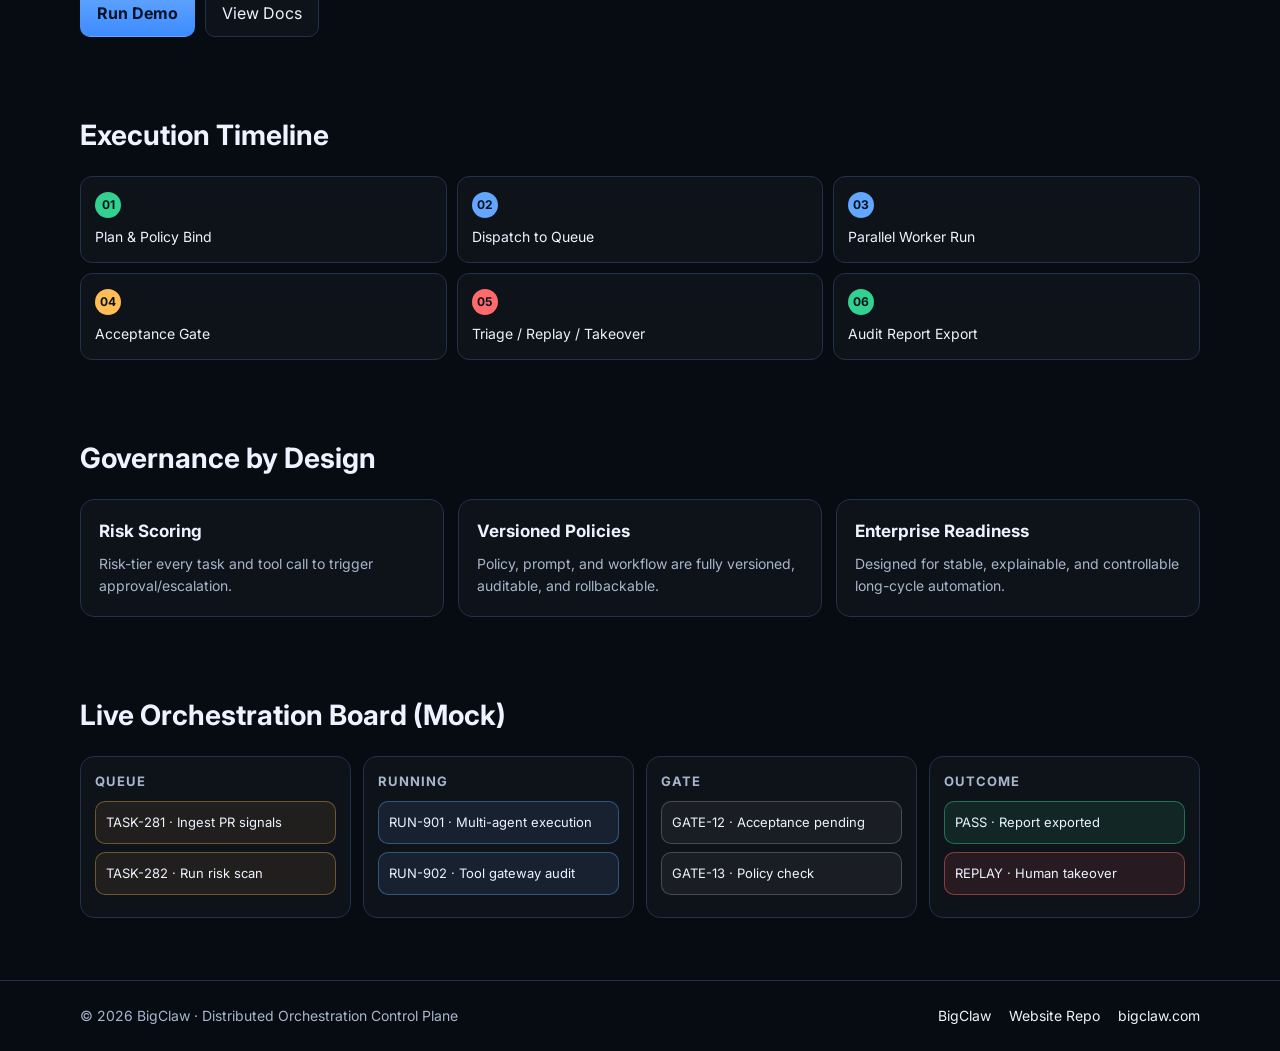
==== commit 52198de9: "refactor: remove Highlights nav and flatten hero title with animation layout" ====
--- a/index.html
+++ b/index.html
@@ -27,7 +27,6 @@
       <div class="container topbar-inner">
         <div class="brand"><img class="brand-logo" src="/assets/logo.jpg" alt="BigClaw logo" /><span>BigClaw</span></div>
         <nav>
-          <a href="#highlights" data-i18n="navHighlights">Highlights</a>
           <a href="#capabilities" data-i18n="navCapabilities">Capabilities</a>
           <a href="#architecture" data-i18n="navArchitecture">Architecture</a>
           <a href="#feature" data-i18n="navFeature">Feature</a>
@@ -47,16 +46,19 @@
         <div class="signal-row" aria-hidden="true">
           <span data-i18n="sig1">ORCH/QUEUE</span><span data-i18n="sig2">RUNTIME/SANDBOX</span><span data-i18n="sig3">LEDGER/AUDIT</span><span data-i18n="sig4">POLICY/GATE</span>
         </div>
-        <h1 data-i18n="heroTitle">让 AI 执行从“会跑一次”变成“长期可控并行运行”</h1>
-        <p class="subtitle" data-i18n="heroSubtitle">
-          BigClaw 提供分布式任务编排、策略治理与可审计执行账本。将 Scheduler、Queue、Runtime、Triage、Replay 连接成统一控制平面，支撑企业级 Agent 工作流持续稳定交付。
-        </p>
-        <p class="subtitle en" data-i18n="heroSubEn">
-          BigClaw is a distributed orchestration control plane for reliable, auditable, parallel AI execution.
-        </p>
-        <p class="brand-slogan" data-i18n="brandSlogan">From PR Signal to Audited Delivery.</p>
-
-        <div class="claw-scene" aria-hidden="true">
+        <div class="hero-flat">
+          <div class="hero-copy">
+            <h1 data-i18n="heroTitle">让 AI 执行从“会跑一次”变成“长期可控并行运行”</h1>
+            <p class="subtitle" data-i18n="heroSubtitle">
+              BigClaw 提供分布式任务编排、策略治理与可审计执行账本。将 Scheduler、Queue、Runtime、Triage、Replay 连接成统一控制平面，支撑企业级 Agent 工作流持续稳定交付。
+            </p>
+            <p class="subtitle en" data-i18n="heroSubEn">
+              BigClaw is a distributed orchestration control plane for reliable, auditable, parallel AI execution.
+            </p>
+            <p class="brand-slogan" data-i18n="brandSlogan">From PR Signal to Audited Delivery.</p>
+          </div>
+
+          <div class="claw-scene" aria-hidden="true">
           <svg class="claw-svg" viewBox="0 0 760 120" preserveAspectRatio="none">
             <defs>
               <linearGradient id="clawStroke" x1="0" y1="0" x2="1" y2="0">
@@ -95,6 +97,7 @@
               <circle class="runner r4" cx="196" cy="86" r="3.4"/>
             </g>
           </svg>
+          </div>
         </div>
 
         <div class="hero-actions">
--- a/styles.css
+++ b/styles.css
@@ -158,6 +158,13 @@
   0%,100% { box-shadow: 0 0 0 rgba(98,166,255,0); opacity: .75; }
   50% { box-shadow: 0 0 14px rgba(98,166,255,.35); opacity: 1; }
 }
+.hero-flat {
+  display: grid;
+  grid-template-columns: 1.2fr .8fr;
+  gap: 18px;
+  align-items: center;
+}
+.hero-copy { min-width: 0; }
 .hero h1 {
   margin: 0;
   font-size: clamp(34px, 5.2vw, 58px);
@@ -188,7 +195,7 @@
 }
 
 .claw-scene {
-  margin-top: 18px;
+  margin-top: 0;
   width: min(760px, 100%);
   height: 120px;
   border: 1px solid rgba(98,166,255,.25);
@@ -612,6 +619,8 @@
 }
 
 @media (max-width: 940px) {
+  .hero-flat { grid-template-columns: 1fr; }
+  .claw-scene { margin-top: 8px; }
   .grid.six { grid-template-columns: repeat(2, minmax(0, 1fr)); }
   .execution .timeline { grid-template-columns: repeat(2, minmax(0, 1fr)); }
   .governance { grid-template-columns: 1fr; }
